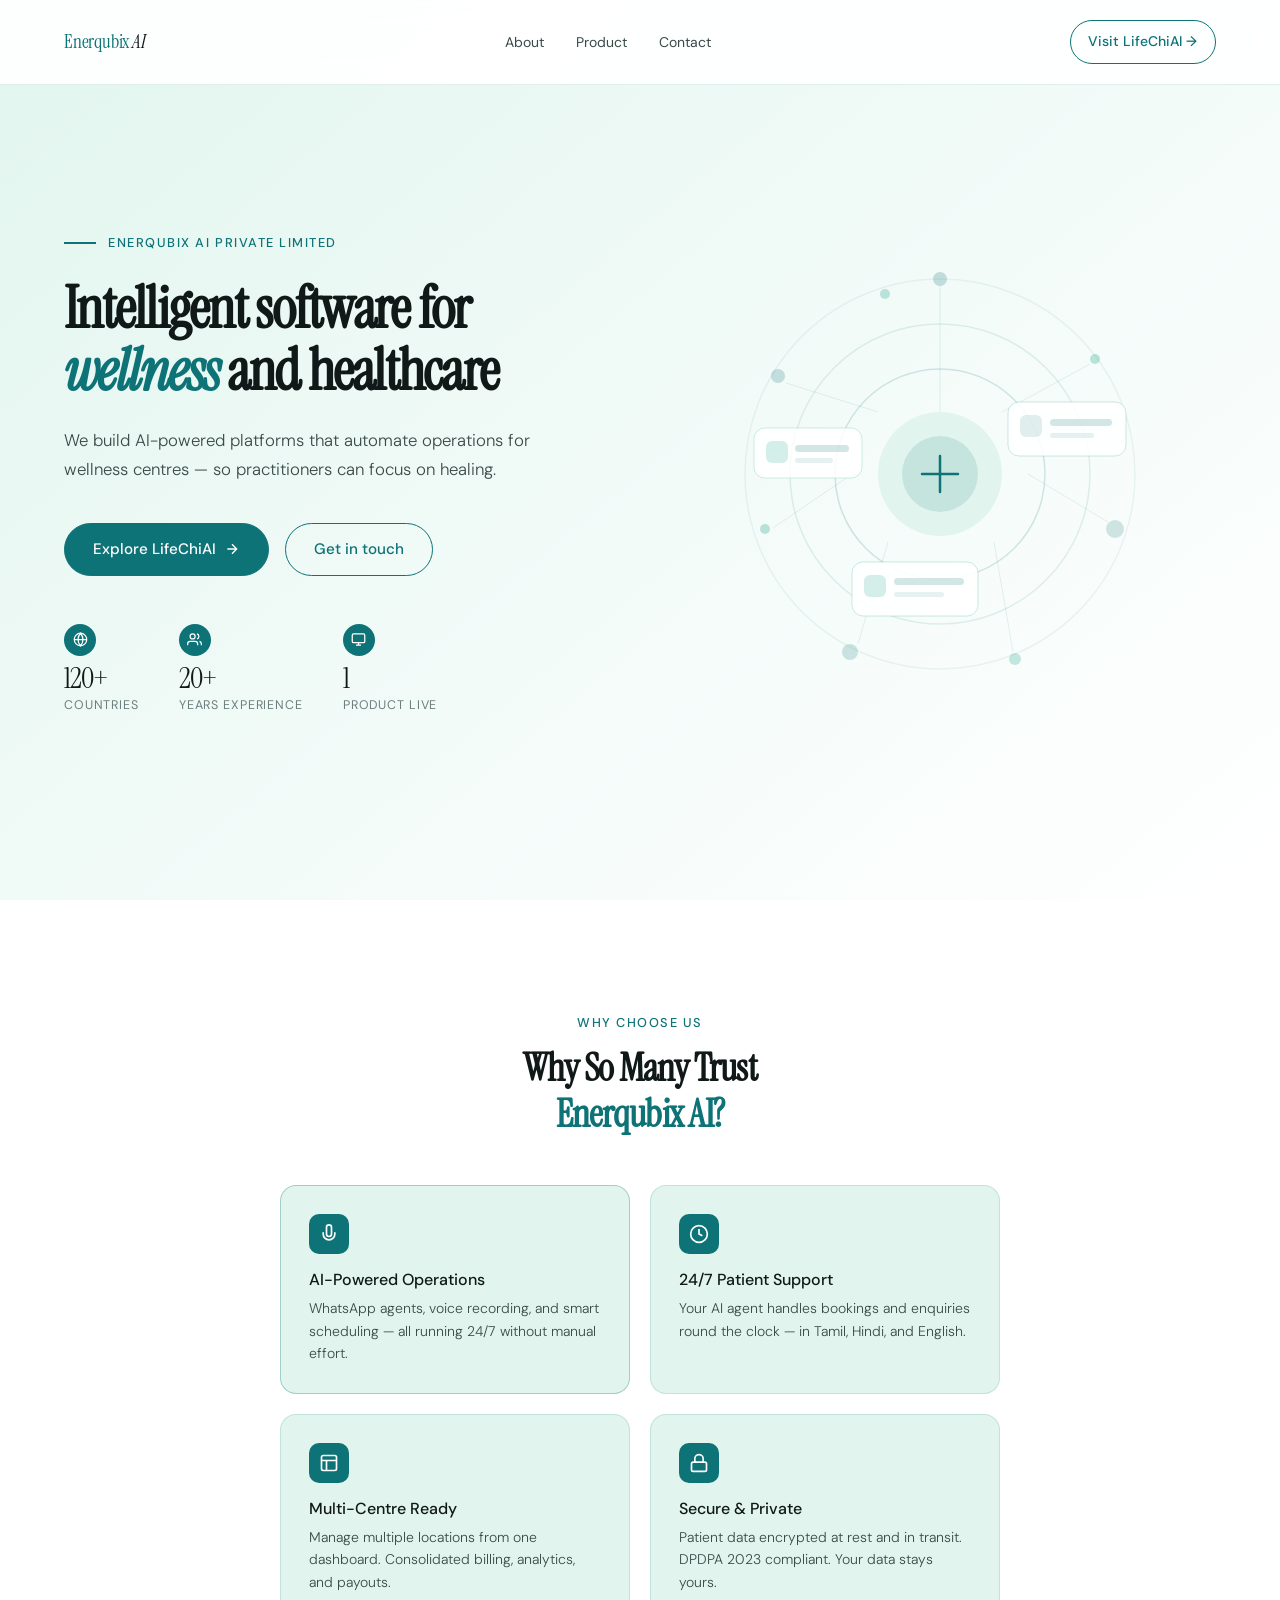
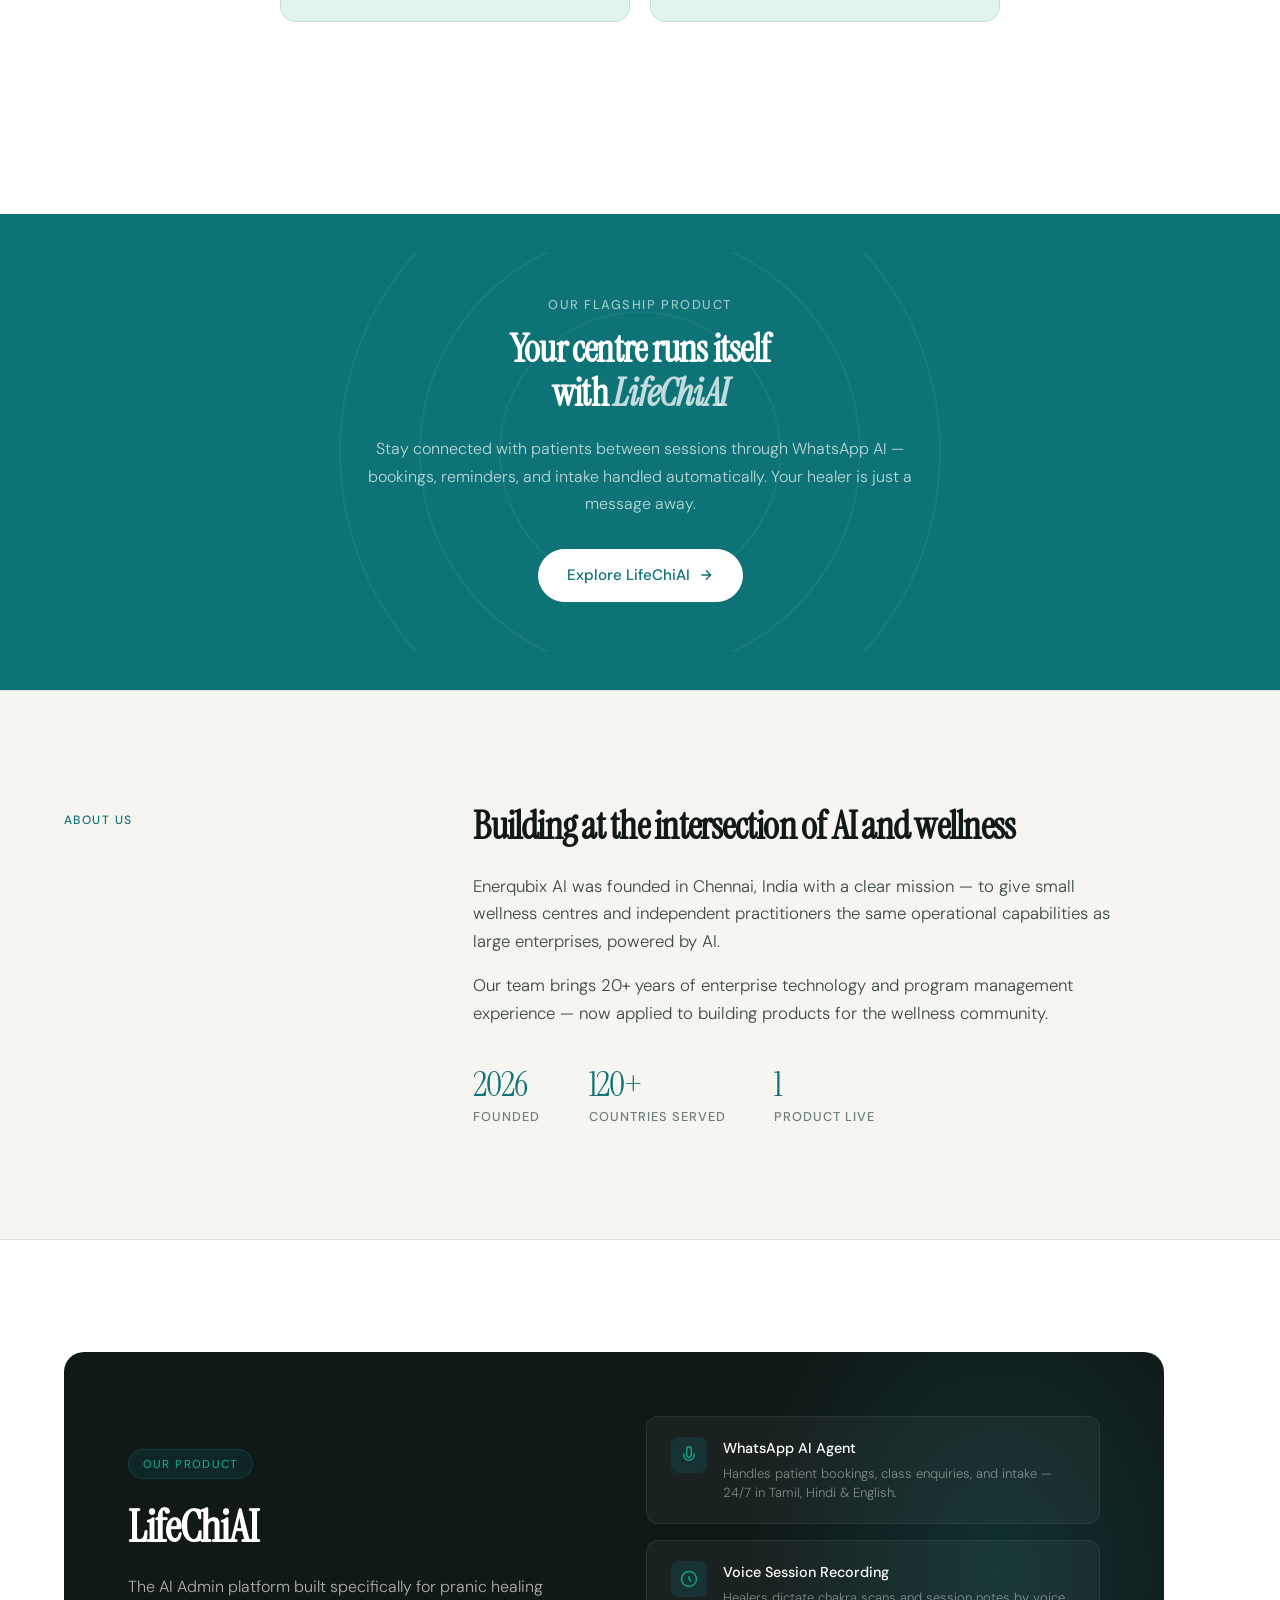
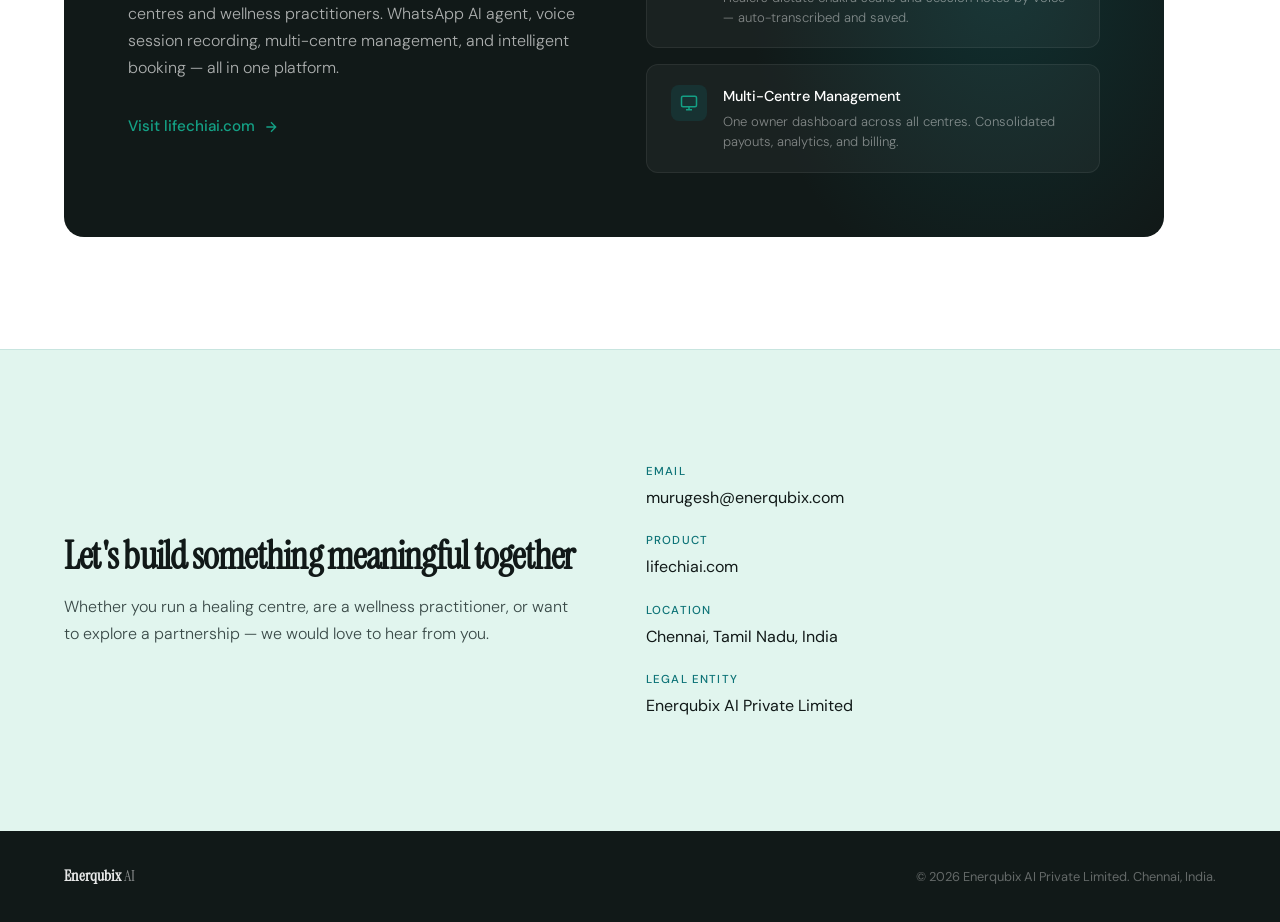
==== index.html @ 5344f383 "style: redesign with two-column hero, trust grid, and teal wave section - Two-column hero with gradi" ====
<!DOCTYPE html>
<html lang="en">
<head>
<meta charset="UTF-8">
<meta name="viewport" content="width=device-width, initial-scale=1.0">
<title>Enerqubix AI — Building Intelligent Software for Wellness</title>
<meta name="description" content="Enerqubix AI Private Limited — Building intelligent software for wellness and healthcare. Creator of LifeChiAI.">
<link rel="preconnect" href="https://fonts.googleapis.com">
<link href="https://fonts.googleapis.com/css2?family=Instrument+Serif:ital@0;1&family=DM+Sans:wght@300;400;500&display=swap" rel="stylesheet">
<style>
  *, *::before, *::after { box-sizing: border-box; margin: 0; padding: 0; }

  :root {
    --teal:       #0D7377;
    --teal-light: #14A085;
    --teal-pale:  #E1F5EE;
    --ink:        #111918;
    --ink-mid:    #3A4A48;
    --ink-light:  #6B7F7D;
    --cream:      #F7F5F0;
    --white:      #FFFFFF;
    --rule:       rgba(13,115,119,0.12);
  }

  html { scroll-behavior: smooth; }

  body {
    font-family: 'DM Sans', sans-serif;
    font-size: 16px;
    line-height: 1.65;
    color: var(--ink);
    background: var(--white);
    -webkit-font-smoothing: antialiased;
  }

  /* ── NAV ── */
  nav {
    position: fixed;
    top: 0; left: 0; right: 0;
    z-index: 100;
    display: flex;
    align-items: center;
    justify-content: space-between;
    padding: 1.25rem 5vw;
    background: rgba(255,255,255,0.92);
    backdrop-filter: blur(12px);
    border-bottom: 1px solid var(--rule);
  }

  .nav-logo {
    font-family: 'Instrument Serif', serif;
    font-size: 1.2rem;
    color: var(--teal);
    text-decoration: none;
    letter-spacing: -0.01em;
  }
  .nav-logo span { color: var(--ink); font-style: italic; }

  .nav-links {
    display: flex;
    align-items: center;
    gap: 2rem;
    list-style: none;
  }
  .nav-links a {
    font-size: 0.875rem;
    font-weight: 400;
    color: var(--ink-mid);
    text-decoration: none;
    transition: color 0.2s;
  }
  .nav-links a:hover { color: var(--teal); }

  .nav-cta {
    font-size: 0.875rem;
    font-weight: 500;
    color: var(--teal);
    text-decoration: none;
    border: 1.5px solid var(--teal);
    padding: 0.45rem 1.1rem;
    border-radius: 100px;
    transition: all 0.2s;
    min-height: 44px;
    display: inline-flex;
    align-items: center;
  }
  .nav-cta:hover { background: var(--teal); color: var(--white); }

  /* ── HERO ── */
  .hero {
    min-height: 100vh;
    display: grid;
    grid-template-columns: 1fr 1fr;
    align-items: center;
    gap: 3rem;
    padding: 8rem 5vw 5rem;
    background: linear-gradient(140deg, var(--teal-pale) 0%, #f0faf7 45%, var(--white) 100%);
    position: relative;
    overflow: hidden;
  }

  .hero-content {
    display: flex;
    flex-direction: column;
  }

  .hero-eyebrow {
    font-size: 0.8rem;
    font-weight: 500;
    letter-spacing: 0.12em;
    text-transform: uppercase;
    color: var(--teal);
    margin-bottom: 1.5rem;
    display: flex;
    align-items: center;
    gap: 0.75rem;
  }
  .hero-eyebrow::before {
    content: '';
    display: block;
    width: 2rem;
    height: 1.5px;
    background: var(--teal);
  }

  .hero h1 {
    font-family: 'Instrument Serif', serif;
    font-size: clamp(2.4rem, 4.5vw, 4.2rem);
    line-height: 1.08;
    letter-spacing: -0.03em;
    color: var(--ink);
    margin-bottom: 1.5rem;
  }
  .hero h1 em { font-style: italic; color: var(--teal); }

  .hero-sub {
    font-size: 1.05rem;
    font-weight: 300;
    color: var(--ink-mid);
    max-width: 44ch;
    margin-bottom: 2.5rem;
    line-height: 1.7;
  }

  .hero-actions {
    display: flex;
    gap: 1rem;
    flex-wrap: wrap;
    align-items: center;
    margin-bottom: 3rem;
  }

  .btn-primary {
    display: inline-flex;
    align-items: center;
    gap: 0.5rem;
    background: var(--teal);
    color: var(--white);
    font-size: 0.95rem;
    font-weight: 500;
    padding: 0.8rem 1.75rem;
    border-radius: 100px;
    text-decoration: none;
    transition: all 0.2s;
    border: 1.5px solid var(--teal);
    min-height: 44px;
  }
  .btn-primary:hover { background: #0a5e62; border-color: #0a5e62; transform: translateY(-1px); }

  .btn-outline {
    display: inline-flex;
    align-items: center;
    gap: 0.5rem;
    background: transparent;
    color: var(--teal);
    font-size: 0.95rem;
    font-weight: 500;
    padding: 0.8rem 1.75rem;
    border-radius: 100px;
    text-decoration: none;
    transition: all 0.2s;
    border: 1.5px solid var(--teal);
    min-height: 44px;
  }
  .btn-outline:hover { background: var(--teal); color: var(--white); }

  /* Hero stats */
  .hero-stats {
    display: flex;
    gap: 2.5rem;
    flex-wrap: wrap;
  }

  .hero-stat {
    display: flex;
    flex-direction: column;
    align-items: flex-start;
  }

  .hero-stat-icon {
    width: 32px;
    height: 32px;
    background: var(--teal);
    border-radius: 50%;
    display: flex;
    align-items: center;
    justify-content: center;
    margin-bottom: 0.5rem;
    color: white;
  }

  .hero-stat-num {
    font-family: 'Instrument Serif', serif;
    font-size: 1.8rem;
    color: var(--ink);
    line-height: 1;
    letter-spacing: -0.03em;
  }

  .hero-stat-label {
    font-size: 0.78rem;
    font-weight: 400;
    color: var(--ink-light);
    text-transform: uppercase;
    letter-spacing: 0.07em;
    margin-top: 0.15rem;
  }

  /* Hero visual */
  .hero-visual {
    display: flex;
    align-items: center;
    justify-content: center;
    position: relative;
  }
  .hero-visual svg { width: 100%; max-width: 460px; height: auto; }

  /* ── WHY SECTION ── */
  .why {
    padding: 7rem 5vw;
    background: var(--white);
  }

  .why-heading {
    text-align: center;
    margin-bottom: 3rem;
  }
  .why-heading .section-eyebrow {
    font-size: 0.8rem;
    font-weight: 500;
    letter-spacing: 0.12em;
    text-transform: uppercase;
    color: var(--teal);
    margin-bottom: 0.75rem;
    display: block;
  }
  .why-heading h2 {
    font-family: 'Instrument Serif', serif;
    font-size: clamp(1.8rem, 3vw, 2.8rem);
    letter-spacing: -0.02em;
    color: var(--ink);
    line-height: 1.2;
  }
  .why-heading h2 strong { color: var(--teal); font-weight: inherit; }

  .why-grid {
    display: grid;
    grid-template-columns: 1fr 1fr;
    gap: 1.25rem;
    max-width: 720px;
    margin: 0 auto;
  }

  .why-card {
    background: var(--teal-pale);
    border: 1.5px solid rgba(13,115,119,0.15);
    border-radius: 16px;
    padding: 1.75rem;
    transition: transform 0.2s, box-shadow 0.2s;
  }
  .why-card:hover {
    transform: translateY(-3px);
    box-shadow: 0 8px 24px rgba(13,115,119,0.12);
  }
  .why-card:first-child { border-color: rgba(13,115,119,0.3); }

  .why-card-icon {
    width: 40px;
    height: 40px;
    background: var(--teal);
    border-radius: 10px;
    display: flex;
    align-items: center;
    justify-content: center;
    color: white;
    margin-bottom: 1rem;
  }

  .why-card h3 {
    font-size: 1rem;
    font-weight: 500;
    color: var(--ink);
    margin-bottom: 0.4rem;
    line-height: 1.3;
  }
  .why-card p {
    font-size: 0.875rem;
    font-weight: 300;
    color: var(--ink-mid);
    line-height: 1.6;
  }

  /* ── WAVE / TEAL SECTION ── */
  .wave-section {
    background: var(--teal);
    position: relative;
    padding: 5rem 5vw 5.5rem;
    margin-top: 80px;
    text-align: center;
    overflow: hidden;
  }
  .wave-section::before {
    content: '';
    position: absolute;
    top: -79px;
    left: 0;
    right: 0;
    height: 80px;
    background: var(--teal);
    border-radius: 50% 50% 0 0 / 100% 100% 0 0;
  }

  .wave-section-inner {
    position: relative;
    z-index: 1;
    max-width: 580px;
    margin: 0 auto;
  }

  .wave-eyebrow {
    font-size: 0.8rem;
    font-weight: 500;
    letter-spacing: 0.12em;
    text-transform: uppercase;
    color: rgba(255,255,255,0.6);
    margin-bottom: 0.75rem;
  }

  .wave-section h2 {
    font-family: 'Instrument Serif', serif;
    font-size: clamp(1.8rem, 3vw, 2.8rem);
    letter-spacing: -0.02em;
    color: var(--white);
    margin-bottom: 1.25rem;
    line-height: 1.15;
  }
  .wave-section h2 em { font-style: italic; color: rgba(255,255,255,0.75); }

  .wave-desc {
    font-size: 1rem;
    font-weight: 300;
    color: rgba(255,255,255,0.72);
    margin-bottom: 2rem;
    line-height: 1.7;
  }

  .btn-white {
    display: inline-flex;
    align-items: center;
    gap: 0.5rem;
    background: var(--white);
    color: var(--teal);
    font-size: 0.95rem;
    font-weight: 500;
    padding: 0.8rem 1.75rem;
    border-radius: 100px;
    text-decoration: none;
    transition: all 0.2s;
    border: 1.5px solid var(--white);
    min-height: 44px;
  }
  .btn-white:hover { background: var(--teal-pale); border-color: var(--teal-pale); transform: translateY(-1px); }

  /* Wave bg decoration */
  .wave-bg-circles {
    position: absolute;
    top: 50%;
    left: 50%;
    transform: translate(-50%, -50%);
    pointer-events: none;
    opacity: 0.06;
    width: 700px;
    height: 400px;
  }

  /* ── ABOUT ── */
  .about {
    padding: 7rem 5vw;
    background: var(--cream);
    border-top: 1px solid var(--rule);
    border-bottom: 1px solid var(--rule);
  }

  .section-grid {
    display: grid;
    grid-template-columns: 1fr 2fr;
    gap: 4rem;
    align-items: start;
    max-width: 1100px;
  }

  .section-label {
    font-size: 0.75rem;
    font-weight: 500;
    letter-spacing: 0.12em;
    text-transform: uppercase;
    color: var(--teal);
    padding-top: 0.5rem;
  }

  .about-body h2 {
    font-family: 'Instrument Serif', serif;
    font-size: clamp(1.8rem, 3vw, 2.6rem);
    line-height: 1.2;
    letter-spacing: -0.02em;
    color: var(--ink);
    margin-bottom: 1.5rem;
  }
  .about-body p {
    font-size: 1.05rem;
    font-weight: 300;
    color: var(--ink-mid);
    margin-bottom: 1rem;
    max-width: 60ch;
  }

  .about-stats {
    display: flex;
    gap: 3rem;
    margin-top: 2.5rem;
    flex-wrap: wrap;
  }
  .stat-item { display: flex; flex-direction: column; gap: 0.2rem; }
  .stat-num {
    font-family: 'Instrument Serif', serif;
    font-size: 2.2rem;
    color: var(--teal);
    line-height: 1;
    letter-spacing: -0.03em;
  }
  .stat-label {
    font-size: 0.8rem;
    font-weight: 500;
    color: var(--ink-light);
    text-transform: uppercase;
    letter-spacing: 0.08em;
  }

  /* ── PRODUCT ── */
  .product {
    padding: 7rem 5vw;
    background: var(--white);
  }

  .product-card {
    max-width: 1100px;
    background: var(--ink);
    border-radius: 20px;
    padding: 4rem;
    display: grid;
    grid-template-columns: 1fr 1fr;
    gap: 4rem;
    align-items: center;
    position: relative;
    overflow: hidden;
  }
  .product-card::before {
    content: '';
    position: absolute;
    top: -30%;
    right: -10%;
    width: 50%;
    height: 150%;
    background: radial-gradient(ellipse, rgba(13,115,119,0.25) 0%, transparent 65%);
    pointer-events: none;
  }

  .product-tag {
    display: inline-block;
    font-size: 0.72rem;
    font-weight: 500;
    letter-spacing: 0.12em;
    text-transform: uppercase;
    color: var(--teal-light);
    background: rgba(13,115,119,0.15);
    border: 1px solid rgba(13,115,119,0.3);
    padding: 0.3rem 0.85rem;
    border-radius: 100px;
    margin-bottom: 1.5rem;
  }

  .product-card h2 {
    font-family: 'Instrument Serif', serif;
    font-size: clamp(2rem, 3.5vw, 3rem);
    line-height: 1.1;
    letter-spacing: -0.03em;
    color: var(--white);
    margin-bottom: 1.25rem;
  }
  .product-card p {
    font-size: 1rem;
    font-weight: 300;
    color: rgba(255,255,255,0.65);
    line-height: 1.7;
    margin-bottom: 2rem;
  }

  .product-link {
    display: inline-flex;
    align-items: center;
    gap: 0.5rem;
    color: var(--teal-light);
    font-size: 0.95rem;
    font-weight: 500;
    text-decoration: none;
    transition: gap 0.2s;
  }
  .product-link:hover { gap: 0.85rem; }

  .product-features {
    display: flex;
    flex-direction: column;
    gap: 1rem;
    position: relative;
    z-index: 1;
  }

  .feature-item {
    display: flex;
    align-items: flex-start;
    gap: 1rem;
    padding: 1.25rem 1.5rem;
    background: rgba(255,255,255,0.04);
    border: 1px solid rgba(255,255,255,0.07);
    border-radius: 12px;
  }
  .feature-icon {
    width: 36px;
    height: 36px;
    background: rgba(13,115,119,0.2);
    border-radius: 8px;
    display: flex;
    align-items: center;
    justify-content: center;
    flex-shrink: 0;
    color: var(--teal-light);
  }
  .feature-text h4 { font-size: 0.9rem; font-weight: 500; color: var(--white); margin-bottom: 0.2rem; }
  .feature-text p { font-size: 0.82rem; color: rgba(255,255,255,0.45); margin: 0; line-height: 1.5; }

  /* ── CONTACT ── */
  .contact {
    padding: 7rem 5vw;
    background: var(--teal-pale);
    border-top: 1px solid var(--rule);
  }
  .contact-inner {
    max-width: 1100px;
    display: grid;
    grid-template-columns: 1fr 1fr;
    gap: 4rem;
    align-items: center;
  }
  .contact h2 {
    font-family: 'Instrument Serif', serif;
    font-size: clamp(1.8rem, 3vw, 2.8rem);
    line-height: 1.15;
    letter-spacing: -0.02em;
    color: var(--ink);
    margin-bottom: 1rem;
  }
  .contact p { font-size: 1rem; font-weight: 300; color: var(--ink-mid); margin-bottom: 0; }
  .contact-details { display: flex; flex-direction: column; gap: 1.25rem; }
  .contact-item { display: flex; flex-direction: column; gap: 0.25rem; }
  .contact-item-label {
    font-size: 0.72rem;
    font-weight: 500;
    letter-spacing: 0.1em;
    text-transform: uppercase;
    color: var(--teal);
  }
  .contact-item-value { font-size: 1rem; color: var(--ink); text-decoration: none; font-weight: 400; transition: color 0.2s; }
  a.contact-item-value:hover { color: var(--teal); }

  /* ── FOOTER ── */
  footer {
    padding: 2rem 5vw;
    background: var(--ink);
    display: flex;
    align-items: center;
    justify-content: space-between;
    flex-wrap: wrap;
    gap: 1rem;
  }
  .footer-logo { font-family: 'Instrument Serif', serif; font-size: 1rem; color: rgba(255,255,255,0.5); text-decoration: none; }
  .footer-logo strong { color: rgba(255,255,255,0.9); }
  footer p { font-size: 0.8rem; color: rgba(255,255,255,0.35); }

  /* ── RESPONSIVE ── */
  @media (max-width: 768px) {
    .hero {
      grid-template-columns: 1fr;
      padding: 7rem 4vw 4rem;
      min-height: auto;
    }
    .hero-visual { display: none; }
    .nav-links { display: none; }
    .why-grid { grid-template-columns: 1fr; }

    .section-grid,
    .product-card,
    .contact-inner {
      grid-template-columns: 1fr;
      gap: 2rem;
    }

    .product-card { padding: 2.5rem 1.75rem; }
    .about-stats { gap: 2rem; }
    nav { padding: 1rem 4vw; }
    footer { flex-direction: column; text-align: center; }
  }

  /* ── ANIMATIONS ── */
  @keyframes fadeUp {
    from { opacity: 0; transform: translateY(24px); }
    to   { opacity: 1; transform: translateY(0); }
  }
  .hero-eyebrow  { animation: fadeUp 0.6s ease both; }
  .hero h1       { animation: fadeUp 0.7s 0.1s ease both; }
  .hero-sub      { animation: fadeUp 0.7s 0.2s ease both; }
  .hero-actions  { animation: fadeUp 0.7s 0.3s ease both; }
  .hero-stats    { animation: fadeUp 0.7s 0.4s ease both; }
</style>
</head>
<body>

<!-- NAV -->
<nav>
  <a href="/" class="nav-logo">Enerqubix <span>AI</span></a>
  <ul class="nav-links">
    <li><a href="#about">About</a></li>
    <li><a href="#product">Product</a></li>
    <li><a href="#contact">Contact</a></li>
  </ul>
  <a href="https://lifechiai.com" class="nav-cta" target="_blank">Visit LifeChiAI →</a>
</nav>

<!-- HERO -->
<section class="hero">
  <div class="hero-content">
    <div class="hero-eyebrow">Enerqubix AI Private Limited</div>
    <h1>Intelligent software for <em>wellness</em> and healthcare</h1>
    <p class="hero-sub">We build AI-powered platforms that automate operations for wellness centres — so practitioners can focus on healing.</p>
    <div class="hero-actions">
      <a href="https://lifechiai.com" class="btn-primary" target="_blank">
        Explore LifeChiAI
        <svg width="16" height="16" viewBox="0 0 24 24" fill="none" stroke="currentColor" stroke-width="2"><path d="M5 12h14M12 5l7 7-7 7"/></svg>
      </a>
      <a href="#contact" class="btn-outline">Get in touch</a>
    </div>
    <div class="hero-stats">
      <div class="hero-stat">
        <div class="hero-stat-icon">
          <svg width="15" height="15" viewBox="0 0 24 24" fill="none" stroke="currentColor" stroke-width="2"><circle cx="12" cy="12" r="10"/><path d="M2 12h20M12 2a15.3 15.3 0 0 1 4 10 15.3 15.3 0 0 1-4 10 15.3 15.3 0 0 1-4-10 15.3 15.3 0 0 1 4-10z"/></svg>
        </div>
        <span class="hero-stat-num">120+</span>
        <span class="hero-stat-label">Countries</span>
      </div>
      <div class="hero-stat">
        <div class="hero-stat-icon">
          <svg width="15" height="15" viewBox="0 0 24 24" fill="none" stroke="currentColor" stroke-width="2"><path d="M17 21v-2a4 4 0 0 0-4-4H5a4 4 0 0 0-4 4v2"/><circle cx="9" cy="7" r="4"/><path d="M23 21v-2a4 4 0 0 0-3-3.87M16 3.13a4 4 0 0 1 0 7.75"/></svg>
        </div>
        <span class="hero-stat-num">20+</span>
        <span class="hero-stat-label">Years Experience</span>
      </div>
      <div class="hero-stat">
        <div class="hero-stat-icon">
          <svg width="15" height="15" viewBox="0 0 24 24" fill="none" stroke="currentColor" stroke-width="2"><rect x="2" y="3" width="20" height="14" rx="2"/><path d="M8 21h8M12 17v4"/></svg>
        </div>
        <span class="hero-stat-num">1</span>
        <span class="hero-stat-label">Product Live</span>
      </div>
    </div>
  </div>
  <div class="hero-visual" aria-hidden="true">
    <svg viewBox="0 0 460 460" fill="none" xmlns="http://www.w3.org/2000/svg">
      <!-- Outer orbital rings -->
      <circle cx="230" cy="230" r="195" stroke="#0D7377" stroke-opacity="0.07" stroke-width="1.5"/>
      <circle cx="230" cy="230" r="150" stroke="#0D7377" stroke-opacity="0.11" stroke-width="1.5"/>
      <circle cx="230" cy="230" r="105" stroke="#0D7377" stroke-opacity="0.17" stroke-width="1.5"/>
      <!-- Center glow -->
      <circle cx="230" cy="230" r="62" fill="#E1F5EE"/>
      <circle cx="230" cy="230" r="38" fill="#0D7377" fill-opacity="0.13"/>
      <!-- Center cross / energy symbol -->
      <path d="M230 212 L230 248 M212 230 L248 230" stroke="#0D7377" stroke-width="2.5" stroke-linecap="round"/>
      <!-- Orbital dots -->
      <circle cx="230" cy="35"  r="7"  fill="#0D7377" opacity="0.22"/>
      <circle cx="385" cy="115" r="5"  fill="#14A085" opacity="0.28"/>
      <circle cx="405" cy="285" r="9"  fill="#0D7377" opacity="0.18"/>
      <circle cx="305" cy="415" r="6"  fill="#14A085" opacity="0.24"/>
      <circle cx="140" cy="408" r="8"  fill="#0D7377" opacity="0.19"/>
      <circle cx="55"  cy="285" r="5"  fill="#14A085" opacity="0.28"/>
      <circle cx="68"  cy="132" r="7"  fill="#0D7377" opacity="0.21"/>
      <circle cx="175" cy="50"  r="5"  fill="#14A085" opacity="0.26"/>
      <!-- Spoke lines -->
      <line x1="230" y1="168" x2="230" y2="42"  stroke="#0D7377" stroke-opacity="0.1" stroke-width="1"/>
      <line x1="292" y1="168" x2="380" y2="120" stroke="#0D7377" stroke-opacity="0.1" stroke-width="1"/>
      <line x1="318" y1="230" x2="398" y2="278" stroke="#0D7377" stroke-opacity="0.1" stroke-width="1"/>
      <line x1="284" y1="298" x2="303" y2="408" stroke="#0D7377" stroke-opacity="0.1" stroke-width="1"/>
      <line x1="178" y1="298" x2="148" y2="400" stroke="#0D7377" stroke-opacity="0.1" stroke-width="1"/>
      <line x1="142" y1="230" x2="63"  y2="284" stroke="#0D7377" stroke-opacity="0.1" stroke-width="1"/>
      <line x1="168" y1="168" x2="76"  y2="139" stroke="#0D7377" stroke-opacity="0.1" stroke-width="1"/>
      <!-- Floating mini-cards -->
      <rect x="298" y="158" width="118" height="54" rx="11" fill="white" fill-opacity="0.88"/>
      <rect x="298" y="158" width="118" height="54" rx="11" stroke="#0D7377" stroke-opacity="0.18" stroke-width="1"/>
      <rect x="310" y="171" width="22" height="22" rx="6" fill="#0D7377" fill-opacity="0.12"/>
      <rect x="340" y="175" width="62" height="7"  rx="3.5" fill="#0D7377" fill-opacity="0.18"/>
      <rect x="340" y="189" width="44" height="5"  rx="2.5" fill="#0D7377" fill-opacity="0.1"/>
      <rect x="44"  cy="184" x="44" y="184" width="108" height="50" rx="11" fill="white" fill-opacity="0.86"/>
      <rect x="44"  y="184" width="108" height="50" rx="11" stroke="#14A085" stroke-opacity="0.2" stroke-width="1"/>
      <rect x="56"  y="197" width="22" height="22" rx="6" fill="#14A085" fill-opacity="0.18"/>
      <rect x="85"  y="201" width="54" height="7"  rx="3.5" fill="#0D7377" fill-opacity="0.18"/>
      <rect x="85"  y="214" width="38" height="5"  rx="2.5" fill="#0D7377" fill-opacity="0.1"/>
      <rect x="142" y="318" width="126" height="54" rx="11" fill="white" fill-opacity="0.9"/>
      <rect x="142" y="318" width="126" height="54" rx="11" stroke="#14A085" stroke-opacity="0.22" stroke-width="1"/>
      <rect x="154" y="331" width="22" height="22" rx="6" fill="#14A085" fill-opacity="0.18"/>
      <rect x="184" y="334" width="70" height="7"  rx="3.5" fill="#0D7377" fill-opacity="0.18"/>
      <rect x="184" y="348" width="50" height="5"  rx="2.5" fill="#0D7377" fill-opacity="0.1"/>
    </svg>
  </div>
</section>

<!-- WHY ENERQUBIX AI -->
<section class="why" id="why">
  <div class="why-heading">
    <span class="section-eyebrow">Why choose us</span>
    <h2>Why So Many Trust<br><strong>Enerqubix AI?</strong></h2>
  </div>
  <div class="why-grid">
    <div class="why-card">
      <div class="why-card-icon">
        <svg width="20" height="20" viewBox="0 0 24 24" fill="none" stroke="currentColor" stroke-width="2"><path d="M12 1a3 3 0 0 0-3 3v8a3 3 0 0 0 6 0V4a3 3 0 0 0-3-3z"/><path d="M19 10v2a7 7 0 0 1-14 0v-2"/></svg>
      </div>
      <h3>AI-Powered Operations</h3>
      <p>WhatsApp agents, voice recording, and smart scheduling — all running 24/7 without manual effort.</p>
    </div>
    <div class="why-card">
      <div class="why-card-icon">
        <svg width="20" height="20" viewBox="0 0 24 24" fill="none" stroke="currentColor" stroke-width="2"><circle cx="12" cy="12" r="10"/><path d="M12 6v6l4 2"/></svg>
      </div>
      <h3>24/7 Patient Support</h3>
      <p>Your AI agent handles bookings and enquiries round the clock — in Tamil, Hindi, and English.</p>
    </div>
    <div class="why-card">
      <div class="why-card-icon">
        <svg width="20" height="20" viewBox="0 0 24 24" fill="none" stroke="currentColor" stroke-width="2"><rect x="3" y="3" width="18" height="18" rx="2"/><path d="M3 9h18M9 21V9"/></svg>
      </div>
      <h3>Multi-Centre Ready</h3>
      <p>Manage multiple locations from one dashboard. Consolidated billing, analytics, and payouts.</p>
    </div>
    <div class="why-card">
      <div class="why-card-icon">
        <svg width="20" height="20" viewBox="0 0 24 24" fill="none" stroke="currentColor" stroke-width="2"><rect x="3" y="11" width="18" height="11" rx="2"/><path d="M7 11V7a5 5 0 0 1 10 0v4"/></svg>
      </div>
      <h3>Secure &amp; Private</h3>
      <p>Patient data encrypted at rest and in transit. DPDPA 2023 compliant. Your data stays yours.</p>
    </div>
  </div>
</section>

<!-- TEAL WAVE SECTION -->
<div class="wave-section">
  <svg class="wave-bg-circles" viewBox="0 0 700 400" fill="none" aria-hidden="true">
    <circle cx="350" cy="200" r="300" stroke="white" stroke-width="1.5"/>
    <circle cx="350" cy="200" r="220" stroke="white" stroke-width="1.5"/>
    <circle cx="350" cy="200" r="140" stroke="white" stroke-width="1.5"/>
  </svg>
  <div class="wave-section-inner">
    <p class="wave-eyebrow">Our flagship product</p>
    <h2>Your centre runs itself<br>with <em>LifeChiAI</em></h2>
    <p class="wave-desc">Stay connected with patients between sessions through WhatsApp AI — bookings, reminders, and intake handled automatically. Your healer is just a message away.</p>
    <a href="https://lifechiai.com" class="btn-white" target="_blank">
      Explore LifeChiAI
      <svg width="16" height="16" viewBox="0 0 24 24" fill="none" stroke="currentColor" stroke-width="2"><path d="M5 12h14M12 5l7 7-7 7"/></svg>
    </a>
  </div>
</div>

<!-- ABOUT -->
<section class="about" id="about">
  <div class="section-grid">
    <div class="section-label">About us</div>
    <div class="about-body">
      <h2>Building at the intersection of AI and wellness</h2>
      <p>Enerqubix AI was founded in Chennai, India with a clear mission — to give small wellness centres and independent practitioners the same operational capabilities as large enterprises, powered by AI.</p>
      <p>Our team brings 20+ years of enterprise technology and program management experience — now applied to building products for the wellness community.</p>
      <div class="about-stats">
        <div class="stat-item">
          <span class="stat-num">2026</span>
          <span class="stat-label">Founded</span>
        </div>
        <div class="stat-item">
          <span class="stat-num">120+</span>
          <span class="stat-label">Countries served</span>
        </div>
        <div class="stat-item">
          <span class="stat-num">1</span>
          <span class="stat-label">Product live</span>
        </div>
      </div>
    </div>
  </div>
</section>

<!-- PRODUCT -->
<section class="product" id="product">
  <div class="product-card">
    <div style="position:relative;z-index:1;">
      <div class="product-tag">Our product</div>
      <h2>LifeChiAI</h2>
      <p>The AI Admin platform built specifically for pranic healing centres and wellness practitioners. WhatsApp AI agent, voice session recording, multi-centre management, and intelligent booking — all in one platform.</p>
      <a href="https://lifechiai.com" class="product-link" target="_blank">
        Visit lifechiai.com
        <svg width="16" height="16" viewBox="0 0 24 24" fill="none" stroke="currentColor" stroke-width="2"><path d="M5 12h14M12 5l7 7-7 7"/></svg>
      </a>
    </div>
    <div class="product-features">
      <div class="feature-item">
        <div class="feature-icon">
          <svg width="18" height="18" viewBox="0 0 24 24" fill="none" stroke="currentColor" stroke-width="2"><path d="M12 1a3 3 0 0 0-3 3v8a3 3 0 0 0 6 0V4a3 3 0 0 0-3-3z"/><path d="M19 10v2a7 7 0 0 1-14 0v-2"/></svg>
        </div>
        <div class="feature-text">
          <h4>WhatsApp AI Agent</h4>
          <p>Handles patient bookings, class enquiries, and intake — 24/7 in Tamil, Hindi &amp; English.</p>
        </div>
      </div>
      <div class="feature-item">
        <div class="feature-icon">
          <svg width="18" height="18" viewBox="0 0 24 24" fill="none" stroke="currentColor" stroke-width="2"><circle cx="12" cy="12" r="10"/><path d="M12 8v4l3 3"/></svg>
        </div>
        <div class="feature-text">
          <h4>Voice Session Recording</h4>
          <p>Healers dictate chakra scans and session notes by voice — auto-transcribed and saved.</p>
        </div>
      </div>
      <div class="feature-item">
        <div class="feature-icon">
          <svg width="18" height="18" viewBox="0 0 24 24" fill="none" stroke="currentColor" stroke-width="2"><rect x="2" y="3" width="20" height="14" rx="2"/><path d="M8 21h8M12 17v4"/></svg>
        </div>
        <div class="feature-text">
          <h4>Multi-Centre Management</h4>
          <p>One owner dashboard across all centres. Consolidated payouts, analytics, and billing.</p>
        </div>
      </div>
    </div>
  </div>
</section>

<!-- CONTACT -->
<section class="contact" id="contact">
  <div class="contact-inner">
    <div>
      <h2>Let's build something meaningful together</h2>
      <p>Whether you run a healing centre, are a wellness practitioner, or want to explore a partnership — we would love to hear from you.</p>
    </div>
    <div class="contact-details">
      <div class="contact-item">
        <span class="contact-item-label">Email</span>
        <a href="mailto:murugesh@enerqubix.com" class="contact-item-value">murugesh@enerqubix.com</a>
      </div>
      <div class="contact-item">
        <span class="contact-item-label">Product</span>
        <a href="https://lifechiai.com" class="contact-item-value" target="_blank">lifechiai.com</a>
      </div>
      <div class="contact-item">
        <span class="contact-item-label">Location</span>
        <span class="contact-item-value">Chennai, Tamil Nadu, India</span>
      </div>
      <div class="contact-item">
        <span class="contact-item-label">Legal entity</span>
        <span class="contact-item-value">Enerqubix AI Private Limited</span>
      </div>
    </div>
  </div>
</section>

<!-- FOOTER -->
<footer>
  <a href="/" class="footer-logo"><strong>Enerqubix</strong> AI</a>
  <p>© 2026 Enerqubix AI Private Limited. Chennai, India.</p>
</footer>

</body>
</html>
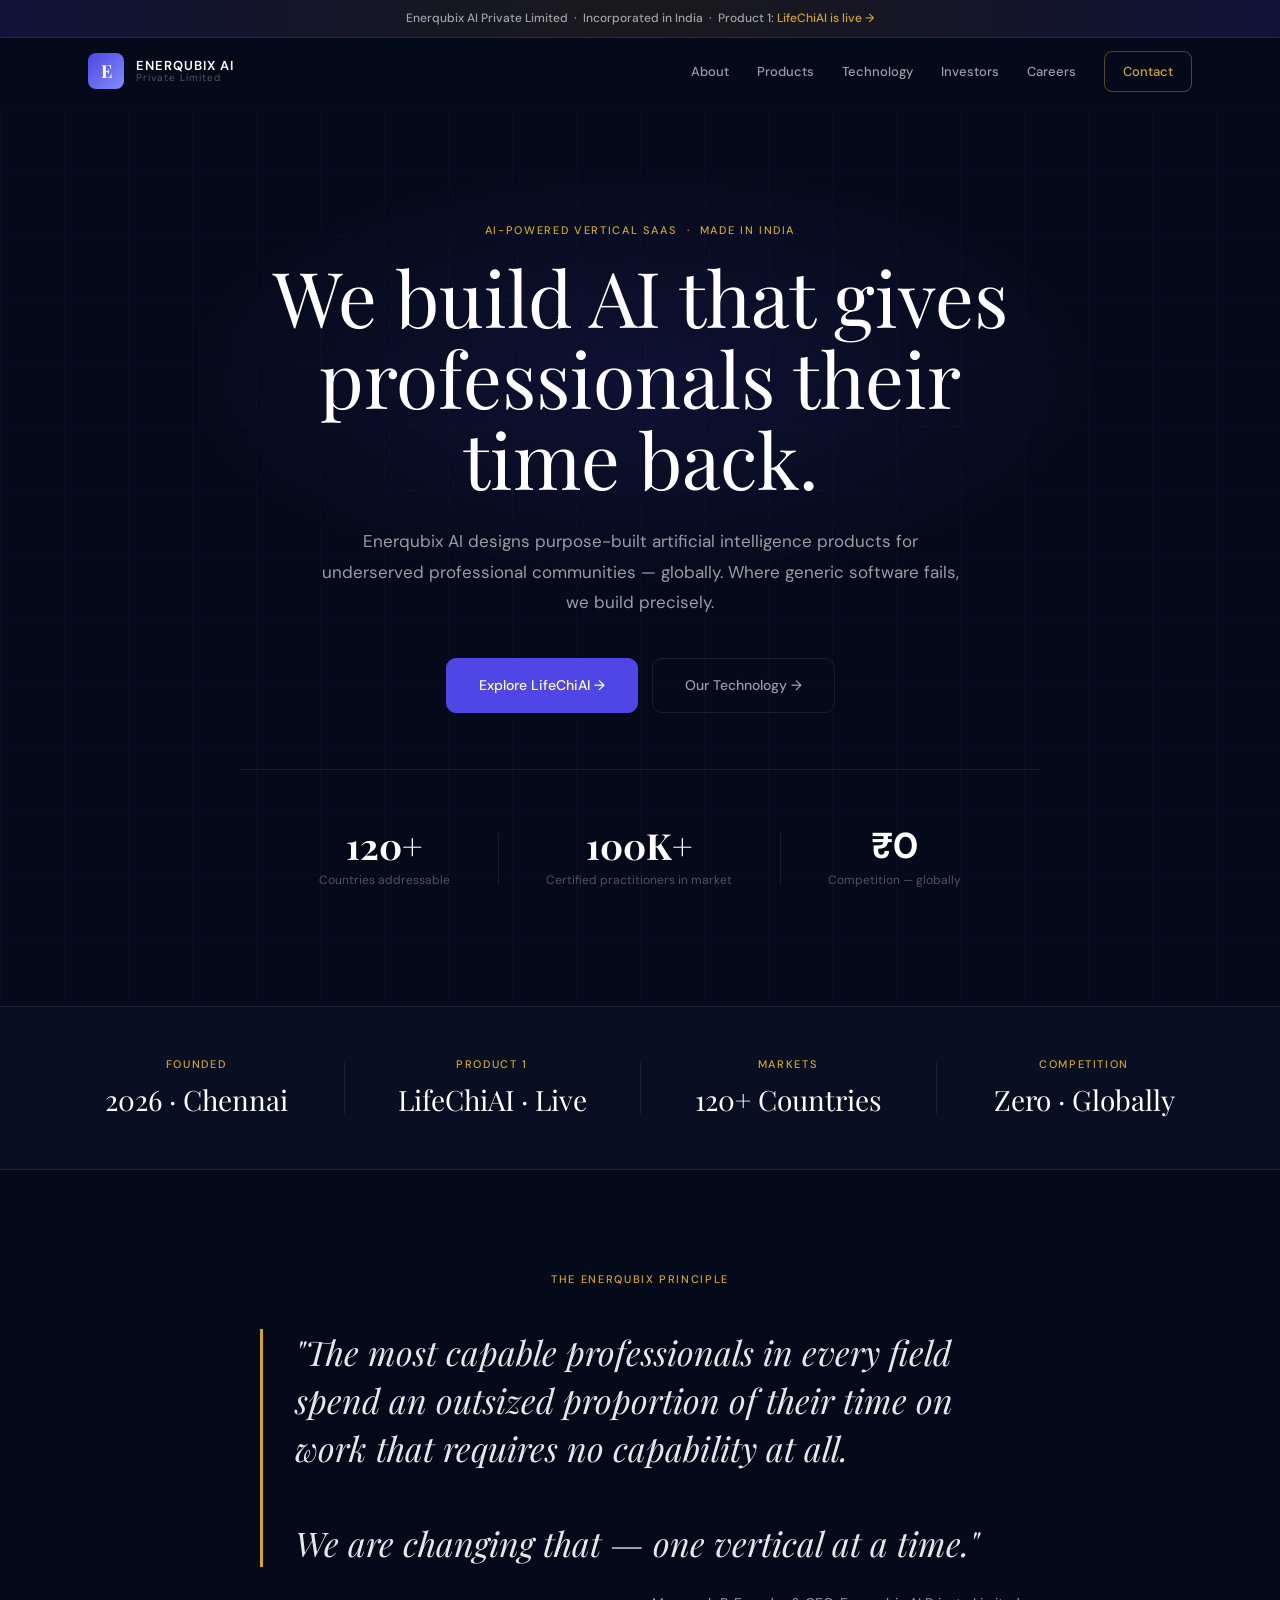
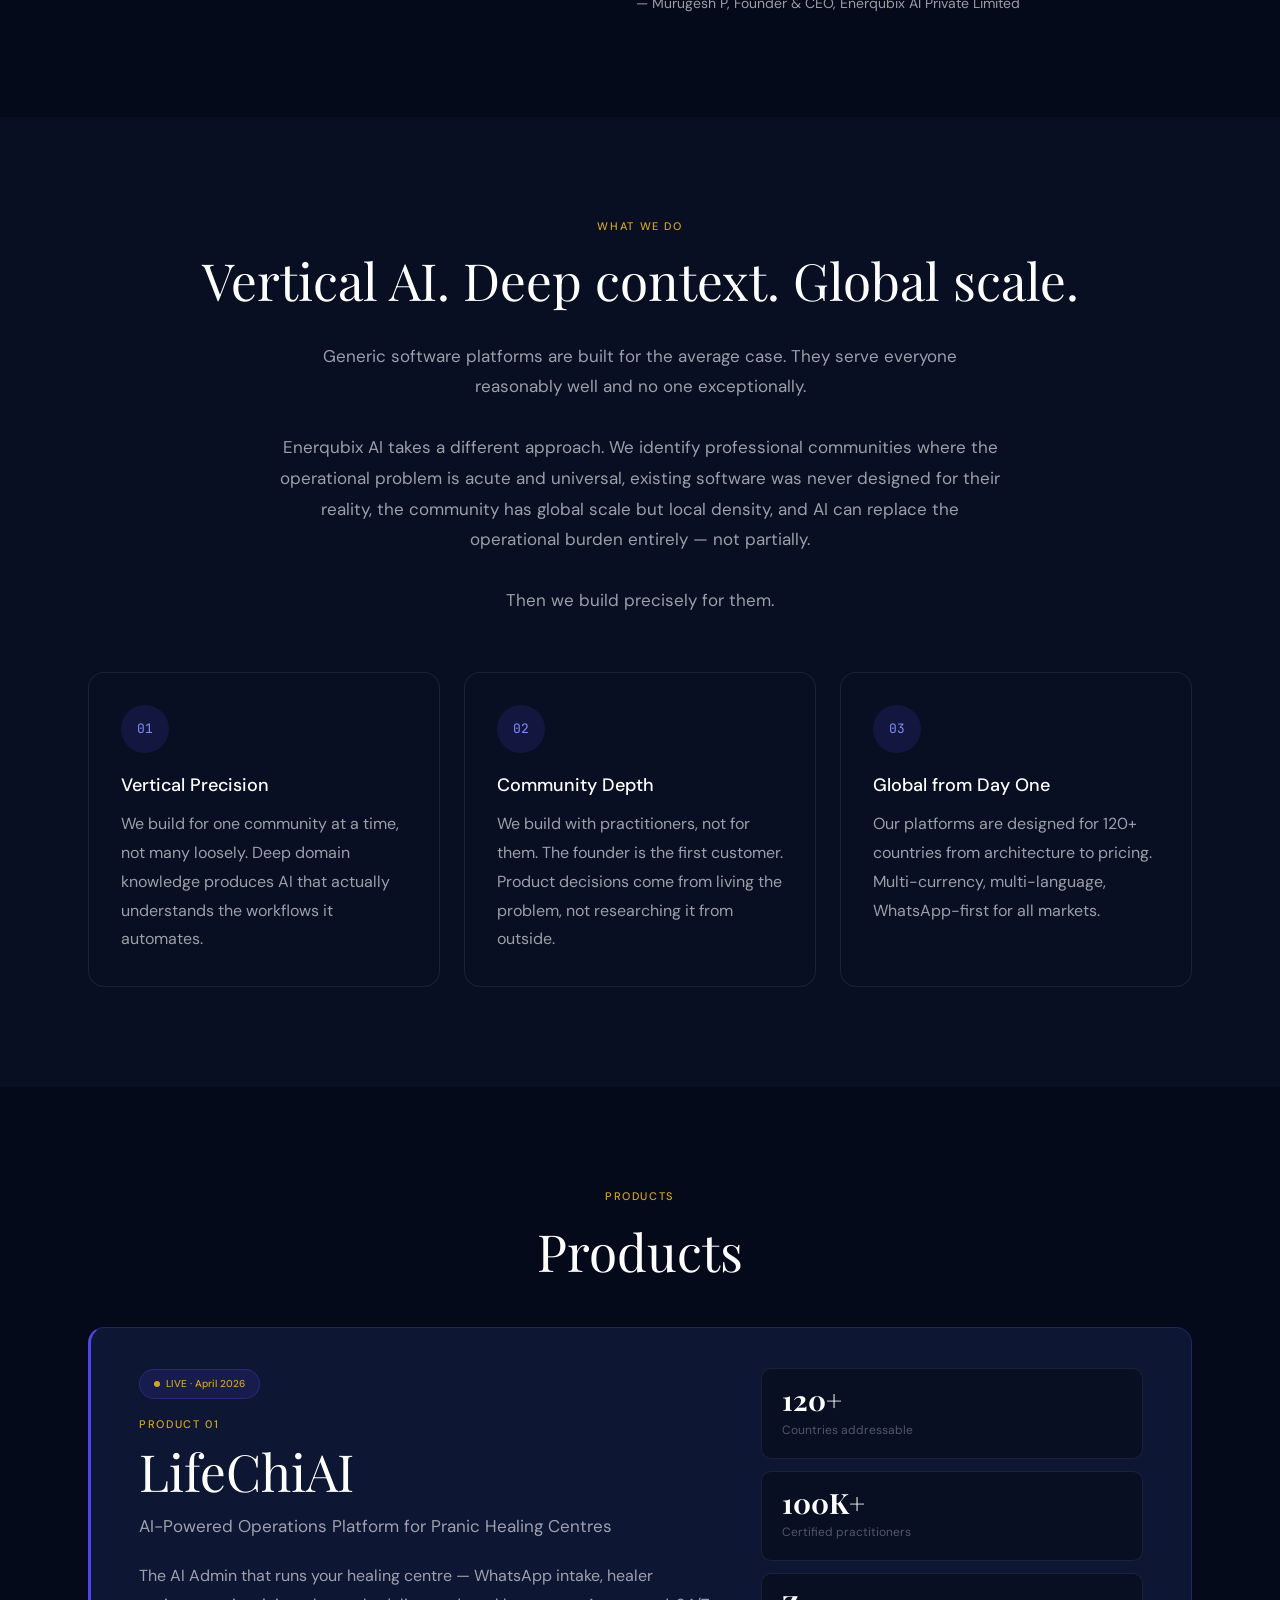
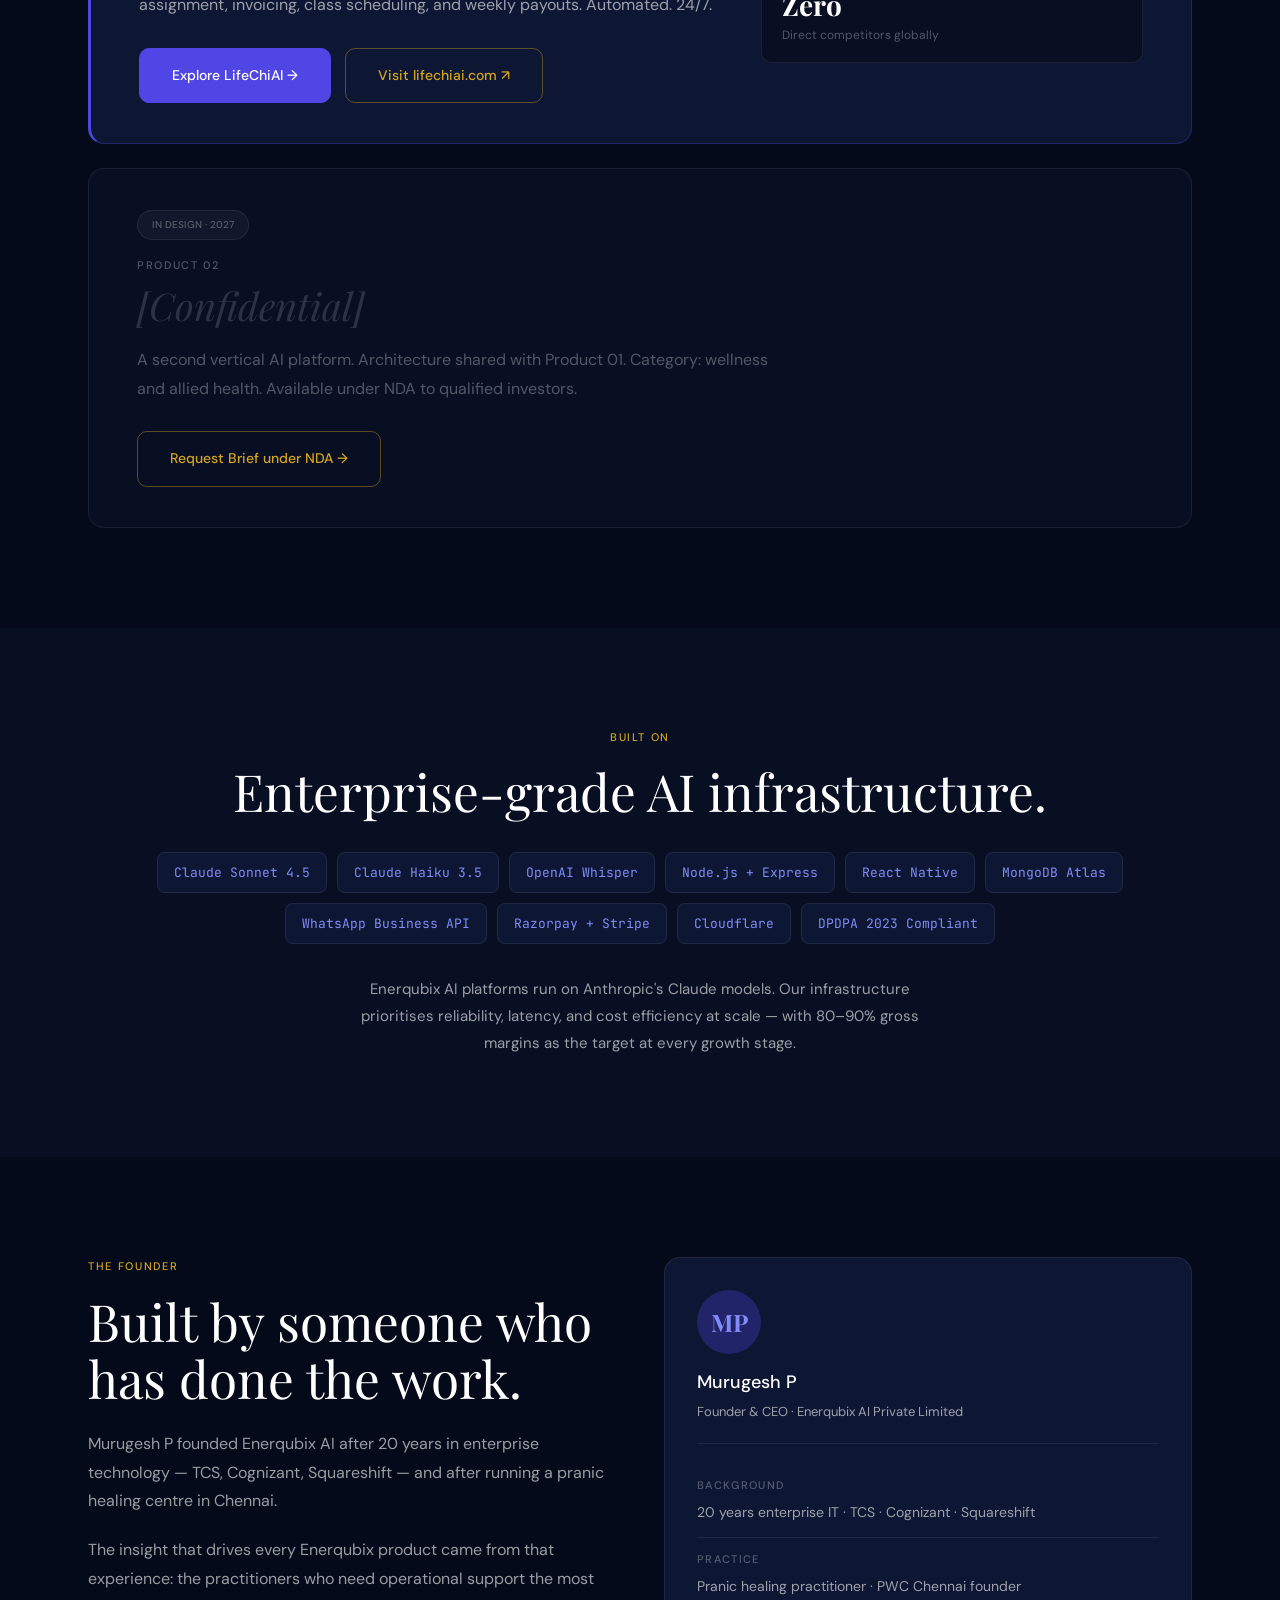
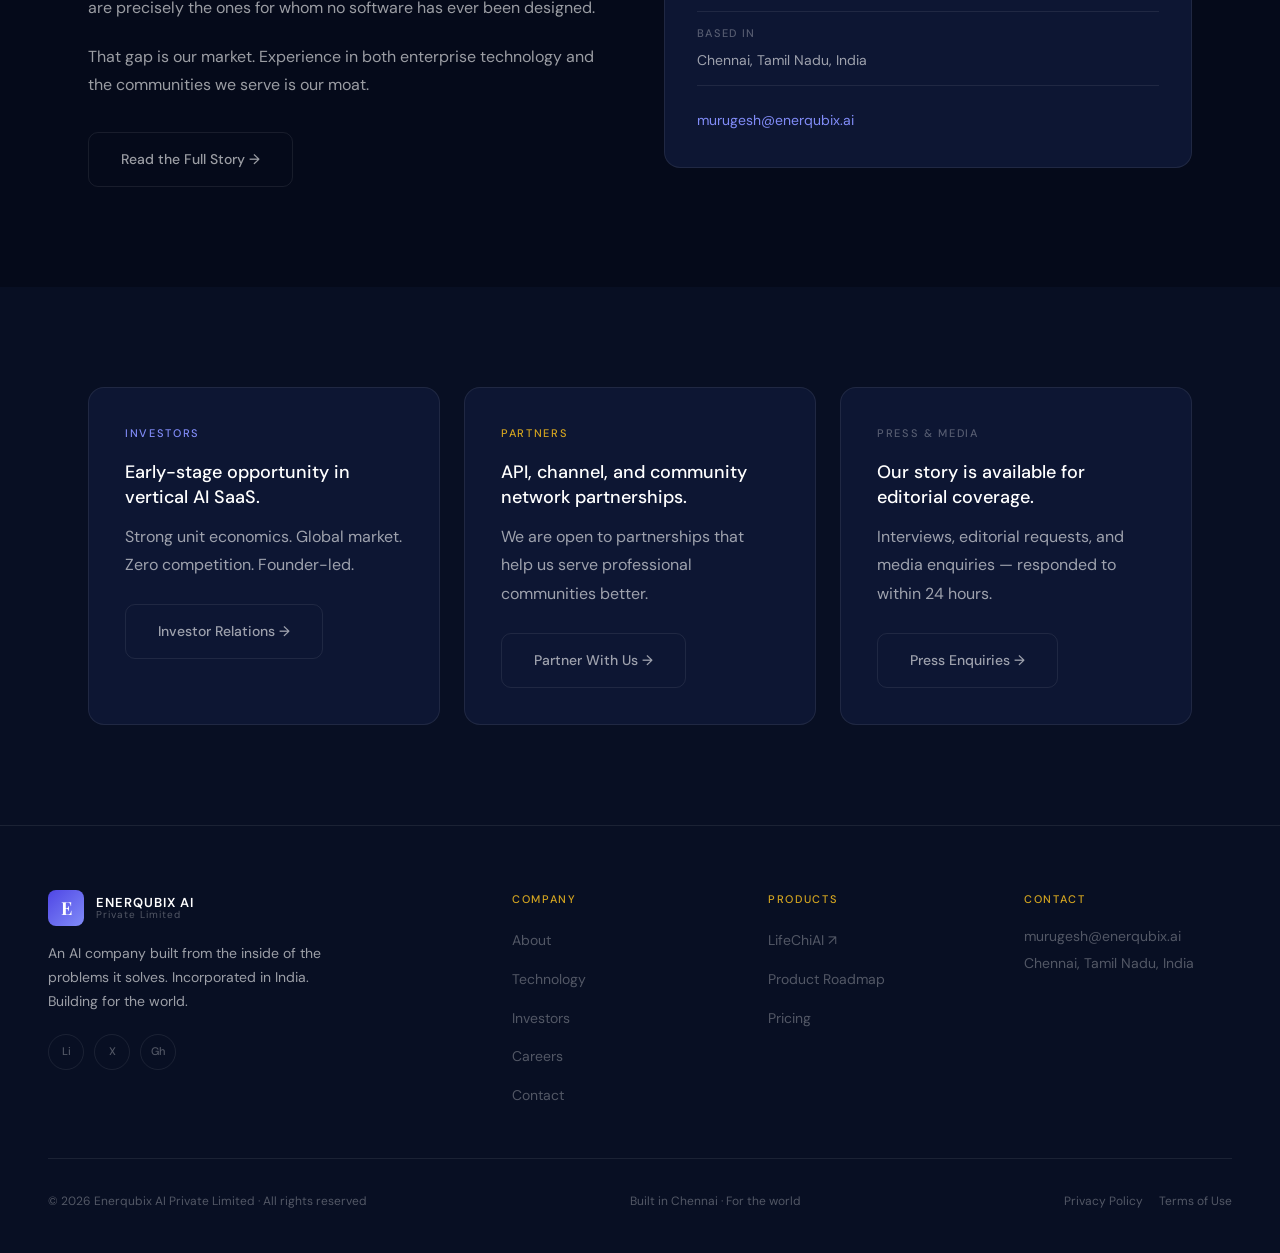
==== commit 7187c51a: "feat: 7-page corporate website with dark design system Complete Enerqubix AI corporate site — dark m" ====
--- a/index.html
+++ b/index.html
@@ -1,904 +1,557 @@
 <!DOCTYPE html>
 <html lang="en">
 <head>
-<meta charset="UTF-8">
-<meta name="viewport" content="width=device-width, initial-scale=1.0">
-<title>Enerqubix AI — Building Intelligent Software for Wellness</title>
-<meta name="description" content="Enerqubix AI Private Limited — Building intelligent software for wellness and healthcare. Creator of LifeChiAI.">
-<link rel="preconnect" href="https://fonts.googleapis.com">
-<link href="https://fonts.googleapis.com/css2?family=Instrument+Serif:ital@0;1&family=DM+Sans:wght@300;400;500&display=swap" rel="stylesheet">
-<style>
-  *, *::before, *::after { box-sizing: border-box; margin: 0; padding: 0; }
-
-  :root {
-    --teal:       #0D7377;
-    --teal-light: #14A085;
-    --teal-pale:  #E1F5EE;
-    --ink:        #111918;
-    --ink-mid:    #3A4A48;
-    --ink-light:  #6B7F7D;
-    --cream:      #F7F5F0;
-    --white:      #FFFFFF;
-    --rule:       rgba(13,115,119,0.12);
-  }
-
-  html { scroll-behavior: smooth; }
-
-  body {
-    font-family: 'DM Sans', sans-serif;
-    font-size: 16px;
-    line-height: 1.65;
-    color: var(--ink);
-    background: var(--white);
-    -webkit-font-smoothing: antialiased;
-  }
-
-  /* ── NAV ── */
-  nav {
-    position: fixed;
-    top: 0; left: 0; right: 0;
-    z-index: 100;
-    display: flex;
-    align-items: center;
-    justify-content: space-between;
-    padding: 1.25rem 5vw;
-    background: rgba(255,255,255,0.92);
-    backdrop-filter: blur(12px);
-    border-bottom: 1px solid var(--rule);
-  }
-
-  .nav-logo {
-    font-family: 'Instrument Serif', serif;
-    font-size: 1.2rem;
-    color: var(--teal);
-    text-decoration: none;
-    letter-spacing: -0.01em;
-  }
-  .nav-logo span { color: var(--ink); font-style: italic; }
-
-  .nav-links {
-    display: flex;
-    align-items: center;
-    gap: 2rem;
-    list-style: none;
-  }
-  .nav-links a {
-    font-size: 0.875rem;
-    font-weight: 400;
-    color: var(--ink-mid);
-    text-decoration: none;
-    transition: color 0.2s;
-  }
-  .nav-links a:hover { color: var(--teal); }
-
-  .nav-cta {
-    font-size: 0.875rem;
-    font-weight: 500;
-    color: var(--teal);
-    text-decoration: none;
-    border: 1.5px solid var(--teal);
-    padding: 0.45rem 1.1rem;
-    border-radius: 100px;
-    transition: all 0.2s;
-    min-height: 44px;
-    display: inline-flex;
-    align-items: center;
-  }
-  .nav-cta:hover { background: var(--teal); color: var(--white); }
-
-  /* ── HERO ── */
-  .hero {
-    min-height: 100vh;
-    display: grid;
-    grid-template-columns: 1fr 1fr;
-    align-items: center;
-    gap: 3rem;
-    padding: 8rem 5vw 5rem;
-    background: linear-gradient(140deg, var(--teal-pale) 0%, #f0faf7 45%, var(--white) 100%);
-    position: relative;
-    overflow: hidden;
-  }
-
-  .hero-content {
-    display: flex;
-    flex-direction: column;
-  }
-
-  .hero-eyebrow {
-    font-size: 0.8rem;
-    font-weight: 500;
-    letter-spacing: 0.12em;
-    text-transform: uppercase;
-    color: var(--teal);
-    margin-bottom: 1.5rem;
-    display: flex;
-    align-items: center;
-    gap: 0.75rem;
-  }
-  .hero-eyebrow::before {
-    content: '';
-    display: block;
-    width: 2rem;
-    height: 1.5px;
-    background: var(--teal);
-  }
-
-  .hero h1 {
-    font-family: 'Instrument Serif', serif;
-    font-size: clamp(2.4rem, 4.5vw, 4.2rem);
-    line-height: 1.08;
-    letter-spacing: -0.03em;
-    color: var(--ink);
-    margin-bottom: 1.5rem;
-  }
-  .hero h1 em { font-style: italic; color: var(--teal); }
-
-  .hero-sub {
-    font-size: 1.05rem;
-    font-weight: 300;
-    color: var(--ink-mid);
-    max-width: 44ch;
-    margin-bottom: 2.5rem;
-    line-height: 1.7;
-  }
-
-  .hero-actions {
-    display: flex;
-    gap: 1rem;
-    flex-wrap: wrap;
-    align-items: center;
-    margin-bottom: 3rem;
-  }
-
-  .btn-primary {
-    display: inline-flex;
-    align-items: center;
-    gap: 0.5rem;
-    background: var(--teal);
-    color: var(--white);
-    font-size: 0.95rem;
-    font-weight: 500;
-    padding: 0.8rem 1.75rem;
-    border-radius: 100px;
-    text-decoration: none;
-    transition: all 0.2s;
-    border: 1.5px solid var(--teal);
-    min-height: 44px;
-  }
-  .btn-primary:hover { background: #0a5e62; border-color: #0a5e62; transform: translateY(-1px); }
-
-  .btn-outline {
-    display: inline-flex;
-    align-items: center;
-    gap: 0.5rem;
-    background: transparent;
-    color: var(--teal);
-    font-size: 0.95rem;
-    font-weight: 500;
-    padding: 0.8rem 1.75rem;
-    border-radius: 100px;
-    text-decoration: none;
-    transition: all 0.2s;
-    border: 1.5px solid var(--teal);
-    min-height: 44px;
-  }
-  .btn-outline:hover { background: var(--teal); color: var(--white); }
-
-  /* Hero stats */
-  .hero-stats {
-    display: flex;
-    gap: 2.5rem;
-    flex-wrap: wrap;
-  }
-
-  .hero-stat {
-    display: flex;
-    flex-direction: column;
-    align-items: flex-start;
-  }
-
-  .hero-stat-icon {
-    width: 32px;
-    height: 32px;
-    background: var(--teal);
-    border-radius: 50%;
-    display: flex;
-    align-items: center;
-    justify-content: center;
-    margin-bottom: 0.5rem;
-    color: white;
-  }
-
-  .hero-stat-num {
-    font-family: 'Instrument Serif', serif;
-    font-size: 1.8rem;
-    color: var(--ink);
-    line-height: 1;
-    letter-spacing: -0.03em;
-  }
-
-  .hero-stat-label {
-    font-size: 0.78rem;
-    font-weight: 400;
-    color: var(--ink-light);
-    text-transform: uppercase;
-    letter-spacing: 0.07em;
-    margin-top: 0.15rem;
-  }
-
-  /* Hero visual */
-  .hero-visual {
-    display: flex;
-    align-items: center;
-    justify-content: center;
-    position: relative;
-  }
-  .hero-visual svg { width: 100%; max-width: 460px; height: auto; }
-
-  /* ── WHY SECTION ── */
-  .why {
-    padding: 7rem 5vw;
-    background: var(--white);
-  }
-
-  .why-heading {
-    text-align: center;
-    margin-bottom: 3rem;
-  }
-  .why-heading .section-eyebrow {
-    font-size: 0.8rem;
-    font-weight: 500;
-    letter-spacing: 0.12em;
-    text-transform: uppercase;
-    color: var(--teal);
-    margin-bottom: 0.75rem;
-    display: block;
-  }
-  .why-heading h2 {
-    font-family: 'Instrument Serif', serif;
-    font-size: clamp(1.8rem, 3vw, 2.8rem);
-    letter-spacing: -0.02em;
-    color: var(--ink);
-    line-height: 1.2;
-  }
-  .why-heading h2 strong { color: var(--teal); font-weight: inherit; }
-
-  .why-grid {
-    display: grid;
-    grid-template-columns: 1fr 1fr;
-    gap: 1.25rem;
-    max-width: 720px;
-    margin: 0 auto;
-  }
-
-  .why-card {
-    background: var(--teal-pale);
-    border: 1.5px solid rgba(13,115,119,0.15);
-    border-radius: 16px;
-    padding: 1.75rem;
-    transition: transform 0.2s, box-shadow 0.2s;
-  }
-  .why-card:hover {
-    transform: translateY(-3px);
-    box-shadow: 0 8px 24px rgba(13,115,119,0.12);
-  }
-  .why-card:first-child { border-color: rgba(13,115,119,0.3); }
-
-  .why-card-icon {
-    width: 40px;
-    height: 40px;
-    background: var(--teal);
-    border-radius: 10px;
-    display: flex;
-    align-items: center;
-    justify-content: center;
-    color: white;
-    margin-bottom: 1rem;
-  }
-
-  .why-card h3 {
-    font-size: 1rem;
-    font-weight: 500;
-    color: var(--ink);
-    margin-bottom: 0.4rem;
-    line-height: 1.3;
-  }
-  .why-card p {
-    font-size: 0.875rem;
-    font-weight: 300;
-    color: var(--ink-mid);
-    line-height: 1.6;
-  }
-
-  /* ── WAVE / TEAL SECTION ── */
-  .wave-section {
-    background: var(--teal);
-    position: relative;
-    padding: 5rem 5vw 5.5rem;
-    margin-top: 80px;
-    text-align: center;
-    overflow: hidden;
-  }
-  .wave-section::before {
-    content: '';
-    position: absolute;
-    top: -79px;
-    left: 0;
-    right: 0;
-    height: 80px;
-    background: var(--teal);
-    border-radius: 50% 50% 0 0 / 100% 100% 0 0;
-  }
-
-  .wave-section-inner {
-    position: relative;
-    z-index: 1;
-    max-width: 580px;
-    margin: 0 auto;
-  }
-
-  .wave-eyebrow {
-    font-size: 0.8rem;
-    font-weight: 500;
-    letter-spacing: 0.12em;
-    text-transform: uppercase;
-    color: rgba(255,255,255,0.6);
-    margin-bottom: 0.75rem;
-  }
-
-  .wave-section h2 {
-    font-family: 'Instrument Serif', serif;
-    font-size: clamp(1.8rem, 3vw, 2.8rem);
-    letter-spacing: -0.02em;
-    color: var(--white);
-    margin-bottom: 1.25rem;
-    line-height: 1.15;
-  }
-  .wave-section h2 em { font-style: italic; color: rgba(255,255,255,0.75); }
-
-  .wave-desc {
-    font-size: 1rem;
-    font-weight: 300;
-    color: rgba(255,255,255,0.72);
-    margin-bottom: 2rem;
-    line-height: 1.7;
-  }
-
-  .btn-white {
-    display: inline-flex;
-    align-items: center;
-    gap: 0.5rem;
-    background: var(--white);
-    color: var(--teal);
-    font-size: 0.95rem;
-    font-weight: 500;
-    padding: 0.8rem 1.75rem;
-    border-radius: 100px;
-    text-decoration: none;
-    transition: all 0.2s;
-    border: 1.5px solid var(--white);
-    min-height: 44px;
-  }
-  .btn-white:hover { background: var(--teal-pale); border-color: var(--teal-pale); transform: translateY(-1px); }
-
-  /* Wave bg decoration */
-  .wave-bg-circles {
-    position: absolute;
-    top: 50%;
-    left: 50%;
-    transform: translate(-50%, -50%);
-    pointer-events: none;
-    opacity: 0.06;
-    width: 700px;
-    height: 400px;
-  }
-
-  /* ── ABOUT ── */
-  .about {
-    padding: 7rem 5vw;
-    background: var(--cream);
-    border-top: 1px solid var(--rule);
-    border-bottom: 1px solid var(--rule);
-  }
-
-  .section-grid {
-    display: grid;
-    grid-template-columns: 1fr 2fr;
-    gap: 4rem;
-    align-items: start;
-    max-width: 1100px;
-  }
-
-  .section-label {
-    font-size: 0.75rem;
-    font-weight: 500;
-    letter-spacing: 0.12em;
-    text-transform: uppercase;
-    color: var(--teal);
-    padding-top: 0.5rem;
-  }
-
-  .about-body h2 {
-    font-family: 'Instrument Serif', serif;
-    font-size: clamp(1.8rem, 3vw, 2.6rem);
-    line-height: 1.2;
-    letter-spacing: -0.02em;
-    color: var(--ink);
-    margin-bottom: 1.5rem;
-  }
-  .about-body p {
-    font-size: 1.05rem;
-    font-weight: 300;
-    color: var(--ink-mid);
-    margin-bottom: 1rem;
-    max-width: 60ch;
-  }
-
-  .about-stats {
-    display: flex;
-    gap: 3rem;
-    margin-top: 2.5rem;
-    flex-wrap: wrap;
-  }
-  .stat-item { display: flex; flex-direction: column; gap: 0.2rem; }
-  .stat-num {
-    font-family: 'Instrument Serif', serif;
-    font-size: 2.2rem;
-    color: var(--teal);
-    line-height: 1;
-    letter-spacing: -0.03em;
-  }
-  .stat-label {
-    font-size: 0.8rem;
-    font-weight: 500;
-    color: var(--ink-light);
-    text-transform: uppercase;
-    letter-spacing: 0.08em;
-  }
-
-  /* ── PRODUCT ── */
-  .product {
-    padding: 7rem 5vw;
-    background: var(--white);
-  }
-
-  .product-card {
-    max-width: 1100px;
-    background: var(--ink);
-    border-radius: 20px;
-    padding: 4rem;
-    display: grid;
-    grid-template-columns: 1fr 1fr;
-    gap: 4rem;
-    align-items: center;
-    position: relative;
-    overflow: hidden;
-  }
-  .product-card::before {
-    content: '';
-    position: absolute;
-    top: -30%;
-    right: -10%;
-    width: 50%;
-    height: 150%;
-    background: radial-gradient(ellipse, rgba(13,115,119,0.25) 0%, transparent 65%);
-    pointer-events: none;
-  }
-
-  .product-tag {
-    display: inline-block;
-    font-size: 0.72rem;
-    font-weight: 500;
-    letter-spacing: 0.12em;
-    text-transform: uppercase;
-    color: var(--teal-light);
-    background: rgba(13,115,119,0.15);
-    border: 1px solid rgba(13,115,119,0.3);
-    padding: 0.3rem 0.85rem;
-    border-radius: 100px;
-    margin-bottom: 1.5rem;
-  }
-
-  .product-card h2 {
-    font-family: 'Instrument Serif', serif;
-    font-size: clamp(2rem, 3.5vw, 3rem);
-    line-height: 1.1;
-    letter-spacing: -0.03em;
-    color: var(--white);
-    margin-bottom: 1.25rem;
-  }
-  .product-card p {
-    font-size: 1rem;
-    font-weight: 300;
-    color: rgba(255,255,255,0.65);
-    line-height: 1.7;
-    margin-bottom: 2rem;
-  }
-
-  .product-link {
-    display: inline-flex;
-    align-items: center;
-    gap: 0.5rem;
-    color: var(--teal-light);
-    font-size: 0.95rem;
-    font-weight: 500;
-    text-decoration: none;
-    transition: gap 0.2s;
-  }
-  .product-link:hover { gap: 0.85rem; }
-
-  .product-features {
-    display: flex;
-    flex-direction: column;
-    gap: 1rem;
-    position: relative;
-    z-index: 1;
-  }
-
-  .feature-item {
-    display: flex;
-    align-items: flex-start;
-    gap: 1rem;
-    padding: 1.25rem 1.5rem;
-    background: rgba(255,255,255,0.04);
-    border: 1px solid rgba(255,255,255,0.07);
-    border-radius: 12px;
-  }
-  .feature-icon {
-    width: 36px;
-    height: 36px;
-    background: rgba(13,115,119,0.2);
-    border-radius: 8px;
-    display: flex;
-    align-items: center;
-    justify-content: center;
-    flex-shrink: 0;
-    color: var(--teal-light);
-  }
-  .feature-text h4 { font-size: 0.9rem; font-weight: 500; color: var(--white); margin-bottom: 0.2rem; }
-  .feature-text p { font-size: 0.82rem; color: rgba(255,255,255,0.45); margin: 0; line-height: 1.5; }
-
-  /* ── CONTACT ── */
-  .contact {
-    padding: 7rem 5vw;
-    background: var(--teal-pale);
-    border-top: 1px solid var(--rule);
-  }
-  .contact-inner {
-    max-width: 1100px;
-    display: grid;
-    grid-template-columns: 1fr 1fr;
-    gap: 4rem;
-    align-items: center;
-  }
-  .contact h2 {
-    font-family: 'Instrument Serif', serif;
-    font-size: clamp(1.8rem, 3vw, 2.8rem);
-    line-height: 1.15;
-    letter-spacing: -0.02em;
-    color: var(--ink);
-    margin-bottom: 1rem;
-  }
-  .contact p { font-size: 1rem; font-weight: 300; color: var(--ink-mid); margin-bottom: 0; }
-  .contact-details { display: flex; flex-direction: column; gap: 1.25rem; }
-  .contact-item { display: flex; flex-direction: column; gap: 0.25rem; }
-  .contact-item-label {
-    font-size: 0.72rem;
-    font-weight: 500;
-    letter-spacing: 0.1em;
-    text-transform: uppercase;
-    color: var(--teal);
-  }
-  .contact-item-value { font-size: 1rem; color: var(--ink); text-decoration: none; font-weight: 400; transition: color 0.2s; }
-  a.contact-item-value:hover { color: var(--teal); }
-
-  /* ── FOOTER ── */
-  footer {
-    padding: 2rem 5vw;
-    background: var(--ink);
-    display: flex;
-    align-items: center;
-    justify-content: space-between;
-    flex-wrap: wrap;
-    gap: 1rem;
-  }
-  .footer-logo { font-family: 'Instrument Serif', serif; font-size: 1rem; color: rgba(255,255,255,0.5); text-decoration: none; }
-  .footer-logo strong { color: rgba(255,255,255,0.9); }
-  footer p { font-size: 0.8rem; color: rgba(255,255,255,0.35); }
-
-  /* ── RESPONSIVE ── */
-  @media (max-width: 768px) {
+  <meta charset="UTF-8">
+  <meta name="viewport" content="width=device-width, initial-scale=1.0">
+  <title>Enerqubix AI — Vertical AI for Professional Communities</title>
+  <meta name="description" content="Enerqubix AI builds purpose-built artificial intelligence products for underserved professional communities. Product 1: LifeChiAI — live April 2026.">
+  <link rel="preconnect" href="https://fonts.googleapis.com">
+  <link rel="preconnect" href="https://fonts.gstatic.com" crossorigin>
+  <link href="https://fonts.googleapis.com/css2?family=Playfair+Display:ital,wght@0,300;0,400;0,700;1,300;1,400;1,700&family=DM+Sans:wght@300;400;500&family=JetBrains+Mono:wght@400&display=swap" rel="stylesheet">
+  <link rel="stylesheet" href="css/style.css">
+  <style>
+    /* Homepage-specific styles */
+
     .hero {
-      grid-template-columns: 1fr;
-      padding: 7rem 4vw 4rem;
-      min-height: auto;
-    }
-    .hero-visual { display: none; }
-    .nav-links { display: none; }
-    .why-grid { grid-template-columns: 1fr; }
-
-    .section-grid,
-    .product-card,
-    .contact-inner {
-      grid-template-columns: 1fr;
-      gap: 2rem;
-    }
-
-    .product-card { padding: 2.5rem 1.75rem; }
-    .about-stats { gap: 2rem; }
-    nav { padding: 1rem 4vw; }
-    footer { flex-direction: column; text-align: center; }
-  }
-
-  /* ── ANIMATIONS ── */
-  @keyframes fadeUp {
-    from { opacity: 0; transform: translateY(24px); }
-    to   { opacity: 1; transform: translateY(0); }
-  }
-  .hero-eyebrow  { animation: fadeUp 0.6s ease both; }
-  .hero h1       { animation: fadeUp 0.7s 0.1s ease both; }
-  .hero-sub      { animation: fadeUp 0.7s 0.2s ease both; }
-  .hero-actions  { animation: fadeUp 0.7s 0.3s ease both; }
-  .hero-stats    { animation: fadeUp 0.7s 0.4s ease both; }
-</style>
+      min-height: 100vh;
+      display: flex;
+      align-items: center;
+      justify-content: center;
+      text-align: center;
+      padding: 80px 48px;
+    }
+
+    .hero-inner { max-width: 900px; margin: 0 auto; }
+    .hero h1 { margin: 16px auto 28px; max-width: 800px; }
+
+    .hero-subheading {
+      max-width: 640px;
+      margin: 0 auto 40px;
+      font-size: 17px;
+      color: var(--white-60);
+      line-height: 1.8;
+    }
+
+    .principle-section { padding: var(--section-pad-desktop); }
+
+    .principle-inner {
+      max-width: var(--max-width);
+      margin: 0 auto;
+      padding: var(--content-pad-desktop);
+    }
+
+    .principle-quote-wrap {
+      max-width: 760px;
+      margin: 40px auto 0;
+    }
+
+    .principle-attribution {
+      margin-top: 24px;
+      font-size: 14px;
+      color: var(--white-60);
+      text-align: right;
+    }
+
+    .whatwedo-body {
+      max-width: 720px;
+      margin: 0 auto 56px;
+      text-align: center;
+      font-size: 17px;
+      color: var(--white-60);
+      line-height: 1.8;
+    }
+
+    .pillar-icon {
+      width: 48px;
+      height: 48px;
+      border-radius: 50%;
+      background: rgba(79,70,229,0.15);
+      display: flex;
+      align-items: center;
+      justify-content: center;
+      font-family: 'JetBrains Mono', monospace;
+      font-size: 13px;
+      color: var(--indigo-light);
+      margin-bottom: 20px;
+    }
+
+    .product-card-main {
+      background: var(--midnight-3);
+      border: 1px solid var(--indigo-border);
+      border-left: 3px solid var(--indigo);
+      border-radius: var(--radius-card);
+      padding: 40px 48px;
+      margin-bottom: 24px;
+    }
+
+    .product-card-main-inner {
+      display: grid;
+      grid-template-columns: 6fr 4fr;
+      gap: 48px;
+      align-items: start;
+    }
+
+    .product-metrics-col {
+      display: flex;
+      flex-direction: column;
+      gap: 12px;
+    }
+
+    .product-card-stealth {
+      background: var(--midnight-2);
+      border: 1px solid var(--border);
+      border-radius: var(--radius-card);
+      padding: 40px 48px;
+    }
+
+    .product-card-stealth h2 {
+      font-size: clamp(28px, 3vw, 42px);
+      color: rgba(255,255,255,0.15);
+      font-style: italic;
+    }
+
+    .tech-body-note {
+      max-width: 600px;
+      margin: 0 auto;
+      text-align: center;
+      font-size: 15px;
+      color: var(--white-60);
+      line-height: 1.8;
+    }
+
+    .cta-card {
+      background: var(--midnight-3);
+      border: 1px solid var(--border);
+      border-radius: var(--radius-card);
+      padding: 36px;
+      transition: border-color 0.3s ease, transform 0.3s ease;
+    }
+
+    .cta-card:hover {
+      border-color: var(--border-hover);
+      transform: translateY(-4px);
+    }
+
+    @media (max-width: 768px) {
+      .hero { padding: 60px 24px; }
+      .product-card-main { padding: 28px 24px; }
+      .product-card-main-inner { grid-template-columns: 1fr; }
+      .product-card-stealth { padding: 28px 24px; }
+    }
+  </style>
 </head>
-<body>
-
-<!-- NAV -->
-<nav>
-  <a href="/" class="nav-logo">Enerqubix <span>AI</span></a>
-  <ul class="nav-links">
-    <li><a href="#about">About</a></li>
-    <li><a href="#product">Product</a></li>
-    <li><a href="#contact">Contact</a></li>
-  </ul>
-  <a href="https://lifechiai.com" class="nav-cta" target="_blank">Visit LifeChiAI →</a>
-</nav>
-
-<!-- HERO -->
-<section class="hero">
-  <div class="hero-content">
-    <div class="hero-eyebrow">Enerqubix AI Private Limited</div>
-    <h1>Intelligent software for <em>wellness</em> and healthcare</h1>
-    <p class="hero-sub">We build AI-powered platforms that automate operations for wellness centres — so practitioners can focus on healing.</p>
-    <div class="hero-actions">
-      <a href="https://lifechiai.com" class="btn-primary" target="_blank">
-        Explore LifeChiAI
-        <svg width="16" height="16" viewBox="0 0 24 24" fill="none" stroke="currentColor" stroke-width="2"><path d="M5 12h14M12 5l7 7-7 7"/></svg>
+<body class="has-announcement">
+
+  <!-- ANNOUNCEMENT BAR -->
+  <div class="announcement-bar">
+    <p>
+      Enerqubix AI Private Limited &nbsp;·&nbsp; Incorporated in India &nbsp;·&nbsp;
+      Product 1: <a href="products.html">LifeChiAI is live →</a>
+    </p>
+  </div>
+
+  <!-- NAVIGATION -->
+  <nav class="nav">
+    <div class="nav-inner">
+      <a href="index.html" class="nav-logo">
+        <div class="nav-logo-mark">E</div>
+        <div class="nav-logo-text">
+          <span class="nav-logo-name">ENERQUBIX AI</span>
+          <span class="nav-logo-sub">Private Limited</span>
+        </div>
       </a>
-      <a href="#contact" class="btn-outline">Get in touch</a>
-    </div>
-    <div class="hero-stats">
-      <div class="hero-stat">
-        <div class="hero-stat-icon">
-          <svg width="15" height="15" viewBox="0 0 24 24" fill="none" stroke="currentColor" stroke-width="2"><circle cx="12" cy="12" r="10"/><path d="M2 12h20M12 2a15.3 15.3 0 0 1 4 10 15.3 15.3 0 0 1-4 10 15.3 15.3 0 0 1-4-10 15.3 15.3 0 0 1 4-10z"/></svg>
-        </div>
-        <span class="hero-stat-num">120+</span>
-        <span class="hero-stat-label">Countries</span>
-      </div>
-      <div class="hero-stat">
-        <div class="hero-stat-icon">
-          <svg width="15" height="15" viewBox="0 0 24 24" fill="none" stroke="currentColor" stroke-width="2"><path d="M17 21v-2a4 4 0 0 0-4-4H5a4 4 0 0 0-4 4v2"/><circle cx="9" cy="7" r="4"/><path d="M23 21v-2a4 4 0 0 0-3-3.87M16 3.13a4 4 0 0 1 0 7.75"/></svg>
-        </div>
-        <span class="hero-stat-num">20+</span>
-        <span class="hero-stat-label">Years Experience</span>
-      </div>
-      <div class="hero-stat">
-        <div class="hero-stat-icon">
-          <svg width="15" height="15" viewBox="0 0 24 24" fill="none" stroke="currentColor" stroke-width="2"><rect x="2" y="3" width="20" height="14" rx="2"/><path d="M8 21h8M12 17v4"/></svg>
-        </div>
-        <span class="hero-stat-num">1</span>
-        <span class="hero-stat-label">Product Live</span>
-      </div>
-    </div>
+      <div class="nav-links">
+        <a href="about.html">About</a>
+        <a href="products.html">Products</a>
+        <a href="technology.html">Technology</a>
+        <a href="investors.html">Investors</a>
+        <a href="careers.html">Careers</a>
+        <a href="contact.html" class="btn--contact-nav">Contact</a>
+      </div>
+      <button class="nav-hamburger" aria-label="Toggle menu">
+        <span></span><span></span><span></span>
+      </button>
+    </div>
+  </nav>
+
+  <!-- MOBILE NAV OVERLAY -->
+  <div class="nav-mobile">
+    <a href="about.html">About</a>
+    <a href="products.html">Products</a>
+    <a href="technology.html">Technology</a>
+    <a href="investors.html">Investors</a>
+    <a href="careers.html">Careers</a>
+    <a href="contact.html" class="btn--contact-nav">Contact</a>
   </div>
-  <div class="hero-visual" aria-hidden="true">
-    <svg viewBox="0 0 460 460" fill="none" xmlns="http://www.w3.org/2000/svg">
-      <!-- Outer orbital rings -->
-      <circle cx="230" cy="230" r="195" stroke="#0D7377" stroke-opacity="0.07" stroke-width="1.5"/>
-      <circle cx="230" cy="230" r="150" stroke="#0D7377" stroke-opacity="0.11" stroke-width="1.5"/>
-      <circle cx="230" cy="230" r="105" stroke="#0D7377" stroke-opacity="0.17" stroke-width="1.5"/>
-      <!-- Center glow -->
-      <circle cx="230" cy="230" r="62" fill="#E1F5EE"/>
-      <circle cx="230" cy="230" r="38" fill="#0D7377" fill-opacity="0.13"/>
-      <!-- Center cross / energy symbol -->
-      <path d="M230 212 L230 248 M212 230 L248 230" stroke="#0D7377" stroke-width="2.5" stroke-linecap="round"/>
-      <!-- Orbital dots -->
-      <circle cx="230" cy="35"  r="7"  fill="#0D7377" opacity="0.22"/>
-      <circle cx="385" cy="115" r="5"  fill="#14A085" opacity="0.28"/>
-      <circle cx="405" cy="285" r="9"  fill="#0D7377" opacity="0.18"/>
-      <circle cx="305" cy="415" r="6"  fill="#14A085" opacity="0.24"/>
-      <circle cx="140" cy="408" r="8"  fill="#0D7377" opacity="0.19"/>
-      <circle cx="55"  cy="285" r="5"  fill="#14A085" opacity="0.28"/>
-      <circle cx="68"  cy="132" r="7"  fill="#0D7377" opacity="0.21"/>
-      <circle cx="175" cy="50"  r="5"  fill="#14A085" opacity="0.26"/>
-      <!-- Spoke lines -->
-      <line x1="230" y1="168" x2="230" y2="42"  stroke="#0D7377" stroke-opacity="0.1" stroke-width="1"/>
-      <line x1="292" y1="168" x2="380" y2="120" stroke="#0D7377" stroke-opacity="0.1" stroke-width="1"/>
-      <line x1="318" y1="230" x2="398" y2="278" stroke="#0D7377" stroke-opacity="0.1" stroke-width="1"/>
-      <line x1="284" y1="298" x2="303" y2="408" stroke="#0D7377" stroke-opacity="0.1" stroke-width="1"/>
-      <line x1="178" y1="298" x2="148" y2="400" stroke="#0D7377" stroke-opacity="0.1" stroke-width="1"/>
-      <line x1="142" y1="230" x2="63"  y2="284" stroke="#0D7377" stroke-opacity="0.1" stroke-width="1"/>
-      <line x1="168" y1="168" x2="76"  y2="139" stroke="#0D7377" stroke-opacity="0.1" stroke-width="1"/>
-      <!-- Floating mini-cards -->
-      <rect x="298" y="158" width="118" height="54" rx="11" fill="white" fill-opacity="0.88"/>
-      <rect x="298" y="158" width="118" height="54" rx="11" stroke="#0D7377" stroke-opacity="0.18" stroke-width="1"/>
-      <rect x="310" y="171" width="22" height="22" rx="6" fill="#0D7377" fill-opacity="0.12"/>
-      <rect x="340" y="175" width="62" height="7"  rx="3.5" fill="#0D7377" fill-opacity="0.18"/>
-      <rect x="340" y="189" width="44" height="5"  rx="2.5" fill="#0D7377" fill-opacity="0.1"/>
-      <rect x="44"  cy="184" x="44" y="184" width="108" height="50" rx="11" fill="white" fill-opacity="0.86"/>
-      <rect x="44"  y="184" width="108" height="50" rx="11" stroke="#14A085" stroke-opacity="0.2" stroke-width="1"/>
-      <rect x="56"  y="197" width="22" height="22" rx="6" fill="#14A085" fill-opacity="0.18"/>
-      <rect x="85"  y="201" width="54" height="7"  rx="3.5" fill="#0D7377" fill-opacity="0.18"/>
-      <rect x="85"  y="214" width="38" height="5"  rx="2.5" fill="#0D7377" fill-opacity="0.1"/>
-      <rect x="142" y="318" width="126" height="54" rx="11" fill="white" fill-opacity="0.9"/>
-      <rect x="142" y="318" width="126" height="54" rx="11" stroke="#14A085" stroke-opacity="0.22" stroke-width="1"/>
-      <rect x="154" y="331" width="22" height="22" rx="6" fill="#14A085" fill-opacity="0.18"/>
-      <rect x="184" y="334" width="70" height="7"  rx="3.5" fill="#0D7377" fill-opacity="0.18"/>
-      <rect x="184" y="348" width="50" height="5"  rx="2.5" fill="#0D7377" fill-opacity="0.1"/>
-    </svg>
+
+  <!-- ============================================================
+       HERO
+       ============================================================ -->
+  <section class="hero hero-bg">
+    <div class="hero-inner">
+      <span class="eyebrow reveal">AI-Powered Vertical SaaS &nbsp;·&nbsp; Made in India</span>
+
+      <h1 class="reveal">
+        We build AI that gives<br>
+        professionals their time back.
+      </h1>
+
+      <p class="hero-subheading reveal">
+        Enerqubix AI designs purpose-built artificial intelligence products
+        for underserved professional communities — globally.
+        Where generic software fails, we build precisely.
+      </p>
+
+      <div class="btn-row reveal" style="justify-content:center;">
+        <a href="products.html" class="btn btn--primary">Explore LifeChiAI →</a>
+        <a href="technology.html" class="btn btn--secondary">Our Technology →</a>
+      </div>
+
+      <div class="hero-stats reveal">
+        <div class="hero-stat">
+          <span class="hero-stat-num" data-count="120" data-suffix="+" data-final="120+">120+</span>
+          <span class="hero-stat-label">Countries addressable</span>
+        </div>
+        <div class="hero-stat">
+          <span class="hero-stat-num" data-count="100000" data-final="100K+">100K+</span>
+          <span class="hero-stat-label">Certified practitioners in market</span>
+        </div>
+        <div class="hero-stat">
+          <span class="hero-stat-num" style="font-family:'DM Sans',sans-serif;font-weight:700;">₹0</span>
+          <span class="hero-stat-label">Competition — globally</span>
+        </div>
+      </div>
+    </div>
+  </section>
+
+  <!-- ============================================================
+       STATS BAR
+       ============================================================ -->
+  <div class="stats-bar">
+    <div class="stats-bar-inner">
+      <div class="stat-item reveal">
+        <span class="stat-item-label">Founded</span>
+        <span class="stat-item-value">2026 · Chennai</span>
+      </div>
+      <div class="stat-item reveal">
+        <span class="stat-item-label">Product 1</span>
+        <span class="stat-item-value">LifeChiAI · Live</span>
+      </div>
+      <div class="stat-item reveal">
+        <span class="stat-item-label">Markets</span>
+        <span class="stat-item-value">120+ Countries</span>
+      </div>
+      <div class="stat-item reveal">
+        <span class="stat-item-label">Competition</span>
+        <span class="stat-item-value">Zero · Globally</span>
+      </div>
+    </div>
   </div>
-</section>
-
-<!-- WHY ENERQUBIX AI -->
-<section class="why" id="why">
-  <div class="why-heading">
-    <span class="section-eyebrow">Why choose us</span>
-    <h2>Why So Many Trust<br><strong>Enerqubix AI?</strong></h2>
-  </div>
-  <div class="why-grid">
-    <div class="why-card">
-      <div class="why-card-icon">
-        <svg width="20" height="20" viewBox="0 0 24 24" fill="none" stroke="currentColor" stroke-width="2"><path d="M12 1a3 3 0 0 0-3 3v8a3 3 0 0 0 6 0V4a3 3 0 0 0-3-3z"/><path d="M19 10v2a7 7 0 0 1-14 0v-2"/></svg>
-      </div>
-      <h3>AI-Powered Operations</h3>
-      <p>WhatsApp agents, voice recording, and smart scheduling — all running 24/7 without manual effort.</p>
-    </div>
-    <div class="why-card">
-      <div class="why-card-icon">
-        <svg width="20" height="20" viewBox="0 0 24 24" fill="none" stroke="currentColor" stroke-width="2"><circle cx="12" cy="12" r="10"/><path d="M12 6v6l4 2"/></svg>
-      </div>
-      <h3>24/7 Patient Support</h3>
-      <p>Your AI agent handles bookings and enquiries round the clock — in Tamil, Hindi, and English.</p>
-    </div>
-    <div class="why-card">
-      <div class="why-card-icon">
-        <svg width="20" height="20" viewBox="0 0 24 24" fill="none" stroke="currentColor" stroke-width="2"><rect x="3" y="3" width="18" height="18" rx="2"/><path d="M3 9h18M9 21V9"/></svg>
-      </div>
-      <h3>Multi-Centre Ready</h3>
-      <p>Manage multiple locations from one dashboard. Consolidated billing, analytics, and payouts.</p>
-    </div>
-    <div class="why-card">
-      <div class="why-card-icon">
-        <svg width="20" height="20" viewBox="0 0 24 24" fill="none" stroke="currentColor" stroke-width="2"><rect x="3" y="11" width="18" height="11" rx="2"/><path d="M7 11V7a5 5 0 0 1 10 0v4"/></svg>
-      </div>
-      <h3>Secure &amp; Private</h3>
-      <p>Patient data encrypted at rest and in transit. DPDPA 2023 compliant. Your data stays yours.</p>
-    </div>
-  </div>
-</section>
-
-<!-- TEAL WAVE SECTION -->
-<div class="wave-section">
-  <svg class="wave-bg-circles" viewBox="0 0 700 400" fill="none" aria-hidden="true">
-    <circle cx="350" cy="200" r="300" stroke="white" stroke-width="1.5"/>
-    <circle cx="350" cy="200" r="220" stroke="white" stroke-width="1.5"/>
-    <circle cx="350" cy="200" r="140" stroke="white" stroke-width="1.5"/>
-  </svg>
-  <div class="wave-section-inner">
-    <p class="wave-eyebrow">Our flagship product</p>
-    <h2>Your centre runs itself<br>with <em>LifeChiAI</em></h2>
-    <p class="wave-desc">Stay connected with patients between sessions through WhatsApp AI — bookings, reminders, and intake handled automatically. Your healer is just a message away.</p>
-    <a href="https://lifechiai.com" class="btn-white" target="_blank">
-      Explore LifeChiAI
-      <svg width="16" height="16" viewBox="0 0 24 24" fill="none" stroke="currentColor" stroke-width="2"><path d="M5 12h14M12 5l7 7-7 7"/></svg>
-    </a>
-  </div>
-</div>
-
-<!-- ABOUT -->
-<section class="about" id="about">
-  <div class="section-grid">
-    <div class="section-label">About us</div>
-    <div class="about-body">
-      <h2>Building at the intersection of AI and wellness</h2>
-      <p>Enerqubix AI was founded in Chennai, India with a clear mission — to give small wellness centres and independent practitioners the same operational capabilities as large enterprises, powered by AI.</p>
-      <p>Our team brings 20+ years of enterprise technology and program management experience — now applied to building products for the wellness community.</p>
-      <div class="about-stats">
-        <div class="stat-item">
-          <span class="stat-num">2026</span>
-          <span class="stat-label">Founded</span>
-        </div>
-        <div class="stat-item">
-          <span class="stat-num">120+</span>
-          <span class="stat-label">Countries served</span>
-        </div>
-        <div class="stat-item">
-          <span class="stat-num">1</span>
-          <span class="stat-label">Product live</span>
-        </div>
-      </div>
-    </div>
-  </div>
-</section>
-
-<!-- PRODUCT -->
-<section class="product" id="product">
-  <div class="product-card">
-    <div style="position:relative;z-index:1;">
-      <div class="product-tag">Our product</div>
-      <h2>LifeChiAI</h2>
-      <p>The AI Admin platform built specifically for pranic healing centres and wellness practitioners. WhatsApp AI agent, voice session recording, multi-centre management, and intelligent booking — all in one platform.</p>
-      <a href="https://lifechiai.com" class="product-link" target="_blank">
-        Visit lifechiai.com
-        <svg width="16" height="16" viewBox="0 0 24 24" fill="none" stroke="currentColor" stroke-width="2"><path d="M5 12h14M12 5l7 7-7 7"/></svg>
-      </a>
-    </div>
-    <div class="product-features">
-      <div class="feature-item">
-        <div class="feature-icon">
-          <svg width="18" height="18" viewBox="0 0 24 24" fill="none" stroke="currentColor" stroke-width="2"><path d="M12 1a3 3 0 0 0-3 3v8a3 3 0 0 0 6 0V4a3 3 0 0 0-3-3z"/><path d="M19 10v2a7 7 0 0 1-14 0v-2"/></svg>
-        </div>
-        <div class="feature-text">
-          <h4>WhatsApp AI Agent</h4>
-          <p>Handles patient bookings, class enquiries, and intake — 24/7 in Tamil, Hindi &amp; English.</p>
-        </div>
-      </div>
-      <div class="feature-item">
-        <div class="feature-icon">
-          <svg width="18" height="18" viewBox="0 0 24 24" fill="none" stroke="currentColor" stroke-width="2"><circle cx="12" cy="12" r="10"/><path d="M12 8v4l3 3"/></svg>
-        </div>
-        <div class="feature-text">
-          <h4>Voice Session Recording</h4>
-          <p>Healers dictate chakra scans and session notes by voice — auto-transcribed and saved.</p>
-        </div>
-      </div>
-      <div class="feature-item">
-        <div class="feature-icon">
-          <svg width="18" height="18" viewBox="0 0 24 24" fill="none" stroke="currentColor" stroke-width="2"><rect x="2" y="3" width="20" height="14" rx="2"/><path d="M8 21h8M12 17v4"/></svg>
-        </div>
-        <div class="feature-text">
-          <h4>Multi-Centre Management</h4>
-          <p>One owner dashboard across all centres. Consolidated payouts, analytics, and billing.</p>
-        </div>
-      </div>
-    </div>
-  </div>
-</section>
-
-<!-- CONTACT -->
-<section class="contact" id="contact">
-  <div class="contact-inner">
-    <div>
-      <h2>Let's build something meaningful together</h2>
-      <p>Whether you run a healing centre, are a wellness practitioner, or want to explore a partnership — we would love to hear from you.</p>
-    </div>
-    <div class="contact-details">
-      <div class="contact-item">
-        <span class="contact-item-label">Email</span>
-        <a href="mailto:murugesh@enerqubix.com" class="contact-item-value">murugesh@enerqubix.com</a>
-      </div>
-      <div class="contact-item">
-        <span class="contact-item-label">Product</span>
-        <a href="https://lifechiai.com" class="contact-item-value" target="_blank">lifechiai.com</a>
-      </div>
-      <div class="contact-item">
-        <span class="contact-item-label">Location</span>
-        <span class="contact-item-value">Chennai, Tamil Nadu, India</span>
-      </div>
-      <div class="contact-item">
-        <span class="contact-item-label">Legal entity</span>
-        <span class="contact-item-value">Enerqubix AI Private Limited</span>
-      </div>
-    </div>
-  </div>
-</section>
-
-<!-- FOOTER -->
-<footer>
-  <a href="/" class="footer-logo"><strong>Enerqubix</strong> AI</a>
-  <p>© 2026 Enerqubix AI Private Limited. Chennai, India.</p>
-</footer>
-
+
+  <!-- ============================================================
+       THE ENERQUBIX PRINCIPLE
+       ============================================================ -->
+  <section class="principle-section section">
+    <div class="principle-inner">
+      <div class="text-center">
+        <span class="eyebrow reveal">The Enerqubix Principle</span>
+      </div>
+      <div class="principle-quote-wrap reveal">
+        <blockquote class="pullquote">
+          "The most capable professionals in every field spend
+          an outsized proportion of their time on work that
+          requires no capability at all.
+          <br><br>
+          We are changing that — one vertical at a time."
+        </blockquote>
+        <p class="principle-attribution">
+          — Murugesh P, Founder &amp; CEO, Enerqubix AI Private Limited
+        </p>
+      </div>
+    </div>
+  </section>
+
+  <!-- ============================================================
+       WHAT WE DO
+       ============================================================ -->
+  <section class="section section--alt">
+    <div class="container">
+      <div class="text-center">
+        <span class="eyebrow reveal">What We Do</span>
+        <h2 class="reveal" style="margin-bottom:32px;">Vertical AI. Deep context. Global scale.</h2>
+      </div>
+      <p class="whatwedo-body reveal">
+        Generic software platforms are built for the average case. They serve everyone
+        reasonably well and no one exceptionally.
+        <br><br>
+        Enerqubix AI takes a different approach. We identify professional communities
+        where the operational problem is acute and universal, existing software was never
+        designed for their reality, the community has global scale but local density,
+        and AI can replace the operational burden entirely — not partially.
+        <br><br>
+        Then we build precisely for them.
+      </p>
+      <div class="grid-3 reveal-group">
+        <div class="card reveal">
+          <div class="pillar-icon">01</div>
+          <h3>Vertical Precision</h3>
+          <p class="mt-12">We build for one community at a time, not many loosely. Deep domain
+            knowledge produces AI that actually understands the workflows it automates.</p>
+        </div>
+        <div class="card reveal">
+          <div class="pillar-icon">02</div>
+          <h3>Community Depth</h3>
+          <p class="mt-12">We build with practitioners, not for them. The founder is the first
+            customer. Product decisions come from living the problem, not researching it from outside.</p>
+        </div>
+        <div class="card reveal">
+          <div class="pillar-icon">03</div>
+          <h3>Global from Day One</h3>
+          <p class="mt-12">Our platforms are designed for 120+ countries from architecture to
+            pricing. Multi-currency, multi-language, WhatsApp-first for all markets.</p>
+        </div>
+      </div>
+    </div>
+  </section>
+
+  <!-- ============================================================
+       PRODUCTS
+       ============================================================ -->
+  <section class="section">
+    <div class="container">
+      <div class="text-center">
+        <span class="eyebrow reveal">Products</span>
+        <h2 class="reveal" style="margin-bottom:48px;">Products</h2>
+      </div>
+
+      <!-- Product 01 -->
+      <div class="product-card-main reveal">
+        <div class="product-card-main-inner">
+          <div>
+            <div style="margin-bottom:16px;">
+              <span class="badge badge--live"><span class="badge-dot"></span>LIVE · April 2026</span>
+            </div>
+            <span class="eyebrow" style="margin-bottom:8px;">Product 01</span>
+            <h2 style="margin-bottom:12px;">LifeChiAI</h2>
+            <p style="font-size:17px;color:var(--white-60);margin-bottom:20px;">
+              AI-Powered Operations Platform for Pranic Healing Centres
+            </p>
+            <p style="margin-bottom:28px;">
+              The AI Admin that runs your healing centre — WhatsApp intake, healer assignment,
+              invoicing, class scheduling, and weekly payouts. Automated. 24/7.
+            </p>
+            <div class="btn-row">
+              <a href="products.html" class="btn btn--primary">Explore LifeChiAI →</a>
+              <a href="https://lifechiai.com" target="_blank" rel="noopener" class="btn btn--gold">Visit lifechiai.com ↗</a>
+            </div>
+          </div>
+          <div class="product-metrics-col">
+            <div class="metric-card">
+              <div class="metric-num">120+</div>
+              <div class="metric-label">Countries addressable</div>
+            </div>
+            <div class="metric-card">
+              <div class="metric-num">100K+</div>
+              <div class="metric-label">Certified practitioners</div>
+            </div>
+            <div class="metric-card">
+              <div class="metric-num">Zero</div>
+              <div class="metric-label">Direct competitors globally</div>
+            </div>
+          </div>
+        </div>
+      </div>
+
+      <!-- Product 02 — Stealth -->
+      <div class="product-card-stealth reveal">
+        <div style="margin-bottom:16px;">
+          <span class="badge badge--soon">IN DESIGN · 2027</span>
+        </div>
+        <span class="eyebrow eyebrow--white" style="margin-bottom:8px;">Product 02</span>
+        <h2 style="margin-bottom:20px;">[Confidential]</h2>
+        <p style="color:var(--white-30);max-width:640px;margin-bottom:28px;">
+          A second vertical AI platform. Architecture shared with Product 01.
+          Category: wellness and allied health. Available under NDA to qualified investors.
+        </p>
+        <a href="investors.html" class="btn btn--gold">Request Brief under NDA →</a>
+      </div>
+    </div>
+  </section>
+
+  <!-- ============================================================
+       TECHNOLOGY CREDIBILITY
+       ============================================================ -->
+  <section class="section section--alt">
+    <div class="container">
+      <div class="text-center">
+        <span class="eyebrow reveal">Built On</span>
+        <h2 class="reveal" style="margin-bottom:32px;">Enterprise-grade AI infrastructure.</h2>
+      </div>
+      <div class="tag-cloud reveal">
+        <span class="tag">Claude Sonnet 4.5</span>
+        <span class="tag">Claude Haiku 3.5</span>
+        <span class="tag">OpenAI Whisper</span>
+        <span class="tag">Node.js + Express</span>
+        <span class="tag">React Native</span>
+        <span class="tag">MongoDB Atlas</span>
+        <span class="tag">WhatsApp Business API</span>
+        <span class="tag">Razorpay + Stripe</span>
+        <span class="tag">Cloudflare</span>
+        <span class="tag">DPDPA 2023 Compliant</span>
+      </div>
+      <p class="tech-body-note reveal">
+        Enerqubix AI platforms run on Anthropic's Claude models. Our infrastructure
+        prioritises reliability, latency, and cost efficiency at scale — with 80–90%
+        gross margins as the target at every growth stage.
+      </p>
+    </div>
+  </section>
+
+  <!-- ============================================================
+       FOUNDER
+       ============================================================ -->
+  <section class="section">
+    <div class="container">
+      <div class="grid-6-6" style="align-items:start;">
+        <div class="reveal">
+          <span class="eyebrow">The Founder</span>
+          <h2 style="margin-bottom:24px;">Built by someone who has done the work.</h2>
+          <p style="margin-bottom:20px;">
+            Murugesh P founded Enerqubix AI after 20 years in enterprise technology —
+            TCS, Cognizant, Squareshift — and after running a pranic healing centre in Chennai.
+          </p>
+          <p style="margin-bottom:20px;">
+            The insight that drives every Enerqubix product came from that experience:
+            the practitioners who need operational support the most are precisely the ones
+            for whom no software has ever been designed.
+          </p>
+          <p style="margin-bottom:32px;">
+            That gap is our market. Experience in both enterprise technology and the
+            communities we serve is our moat.
+          </p>
+          <a href="about.html" class="btn btn--secondary">Read the Full Story →</a>
+        </div>
+
+        <div class="founder-card reveal">
+          <div class="founder-initials">MP</div>
+          <h3 style="margin-bottom:4px;">Murugesh P</h3>
+          <p style="font-size:13px;color:var(--white-60);margin-bottom:20px;">
+            Founder &amp; CEO · Enerqubix AI Private Limited
+          </p>
+          <hr class="divider" style="margin:0 0 20px;">
+          <div class="founder-detail">
+            <span class="founder-detail-label">Background</span>
+            <span class="founder-detail-value">20 years enterprise IT · TCS · Cognizant · Squareshift</span>
+          </div>
+          <div class="founder-detail">
+            <span class="founder-detail-label">Practice</span>
+            <span class="founder-detail-value">Pranic healing practitioner · PWC Chennai founder</span>
+          </div>
+          <div class="founder-detail">
+            <span class="founder-detail-label">Based in</span>
+            <span class="founder-detail-value">Chennai, Tamil Nadu, India</span>
+          </div>
+          <div style="margin-top:20px;">
+            <a href="mailto:murugesh@enerqubix.ai" class="text-indigo" style="font-size:14px;">
+              murugesh@enerqubix.ai
+            </a>
+          </div>
+        </div>
+      </div>
+    </div>
+  </section>
+
+  <!-- ============================================================
+       THREE-COLUMN CTA
+       ============================================================ -->
+  <section class="section section--alt">
+    <div class="container">
+      <div class="grid-3 reveal-group">
+        <div class="cta-card card--top-indigo reveal">
+          <span class="eyebrow eyebrow--indigo">Investors</span>
+          <h3 style="margin-bottom:12px;">Early-stage opportunity in vertical AI SaaS.</h3>
+          <p style="margin-bottom:24px;">Strong unit economics. Global market. Zero competition. Founder-led.</p>
+          <a href="investors.html" class="btn btn--secondary">Investor Relations →</a>
+        </div>
+        <div class="cta-card card--top-gold reveal">
+          <span class="eyebrow">Partners</span>
+          <h3 style="margin-bottom:12px;">API, channel, and community network partnerships.</h3>
+          <p style="margin-bottom:24px;">We are open to partnerships that help us serve professional communities better.</p>
+          <a href="contact.html" class="btn btn--secondary">Partner With Us →</a>
+        </div>
+        <div class="cta-card card--top-white reveal">
+          <span class="eyebrow eyebrow--white">Press &amp; Media</span>
+          <h3 style="margin-bottom:12px;">Our story is available for editorial coverage.</h3>
+          <p style="margin-bottom:24px;">Interviews, editorial requests, and media enquiries — responded to within 24 hours.</p>
+          <a href="contact.html" class="btn btn--secondary">Press Enquiries →</a>
+        </div>
+      </div>
+    </div>
+  </section>
+
+  <!-- ============================================================
+       FOOTER
+       ============================================================ -->
+  <footer class="footer">
+    <div class="footer-inner">
+      <div class="footer-grid">
+        <div class="footer-brand-col">
+          <a href="index.html" class="nav-logo">
+            <div class="nav-logo-mark">E</div>
+            <div class="nav-logo-text">
+              <span class="nav-logo-name">ENERQUBIX AI</span>
+              <span class="nav-logo-sub">Private Limited</span>
+            </div>
+          </a>
+          <p class="footer-brand-desc">
+            An AI company built from the inside of the problems it solves.
+            Incorporated in India. Building for the world.
+          </p>
+          <div class="footer-social">
+            <a href="#" title="LinkedIn">Li</a>
+            <a href="#" title="Twitter / X">X</a>
+            <a href="#" title="GitHub">Gh</a>
+          </div>
+        </div>
+
+        <div class="footer-col">
+          <span class="footer-col-heading">Company</span>
+          <ul>
+            <li><a href="about.html">About</a></li>
+            <li><a href="technology.html">Technology</a></li>
+            <li><a href="investors.html">Investors</a></li>
+            <li><a href="careers.html">Careers</a></li>
+            <li><a href="contact.html">Contact</a></li>
+          </ul>
+        </div>
+
+        <div class="footer-col">
+          <span class="footer-col-heading">Products</span>
+          <ul>
+            <li><a href="https://lifechiai.com" target="_blank" rel="noopener">LifeChiAI ↗</a></li>
+            <li><a href="products.html">Product Roadmap</a></li>
+            <li><a href="products.html">Pricing</a></li>
+          </ul>
+        </div>
+
+        <div class="footer-col">
+          <span class="footer-col-heading">Contact</span>
+          <a href="mailto:murugesh@enerqubix.ai" class="footer-contact-item">murugesh@enerqubix.ai</a>
+          <span class="footer-contact-item">Chennai, Tamil Nadu, India</span>
+        </div>
+      </div>
+
+      <div class="footer-bottom">
+        <span>© 2026 Enerqubix AI Private Limited · All rights reserved</span>
+        <span class="footer-bottom-center">Built in Chennai · For the world</span>
+        <div class="footer-bottom-right">
+          <a href="#">Privacy Policy</a>
+          <a href="#">Terms of Use</a>
+        </div>
+      </div>
+    </div>
+  </footer>
+
+  <script src="js/main.js"></script>
 </body>
 </html>
--- a/css/style.css
+++ b/css/style.css
@@ -0,0 +1,1215 @@
+/* ============================================================
+   ENERQUBIX AI — DESIGN SYSTEM
+   style.css — shared across all 7 pages
+   ============================================================ */
+
+/* Google Fonts */
+@import url('https://fonts.googleapis.com/css2?family=Playfair+Display:ital,wght@0,300;0,400;0,700;1,300;1,400;1,700&family=DM+Sans:wght@300;400;500&family=JetBrains+Mono:wght@400&display=swap');
+
+/* ============================================================
+   CSS VARIABLES
+   ============================================================ */
+:root {
+  --midnight:       #050A1A;
+  --midnight-2:     #080F23;
+  --midnight-3:     #0D1633;
+  --indigo:         #4F46E5;
+  --indigo-light:   #818CF8;
+  --gold:           #D4A520;
+  --gold-light:     #F0C040;
+  --white:          #FFFFFF;
+  --white-90:       rgba(255,255,255,0.9);
+  --white-60:       rgba(255,255,255,0.6);
+  --white-40:       rgba(255,255,255,0.4);
+  --white-30:       rgba(255,255,255,0.3);
+  --white-20:       rgba(255,255,255,0.2);
+  --white-10:       rgba(255,255,255,0.1);
+  --white-05:       rgba(255,255,255,0.05);
+  --border:         rgba(255,255,255,0.08);
+  --border-hover:   rgba(255,255,255,0.16);
+  --indigo-border:  rgba(79,70,229,0.3);
+
+  --max-width: 1200px;
+  --section-pad-desktop: 100px 0;
+  --section-pad-mobile: 60px 0;
+  --content-pad-desktop: 0 48px;
+  --content-pad-mobile: 0 24px;
+  --radius-card: 16px;
+  --radius-pill: 100px;
+}
+
+/* ============================================================
+   RESET & BASE
+   ============================================================ */
+*, *::before, *::after {
+  box-sizing: border-box;
+  margin: 0;
+  padding: 0;
+}
+
+html {
+  scroll-behavior: smooth;
+}
+
+body {
+  background: var(--midnight);
+  color: var(--white-60);
+  font-family: 'DM Sans', sans-serif;
+  font-size: 16px;
+  line-height: 1.8;
+  -webkit-font-smoothing: antialiased;
+  overflow-x: hidden;
+}
+
+img { max-width: 100%; display: block; }
+a { text-decoration: none; color: inherit; }
+ul { list-style: none; }
+
+/* ============================================================
+   TYPOGRAPHY
+   ============================================================ */
+h1 {
+  font-family: 'Playfair Display', serif;
+  font-weight: 300;
+  font-size: clamp(48px, 6vw, 88px);
+  line-height: 1.05;
+  color: var(--white);
+}
+
+h2 {
+  font-family: 'Playfair Display', serif;
+  font-weight: 300;
+  font-size: clamp(32px, 4vw, 54px);
+  line-height: 1.1;
+  color: var(--white);
+}
+
+h3 {
+  font-family: 'DM Sans', sans-serif;
+  font-weight: 500;
+  font-size: 18px;
+  color: var(--white);
+  line-height: 1.4;
+}
+
+p {
+  font-family: 'DM Sans', sans-serif;
+  font-weight: 400;
+  font-size: 16px;
+  line-height: 1.8;
+  color: var(--white-60);
+}
+
+.eyebrow {
+  font-family: 'DM Sans', sans-serif;
+  font-weight: 500;
+  font-size: 11px;
+  letter-spacing: 0.15em;
+  text-transform: uppercase;
+  color: var(--gold);
+  display: block;
+  margin-bottom: 16px;
+}
+
+.eyebrow--indigo { color: var(--indigo-light); }
+.eyebrow--white  { color: var(--white-30); }
+
+.mono {
+  font-family: 'JetBrains Mono', monospace;
+  font-size: 13px;
+  color: var(--indigo-light);
+}
+
+/* ============================================================
+   LAYOUT HELPERS
+   ============================================================ */
+.container {
+  max-width: var(--max-width);
+  margin: 0 auto;
+  padding: var(--content-pad-desktop);
+}
+
+.section {
+  padding: var(--section-pad-desktop);
+}
+
+.section--alt {
+  background: var(--midnight-2);
+}
+
+.divider {
+  border: none;
+  height: 1px;
+  background: var(--border);
+  margin: 60px 0;
+}
+
+/* ============================================================
+   GRID SYSTEMS
+   ============================================================ */
+.grid-2 { display: grid; grid-template-columns: 1fr 1fr; gap: 24px; }
+.grid-3 { display: grid; grid-template-columns: repeat(3, 1fr); gap: 24px; }
+.grid-4 { display: grid; grid-template-columns: repeat(4, 1fr); gap: 24px; }
+.grid-6-6 { display: grid; grid-template-columns: 6fr 6fr; gap: 48px; }
+.grid-7-5 { display: grid; grid-template-columns: 7fr 5fr; gap: 48px; }
+.grid-5-7 { display: grid; grid-template-columns: 5fr 7fr; gap: 48px; }
+
+/* ============================================================
+   CARDS
+   ============================================================ */
+.card {
+  background: var(--midnight-2);
+  border: 1px solid var(--border);
+  border-radius: var(--radius-card);
+  padding: 32px;
+  transition: border-color 0.3s ease, transform 0.3s ease;
+}
+
+.card:hover {
+  border-color: var(--border-hover);
+  transform: translateY(-4px);
+}
+
+.card--elevated {
+  background: var(--midnight-3);
+}
+
+.card--indigo-border {
+  background: var(--midnight-3);
+  border-color: var(--indigo-border);
+  border-left: 3px solid var(--indigo);
+}
+
+.card--gold-border {
+  background: var(--midnight-3);
+  border-left: 3px solid var(--gold);
+}
+
+.card--top-indigo  { border-top: 2px solid var(--indigo); }
+.card--top-gold    { border-top: 2px solid var(--gold); }
+.card--top-white   { border-top: 2px solid var(--white-30); }
+.card--top-indigo-soft { border-top: 2px solid rgba(99,102,241,0.4); }
+
+/* ============================================================
+   BUTTONS
+   ============================================================ */
+.btn {
+  display: inline-flex;
+  align-items: center;
+  gap: 8px;
+  padding: 14px 32px;
+  border-radius: 10px;
+  font-family: 'DM Sans', sans-serif;
+  font-weight: 500;
+  font-size: 14px;
+  cursor: pointer;
+  transition: all 0.25s ease;
+  border: 1px solid transparent;
+  text-decoration: none;
+}
+
+.btn--primary {
+  background: var(--indigo);
+  color: var(--white);
+  border-color: var(--indigo);
+}
+.btn--primary:hover {
+  background: var(--indigo-light);
+  border-color: var(--indigo-light);
+  transform: translateY(-2px);
+}
+
+.btn--secondary {
+  background: transparent;
+  color: var(--white-60);
+  border-color: var(--border);
+}
+.btn--secondary:hover {
+  border-color: var(--indigo);
+  color: var(--white);
+}
+
+.btn--gold {
+  background: transparent;
+  color: var(--gold);
+  border-color: rgba(212,165,32,0.4);
+}
+.btn--gold:hover {
+  background: rgba(212,165,32,0.08);
+  color: var(--gold-light);
+}
+
+.btn-row {
+  display: flex;
+  flex-wrap: wrap;
+  gap: 14px;
+  align-items: center;
+}
+
+/* ============================================================
+   ANNOUNCEMENT BAR
+   ============================================================ */
+.announcement-bar {
+  height: 38px;
+  background: linear-gradient(90deg,
+    rgba(79,70,229,0.15),
+    rgba(212,165,32,0.1),
+    rgba(79,70,229,0.15));
+  border-bottom: 1px solid var(--indigo-border);
+  display: flex;
+  align-items: center;
+  justify-content: center;
+  position: fixed;
+  top: 0;
+  left: 0;
+  right: 0;
+  z-index: 1000;
+}
+
+.announcement-bar p {
+  font-size: 12px;
+  font-weight: 500;
+  color: var(--white-60);
+  text-align: center;
+}
+
+.announcement-bar a {
+  color: var(--gold);
+  font-weight: 500;
+}
+.announcement-bar a:hover { color: var(--gold-light); }
+
+/* ============================================================
+   NAVIGATION
+   ============================================================ */
+.nav {
+  position: fixed;
+  top: 0;
+  left: 0;
+  right: 0;
+  z-index: 999;
+  height: 68px;
+  display: flex;
+  align-items: center;
+  transition: background 0.3s ease, border-color 0.3s ease, backdrop-filter 0.3s ease;
+  border-bottom: 1px solid transparent;
+}
+
+/* When announcement bar is present, offset nav */
+body.has-announcement .nav { top: 38px; }
+body.has-announcement { padding-top: calc(38px + 68px); }
+body:not(.has-announcement) { padding-top: 68px; }
+
+.nav.scrolled {
+  background: rgba(5,10,26,0.95);
+  backdrop-filter: blur(20px);
+  -webkit-backdrop-filter: blur(20px);
+  border-bottom-color: var(--border);
+}
+
+.nav-inner {
+  max-width: var(--max-width);
+  margin: 0 auto;
+  padding: var(--content-pad-desktop);
+  width: 100%;
+  display: flex;
+  align-items: center;
+  justify-content: space-between;
+}
+
+/* Logo */
+.nav-logo {
+  display: flex;
+  align-items: center;
+  gap: 12px;
+  text-decoration: none;
+}
+
+.nav-logo-mark {
+  width: 36px;
+  height: 36px;
+  background: linear-gradient(135deg, var(--indigo), var(--indigo-light));
+  border-radius: 8px;
+  display: flex;
+  align-items: center;
+  justify-content: center;
+  font-family: 'Playfair Display', serif;
+  font-weight: 700;
+  font-size: 18px;
+  color: var(--white);
+  flex-shrink: 0;
+}
+
+.nav-logo-text {
+  display: flex;
+  flex-direction: column;
+  gap: 1px;
+}
+
+.nav-logo-name {
+  font-family: 'DM Sans', sans-serif;
+  font-weight: 600;
+  font-size: 13px;
+  color: var(--white);
+  letter-spacing: 0.08em;
+  line-height: 1;
+}
+
+.nav-logo-sub {
+  font-family: 'DM Sans', sans-serif;
+  font-weight: 400;
+  font-size: 10px;
+  color: var(--white-30);
+  letter-spacing: 0.1em;
+  line-height: 1;
+}
+
+/* Nav links */
+.nav-links {
+  display: flex;
+  align-items: center;
+  gap: 28px;
+}
+
+.nav-links a {
+  font-family: 'DM Sans', sans-serif;
+  font-weight: 500;
+  font-size: 13px;
+  color: var(--white-60);
+  text-decoration: none;
+  transition: color 0.2s ease;
+}
+
+.nav-links a:hover { color: var(--white); }
+.nav-links a.active { color: var(--indigo-light); }
+
+.nav-links .btn--contact-nav {
+  padding: 8px 18px;
+  border-radius: 8px;
+  border: 1px solid rgba(212,165,32,0.4);
+  color: var(--gold);
+  font-size: 13px;
+  font-weight: 500;
+  transition: all 0.2s ease;
+}
+.nav-links .btn--contact-nav:hover {
+  background: rgba(212,165,32,0.08);
+  color: var(--gold-light);
+}
+
+/* Hamburger */
+.nav-hamburger {
+  display: none;
+  flex-direction: column;
+  gap: 5px;
+  cursor: pointer;
+  padding: 8px;
+  background: none;
+  border: none;
+}
+
+.nav-hamburger span {
+  display: block;
+  width: 24px;
+  height: 2px;
+  background: var(--white-60);
+  border-radius: 2px;
+  transition: all 0.3s ease;
+}
+
+.nav-hamburger.open span:nth-child(1) { transform: translateY(7px) rotate(45deg); }
+.nav-hamburger.open span:nth-child(2) { opacity: 0; }
+.nav-hamburger.open span:nth-child(3) { transform: translateY(-7px) rotate(-45deg); }
+
+/* Mobile nav overlay */
+.nav-mobile {
+  display: none;
+  position: fixed;
+  top: 0;
+  left: 0;
+  right: 0;
+  bottom: 0;
+  background: var(--midnight);
+  z-index: 998;
+  flex-direction: column;
+  align-items: center;
+  justify-content: center;
+  gap: 32px;
+  opacity: 0;
+  pointer-events: none;
+  transition: opacity 0.3s ease;
+}
+
+.nav-mobile.open {
+  opacity: 1;
+  pointer-events: all;
+  display: flex;
+}
+
+.nav-mobile a {
+  font-family: 'Playfair Display', serif;
+  font-weight: 300;
+  font-size: 28px;
+  color: var(--white-60);
+  transition: color 0.2s ease;
+}
+.nav-mobile a:hover, .nav-mobile a.active { color: var(--white); }
+.nav-mobile a.btn--contact-nav {
+  font-family: 'DM Sans', sans-serif;
+  font-size: 16px;
+  font-weight: 500;
+  border: 1px solid rgba(212,165,32,0.4);
+  color: var(--gold);
+  padding: 12px 32px;
+  border-radius: 10px;
+}
+
+/* ============================================================
+   FOOTER
+   ============================================================ */
+.footer {
+  background: var(--midnight-2);
+  border-top: 1px solid var(--border);
+  padding: 64px 48px 40px;
+}
+
+.footer-inner {
+  max-width: var(--max-width);
+  margin: 0 auto;
+}
+
+.footer-grid {
+  display: grid;
+  grid-template-columns: 2fr 1fr 1fr 1fr;
+  gap: 48px;
+  margin-bottom: 48px;
+}
+
+.footer-brand-desc {
+  font-size: 14px;
+  color: var(--white-60);
+  max-width: 280px;
+  line-height: 1.7;
+  margin-top: 16px;
+  margin-bottom: 20px;
+}
+
+.footer-social {
+  display: flex;
+  gap: 10px;
+}
+
+.footer-social a {
+  width: 36px;
+  height: 36px;
+  border-radius: 50%;
+  border: 1px solid var(--border);
+  display: flex;
+  align-items: center;
+  justify-content: center;
+  font-family: 'DM Sans', sans-serif;
+  font-size: 11px;
+  font-weight: 500;
+  color: var(--white-30);
+  transition: all 0.2s ease;
+}
+.footer-social a:hover {
+  border-color: var(--border-hover);
+  color: var(--white-60);
+}
+
+.footer-col-heading {
+  font-family: 'DM Sans', sans-serif;
+  font-weight: 500;
+  font-size: 11px;
+  letter-spacing: 0.15em;
+  text-transform: uppercase;
+  color: var(--gold);
+  margin-bottom: 16px;
+  display: block;
+}
+
+.footer-col ul {
+  display: flex;
+  flex-direction: column;
+  gap: 10px;
+}
+
+.footer-col a {
+  font-size: 14px;
+  color: var(--white-30);
+  transition: color 0.2s ease;
+}
+.footer-col a:hover { color: var(--white-60); }
+
+.footer-contact-item {
+  font-size: 14px;
+  color: var(--white-30);
+  display: block;
+  margin-bottom: 6px;
+  line-height: 1.5;
+}
+
+.footer-bottom {
+  border-top: 1px solid var(--border);
+  padding-top: 32px;
+  display: flex;
+  justify-content: space-between;
+  align-items: center;
+  flex-wrap: wrap;
+  gap: 12px;
+}
+
+.footer-bottom span, .footer-bottom a {
+  font-size: 12px;
+  color: var(--white-30);
+  font-weight: 400;
+}
+.footer-bottom a:hover { color: var(--white-60); }
+
+.footer-bottom-center {
+  text-align: center;
+}
+
+.footer-bottom-right {
+  display: flex;
+  gap: 16px;
+}
+
+/* ============================================================
+   HERO BACKGROUNDS
+   ============================================================ */
+.hero-bg {
+  background:
+    radial-gradient(ellipse 60% 40% at 50% 30%, rgba(79,70,229,0.12) 0%, transparent 60%),
+    linear-gradient(rgba(79,70,229,0.04) 1px, transparent 1px),
+    linear-gradient(90deg, rgba(79,70,229,0.04) 1px, transparent 1px),
+    var(--midnight);
+  background-size: auto, 64px 64px, 64px 64px, auto;
+}
+
+/* ============================================================
+   SECTION HERO (inner pages)
+   ============================================================ */
+.page-hero {
+  padding: 80px 0 80px;
+  text-align: center;
+}
+
+.page-hero h1 {
+  max-width: 800px;
+  margin: 0 auto 24px;
+}
+
+.page-hero .hero-body {
+  max-width: 600px;
+  margin: 0 auto;
+  font-size: 17px;
+  color: var(--white-60);
+}
+
+/* ============================================================
+   FEATURE PILLS
+   ============================================================ */
+.pill {
+  display: inline-flex;
+  align-items: center;
+  padding: 8px 18px;
+  border-radius: var(--radius-pill);
+  background: rgba(79,70,229,0.12);
+  border: 1px solid var(--indigo-border);
+  font-family: 'JetBrains Mono', monospace;
+  font-size: 12px;
+  color: var(--indigo-light);
+}
+
+.pill-row {
+  display: flex;
+  flex-wrap: wrap;
+  gap: 10px;
+  margin: 24px 0;
+}
+
+/* ============================================================
+   TECH STACK TAGS
+   ============================================================ */
+.tag-cloud {
+  display: flex;
+  flex-wrap: wrap;
+  gap: 10px;
+  justify-content: center;
+  margin: 32px 0;
+}
+
+.tag {
+  background: var(--midnight-3);
+  border: 1px solid var(--border);
+  border-radius: 8px;
+  padding: 8px 16px;
+  font-family: 'JetBrains Mono', monospace;
+  font-size: 13px;
+  color: var(--indigo-light);
+}
+
+/* ============================================================
+   STATUS BADGE
+   ============================================================ */
+.badge {
+  display: inline-flex;
+  align-items: center;
+  gap: 6px;
+  padding: 5px 14px;
+  border-radius: var(--radius-pill);
+  font-family: 'DM Sans', sans-serif;
+  font-size: 10px;
+  font-weight: 500;
+}
+
+.badge--live {
+  background: rgba(79,70,229,0.15);
+  border: 1px solid var(--indigo-border);
+  color: var(--gold);
+}
+
+.badge--soon {
+  background: rgba(255,255,255,0.04);
+  border: 1px solid var(--border);
+  color: var(--white-30);
+}
+
+.badge-dot {
+  width: 6px;
+  height: 6px;
+  border-radius: 50%;
+  background: currentColor;
+}
+
+/* ============================================================
+   METRIC CARDS
+   ============================================================ */
+.metric-card {
+  background: var(--midnight-2);
+  border: 1px solid var(--border);
+  border-radius: 10px;
+  padding: 16px 20px;
+}
+
+.metric-num {
+  font-family: 'Playfair Display', serif;
+  font-weight: 700;
+  font-size: 28px;
+  color: var(--white);
+  line-height: 1.1;
+}
+
+.metric-label {
+  font-size: 12px;
+  color: var(--white-30);
+  margin-top: 4px;
+}
+
+/* ============================================================
+   STATS BAR
+   ============================================================ */
+.stats-bar {
+  background: var(--midnight-2);
+  border-top: 1px solid var(--border);
+  border-bottom: 1px solid var(--border);
+  padding: 48px;
+}
+
+.stats-bar-inner {
+  max-width: var(--max-width);
+  margin: 0 auto;
+  display: grid;
+  grid-template-columns: repeat(4, 1fr);
+  gap: 0;
+}
+
+.stat-item {
+  text-align: center;
+  padding: 0 24px;
+  position: relative;
+}
+
+.stat-item + .stat-item::before {
+  content: '';
+  position: absolute;
+  left: 0;
+  top: 10%;
+  height: 80%;
+  width: 1px;
+  background: var(--border);
+}
+
+.stat-item-label {
+  font-size: 11px;
+  letter-spacing: 0.15em;
+  text-transform: uppercase;
+  color: var(--gold);
+  font-weight: 500;
+  margin-bottom: 8px;
+  display: block;
+}
+
+.stat-item-value {
+  font-family: 'Playfair Display', serif;
+  font-weight: 300;
+  font-size: clamp(20px, 2.5vw, 28px);
+  color: var(--white);
+  line-height: 1.2;
+}
+
+/* ============================================================
+   TIMELINE
+   ============================================================ */
+.timeline {
+  position: relative;
+  padding-left: 32px;
+}
+
+.timeline::before {
+  content: '';
+  position: absolute;
+  left: 4px;
+  top: 8px;
+  bottom: 8px;
+  width: 1px;
+  background: var(--indigo);
+  opacity: 0.5;
+}
+
+.timeline-item {
+  position: relative;
+  padding-bottom: 40px;
+}
+
+.timeline-item::before {
+  content: '';
+  position: absolute;
+  left: -32px;
+  top: 8px;
+  width: 10px;
+  height: 10px;
+  border-radius: 50%;
+  background: var(--indigo);
+}
+
+.timeline-date {
+  font-family: 'JetBrains Mono', monospace;
+  font-size: 12px;
+  color: var(--indigo-light);
+  margin-bottom: 4px;
+}
+
+.timeline-content {
+  color: var(--white-60);
+  font-size: 15px;
+}
+
+/* ============================================================
+   HORIZONTAL TIMELINE (investors page traction)
+   ============================================================ */
+.h-timeline {
+  display: flex;
+  justify-content: space-between;
+  position: relative;
+  padding-top: 32px;
+  overflow-x: auto;
+}
+
+.h-timeline::before {
+  content: '';
+  position: absolute;
+  top: 9px;
+  left: 0;
+  right: 0;
+  height: 1px;
+  background: var(--indigo);
+  opacity: 0.4;
+}
+
+.h-timeline-item {
+  text-align: center;
+  position: relative;
+  flex: 1;
+  min-width: 120px;
+  padding: 0 8px;
+}
+
+.h-timeline-item::before {
+  content: '';
+  position: absolute;
+  top: -28px;
+  left: 50%;
+  transform: translateX(-50%);
+  width: 10px;
+  height: 10px;
+  border-radius: 50%;
+  background: var(--indigo);
+}
+
+.h-timeline-date {
+  font-family: 'JetBrains Mono', monospace;
+  font-size: 11px;
+  color: var(--indigo-light);
+  margin-bottom: 6px;
+}
+
+.h-timeline-label {
+  font-size: 13px;
+  color: var(--white-60);
+  line-height: 1.5;
+}
+
+/* ============================================================
+   FACT LIST (about page company overview)
+   ============================================================ */
+.fact-list {
+  display: flex;
+  flex-direction: column;
+}
+
+.fact-item {
+  display: flex;
+  flex-direction: column;
+  gap: 4px;
+  padding: 16px 0;
+  border-bottom: 1px solid var(--border);
+}
+
+.fact-item:first-child { padding-top: 0; }
+
+.fact-label {
+  font-size: 11px;
+  font-weight: 500;
+  letter-spacing: 0.12em;
+  text-transform: uppercase;
+  color: var(--white-30);
+}
+
+.fact-value {
+  font-size: 15px;
+  color: var(--white-60);
+}
+
+/* ============================================================
+   FOUNDER CARD
+   ============================================================ */
+.founder-card {
+  background: var(--midnight-3);
+  border: 1px solid var(--border);
+  border-radius: var(--radius-card);
+  padding: 32px;
+}
+
+.founder-initials {
+  width: 64px;
+  height: 64px;
+  border-radius: 50%;
+  background: var(--indigo-border);
+  display: flex;
+  align-items: center;
+  justify-content: center;
+  font-family: 'Playfair Display', serif;
+  font-weight: 700;
+  font-size: 24px;
+  color: var(--indigo-light);
+  margin-bottom: 16px;
+}
+
+.founder-detail {
+  display: flex;
+  flex-direction: column;
+  gap: 4px;
+  padding: 12px 0;
+  border-bottom: 1px solid var(--border);
+}
+
+.founder-detail:last-of-type { border-bottom: none; }
+
+.founder-detail-label {
+  font-size: 11px;
+  font-weight: 500;
+  text-transform: uppercase;
+  letter-spacing: 0.12em;
+  color: var(--white-30);
+}
+
+.founder-detail-value {
+  font-size: 14px;
+  color: var(--white-60);
+}
+
+/* ============================================================
+   PULLQUOTE
+   ============================================================ */
+.pullquote {
+  font-family: 'Playfair Display', serif;
+  font-weight: 300;
+  font-style: italic;
+  font-size: clamp(22px, 3vw, 34px);
+  line-height: 1.4;
+  color: var(--white-90);
+  border-left: 3px solid var(--gold);
+  padding-left: 32px;
+  max-width: 760px;
+  margin: 0 auto;
+}
+
+/* ============================================================
+   ROLE CARD (careers page)
+   ============================================================ */
+.role-card {
+  background: var(--midnight-2);
+  border: 1px solid var(--border);
+  border-radius: var(--radius-card);
+  padding: 32px 40px;
+  display: flex;
+  justify-content: space-between;
+  align-items: flex-start;
+  gap: 32px;
+  transition: border-color 0.3s ease;
+}
+
+.role-card:hover { border-color: var(--border-hover); }
+
+.role-card-content { flex: 1; }
+
+.role-card-meta {
+  display: flex;
+  align-items: center;
+  gap: 12px;
+  margin-bottom: 12px;
+}
+
+.role-location {
+  font-family: 'JetBrains Mono', monospace;
+  font-size: 12px;
+  color: var(--white-30);
+}
+
+.role-tech {
+  font-family: 'JetBrains Mono', monospace;
+  font-size: 12px;
+  color: var(--indigo-light);
+  margin-bottom: 12px;
+}
+
+.role-card-cta {
+  flex-shrink: 0;
+  align-self: center;
+}
+
+/* ============================================================
+   CONTACT ROUTE CARDS
+   ============================================================ */
+.contact-card {
+  background: var(--midnight-2);
+  border: 1px solid var(--border);
+  border-radius: var(--radius-card);
+  padding: 36px;
+  transition: border-color 0.3s ease, transform 0.3s ease;
+}
+
+.contact-card:hover {
+  border-color: var(--border-hover);
+  transform: translateY(-4px);
+}
+
+.contact-email {
+  font-family: 'JetBrains Mono', monospace;
+  font-size: 13px;
+  color: var(--indigo-light);
+  display: block;
+  margin: 16px 0 6px;
+}
+
+.contact-subject {
+  font-size: 12px;
+  color: var(--white-30);
+}
+
+/* ============================================================
+   SCROLL REVEAL
+   ============================================================ */
+.reveal {
+  opacity: 0;
+  transform: translateY(24px);
+  transition: opacity 0.65s ease, transform 0.65s ease;
+}
+
+.reveal.visible {
+  opacity: 1;
+  transform: translateY(0);
+}
+
+/* Stagger delays for child elements */
+.reveal-group > *:nth-child(1) { transition-delay: 0s; }
+.reveal-group > *:nth-child(2) { transition-delay: 0.1s; }
+.reveal-group > *:nth-child(3) { transition-delay: 0.2s; }
+.reveal-group > *:nth-child(4) { transition-delay: 0.3s; }
+.reveal-group > *:nth-child(5) { transition-delay: 0.4s; }
+
+/* ============================================================
+   TEXT UTILITIES
+   ============================================================ */
+.text-center { text-align: center; }
+.text-gold    { color: var(--gold); }
+.text-indigo  { color: var(--indigo-light); }
+.text-white   { color: var(--white); }
+.text-muted   { color: var(--white-30); }
+.text-italic  { font-style: italic; }
+
+.mt-8   { margin-top: 8px; }
+.mt-12  { margin-top: 12px; }
+.mt-16  { margin-top: 16px; }
+.mt-24  { margin-top: 24px; }
+.mt-32  { margin-top: 32px; }
+.mt-48  { margin-top: 48px; }
+.mt-56  { margin-top: 56px; }
+.mt-64  { margin-top: 64px; }
+.mb-8   { margin-bottom: 8px; }
+.mb-12  { margin-bottom: 12px; }
+.mb-16  { margin-bottom: 16px; }
+.mb-24  { margin-bottom: 24px; }
+.mb-32  { margin-bottom: 32px; }
+.mb-48  { margin-bottom: 48px; }
+.mb-56  { margin-bottom: 56px; }
+
+/* ============================================================
+   HERO STATS ROW
+   ============================================================ */
+.hero-stats {
+  display: flex;
+  justify-content: center;
+  align-items: stretch;
+  gap: 0;
+  margin-top: 56px;
+  padding-top: 56px;
+  border-top: 1px solid var(--border);
+}
+
+.hero-stat {
+  text-align: center;
+  padding: 0 48px;
+  position: relative;
+}
+
+.hero-stat + .hero-stat::before {
+  content: '';
+  position: absolute;
+  left: 0;
+  top: 10%;
+  height: 80%;
+  width: 1px;
+  background: var(--border);
+}
+
+.hero-stat-num {
+  font-family: 'Playfair Display', serif;
+  font-weight: 700;
+  font-size: 36px;
+  color: var(--white);
+  line-height: 1.1;
+  display: block;
+}
+
+.hero-stat-label {
+  font-size: 12px;
+  color: var(--white-30);
+  margin-top: 4px;
+  display: block;
+}
+
+/* ============================================================
+   RESPONSIVE BREAKPOINTS
+   ============================================================ */
+
+/* Tablet: 768px */
+@media (max-width: 768px) {
+  :root {
+    --section-pad-desktop: 60px 0;
+    --content-pad-desktop: 0 24px;
+  }
+
+  .nav-links { display: none; }
+  .nav-hamburger { display: flex; }
+
+  .grid-2, .grid-3, .grid-4,
+  .grid-6-6, .grid-7-5, .grid-5-7 {
+    grid-template-columns: 1fr;
+  }
+
+  .footer-grid {
+    grid-template-columns: 1fr 1fr;
+    gap: 32px;
+  }
+
+  .footer-brand-col { grid-column: 1 / -1; }
+
+  .footer-bottom {
+    flex-direction: column;
+    text-align: center;
+    gap: 8px;
+  }
+
+  .stats-bar-inner {
+    grid-template-columns: 1fr 1fr;
+  }
+
+  .stats-bar-inner .stat-item:nth-child(odd)::before { display: none; }
+
+  .hero-stats {
+    flex-direction: column;
+    align-items: center;
+    gap: 32px;
+  }
+
+  .hero-stat + .hero-stat::before { display: none; }
+  .hero-stat { padding: 0; }
+
+  .h-timeline {
+    flex-direction: column;
+    gap: 32px;
+  }
+
+  .h-timeline::before { display: none; }
+  .h-timeline-item::before { display: none; }
+  .h-timeline-item { text-align: left; min-width: auto; }
+
+  .role-card {
+    flex-direction: column;
+  }
+
+  .role-card-cta { align-self: flex-start; }
+
+  .footer { padding: 48px 24px 32px; }
+
+  .pullquote { padding-left: 20px; }
+}
+
+/* Mobile: 390px */
+@media (max-width: 480px) {
+  .stats-bar-inner {
+    grid-template-columns: 1fr;
+  }
+
+  .stats-bar-inner .stat-item::before { display: none; }
+
+  .footer-grid {
+    grid-template-columns: 1fr;
+  }
+
+  .btn-row {
+    flex-direction: column;
+    align-items: flex-start;
+  }
+
+  .hero-stat-num { font-size: 28px; }
+}
+
+/* Large desktop: ensure no overflow */
+@media (min-width: 1280px) {
+  .container { padding: 0 48px; }
+}
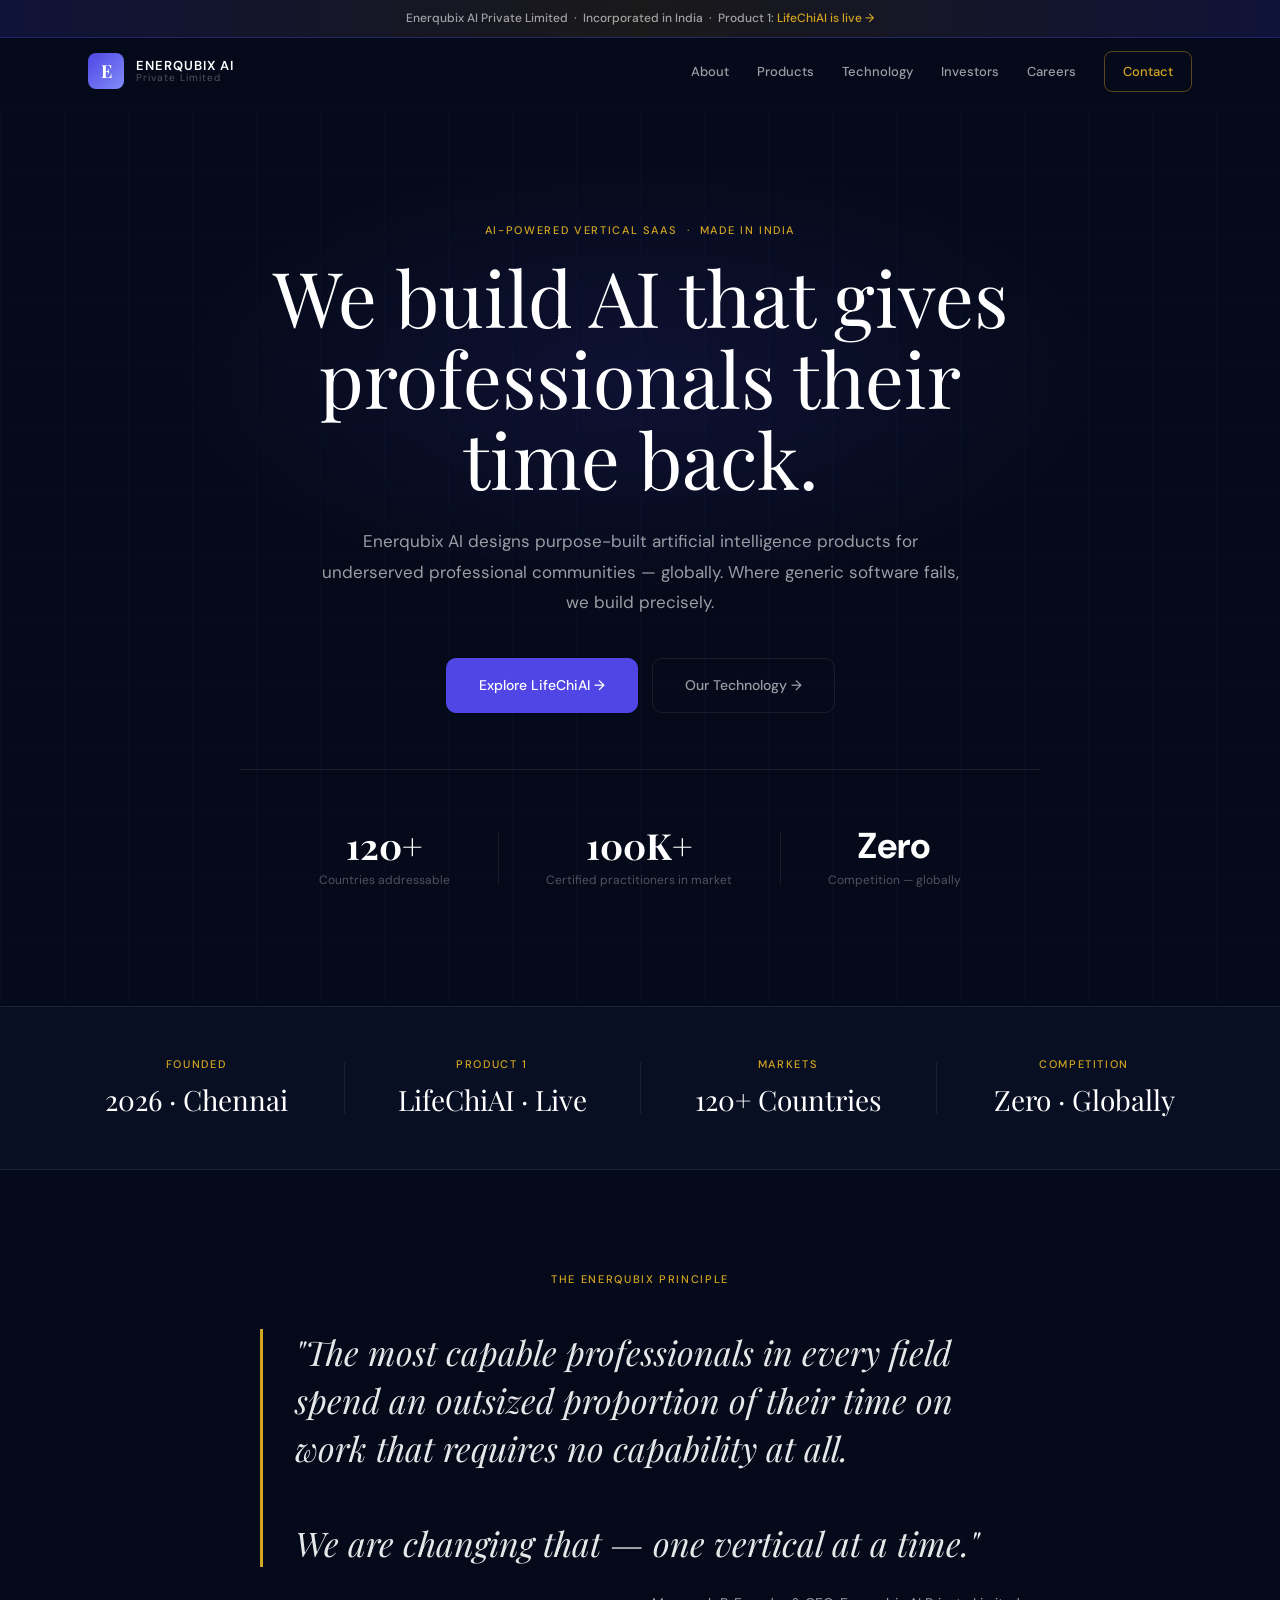
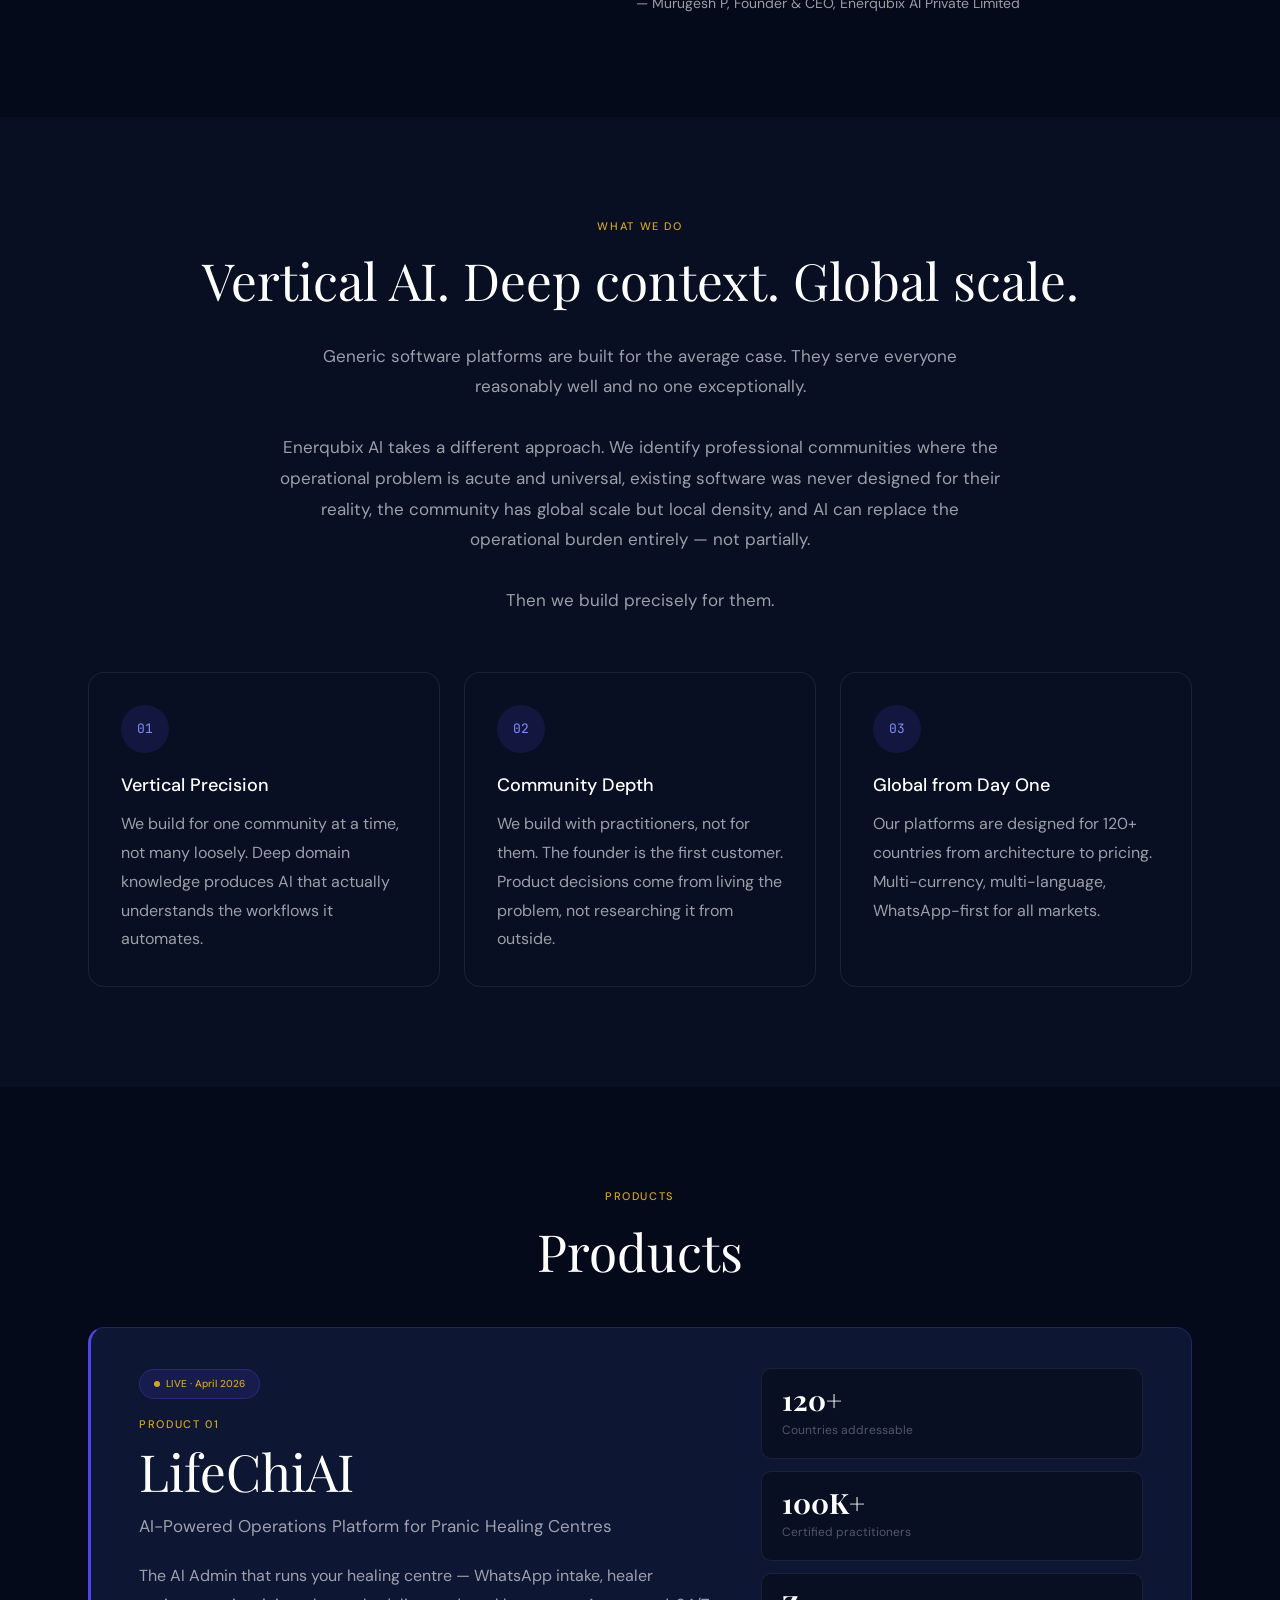
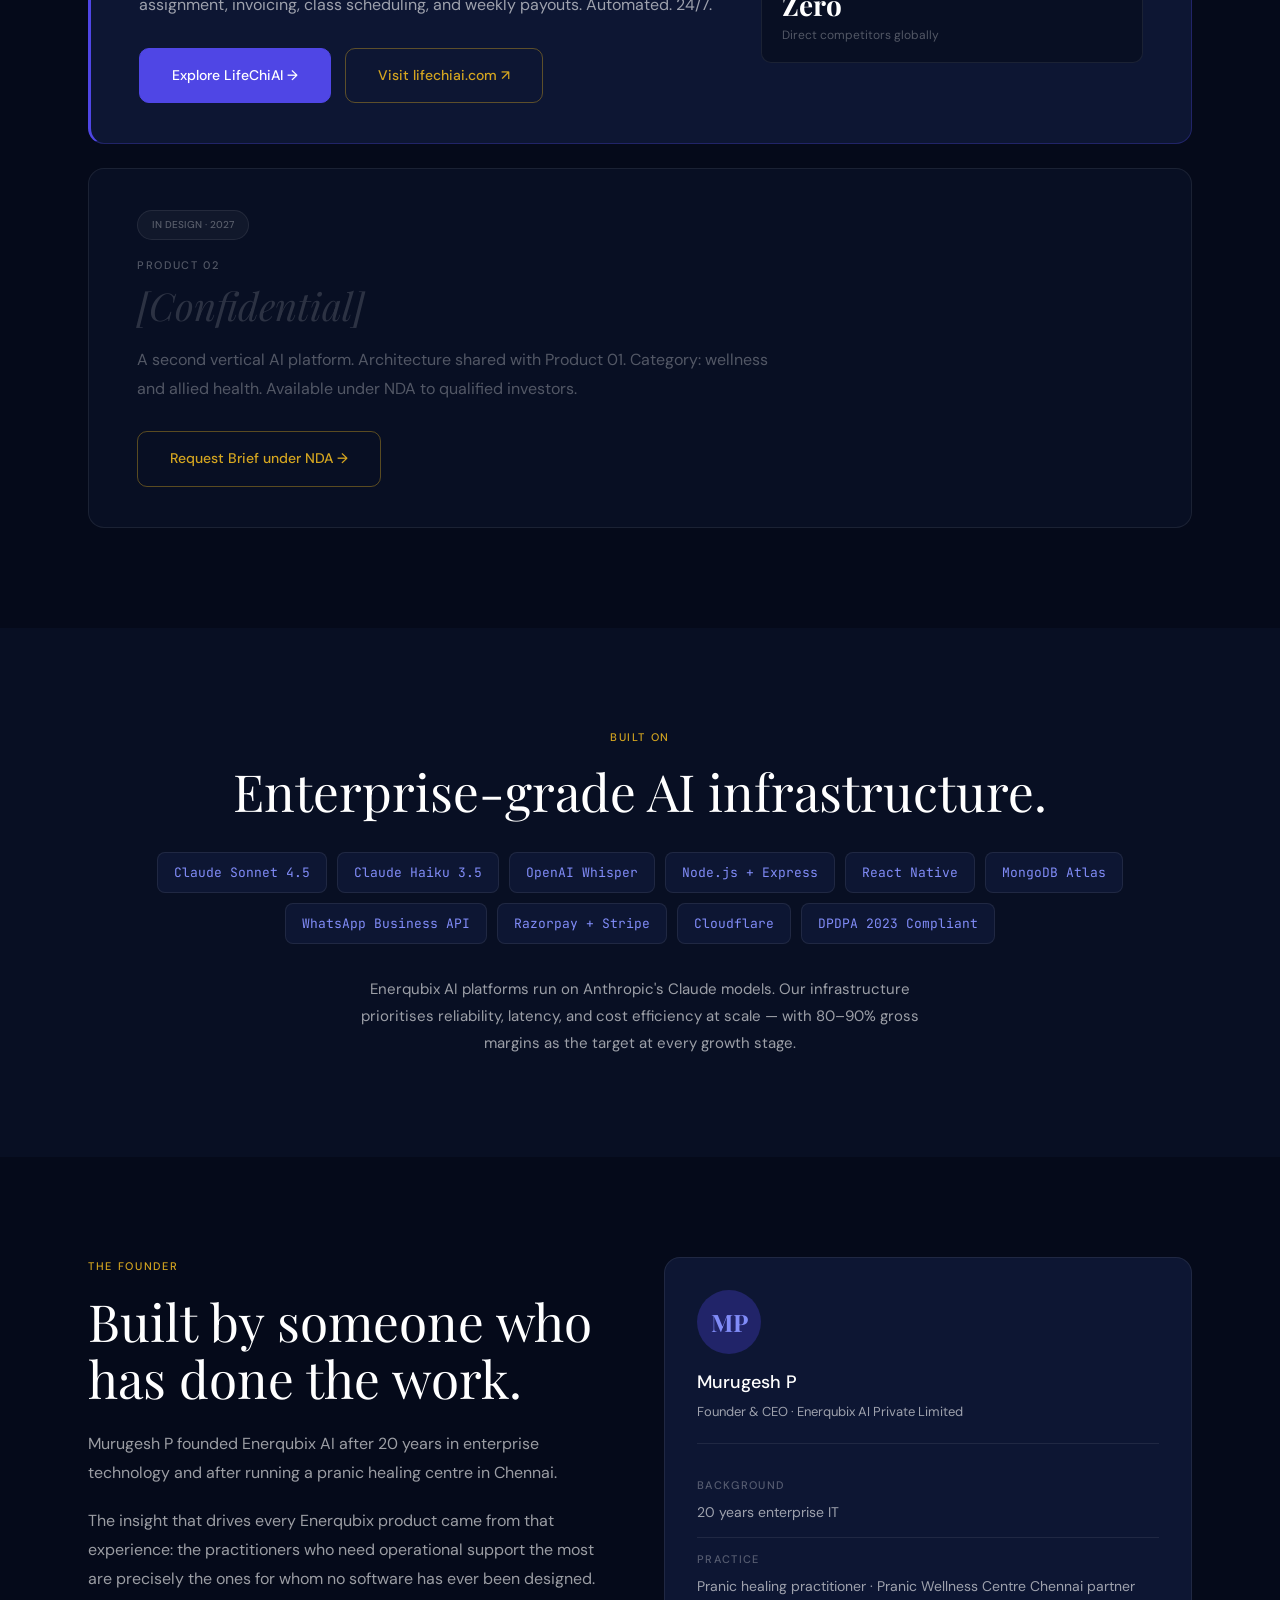
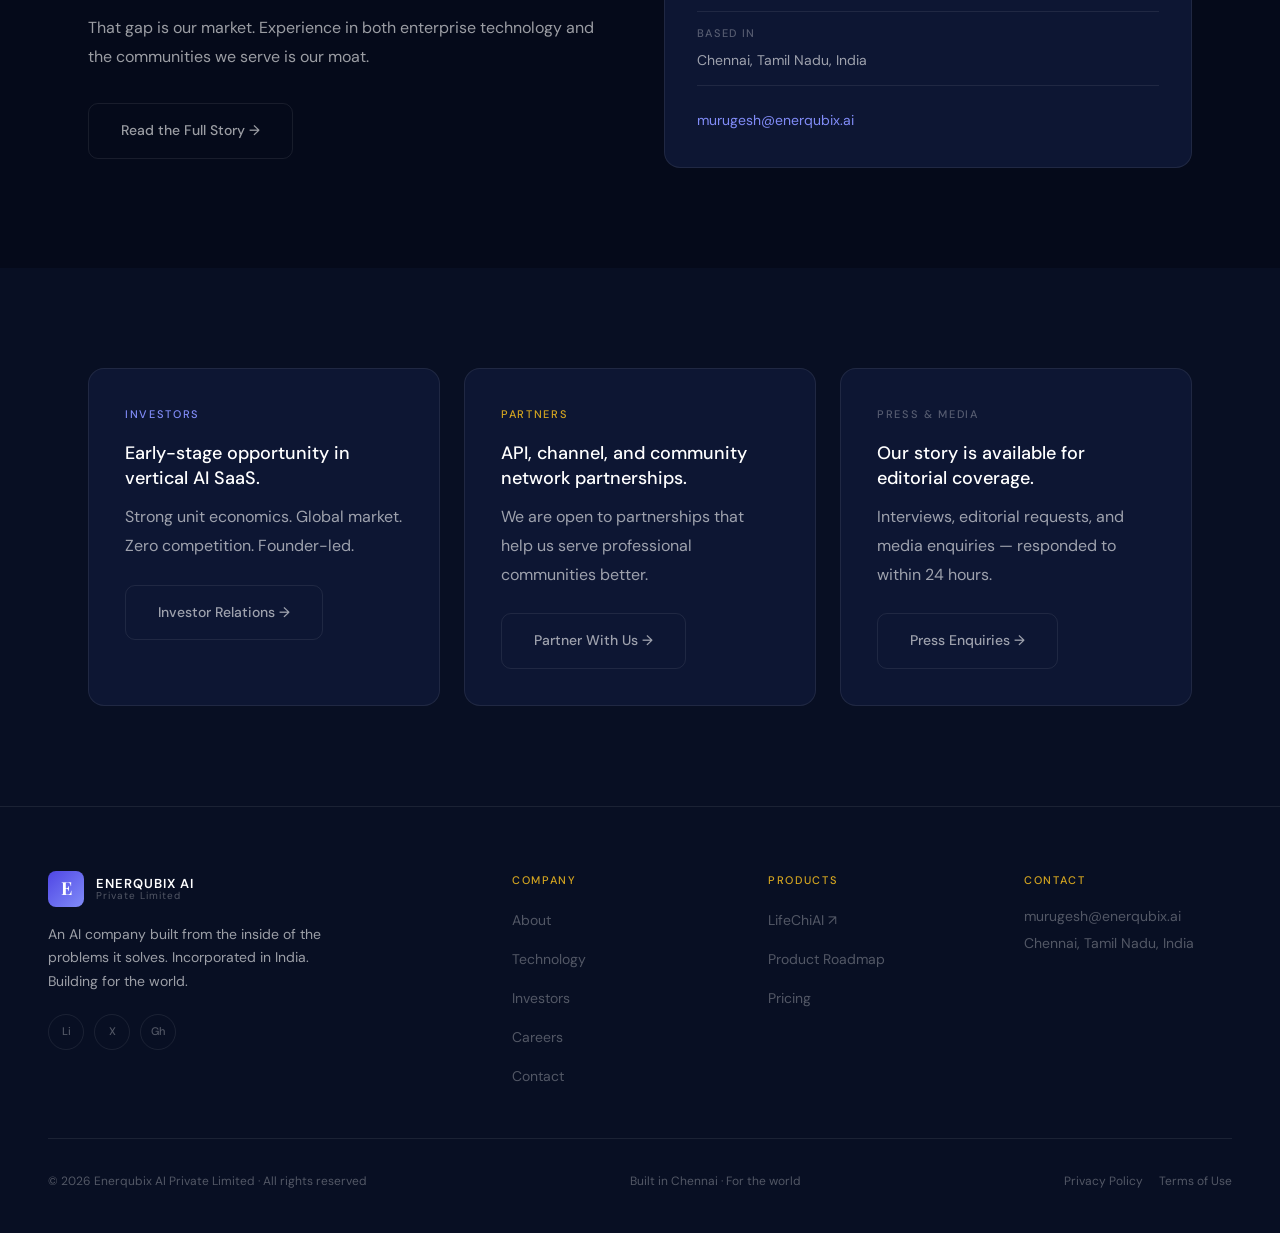
==== commit 4e3b4c0b: "content: remove company names, fix PWC role, remove pricing numbers, expand PWC abbreviation - Remov" ====
--- a/index.html
+++ b/index.html
@@ -217,7 +217,7 @@
           <span class="hero-stat-label">Certified practitioners in market</span>
         </div>
         <div class="hero-stat">
-          <span class="hero-stat-num" style="font-family:'DM Sans',sans-serif;font-weight:700;">₹0</span>
+          <span class="hero-stat-num" style="font-family:'DM Sans',sans-serif;font-weight:700;">Zero</span>
           <span class="hero-stat-label">Competition — globally</span>
         </div>
       </div>
@@ -417,8 +417,8 @@
           <span class="eyebrow">The Founder</span>
           <h2 style="margin-bottom:24px;">Built by someone who has done the work.</h2>
           <p style="margin-bottom:20px;">
-            Murugesh P founded Enerqubix AI after 20 years in enterprise technology —
-            TCS, Cognizant, Squareshift — and after running a pranic healing centre in Chennai.
+            Murugesh P founded Enerqubix AI after 20 years in enterprise technology
+            and after running a pranic healing centre in Chennai.
           </p>
           <p style="margin-bottom:20px;">
             The insight that drives every Enerqubix product came from that experience:
@@ -441,11 +441,11 @@
           <hr class="divider" style="margin:0 0 20px;">
           <div class="founder-detail">
             <span class="founder-detail-label">Background</span>
-            <span class="founder-detail-value">20 years enterprise IT · TCS · Cognizant · Squareshift</span>
+            <span class="founder-detail-value">20 years enterprise IT</span>
           </div>
           <div class="founder-detail">
             <span class="founder-detail-label">Practice</span>
-            <span class="founder-detail-value">Pranic healing practitioner · PWC Chennai founder</span>
+            <span class="founder-detail-value">Pranic healing practitioner · Pranic Wellness Centre Chennai partner</span>
           </div>
           <div class="founder-detail">
             <span class="founder-detail-label">Based in</span>
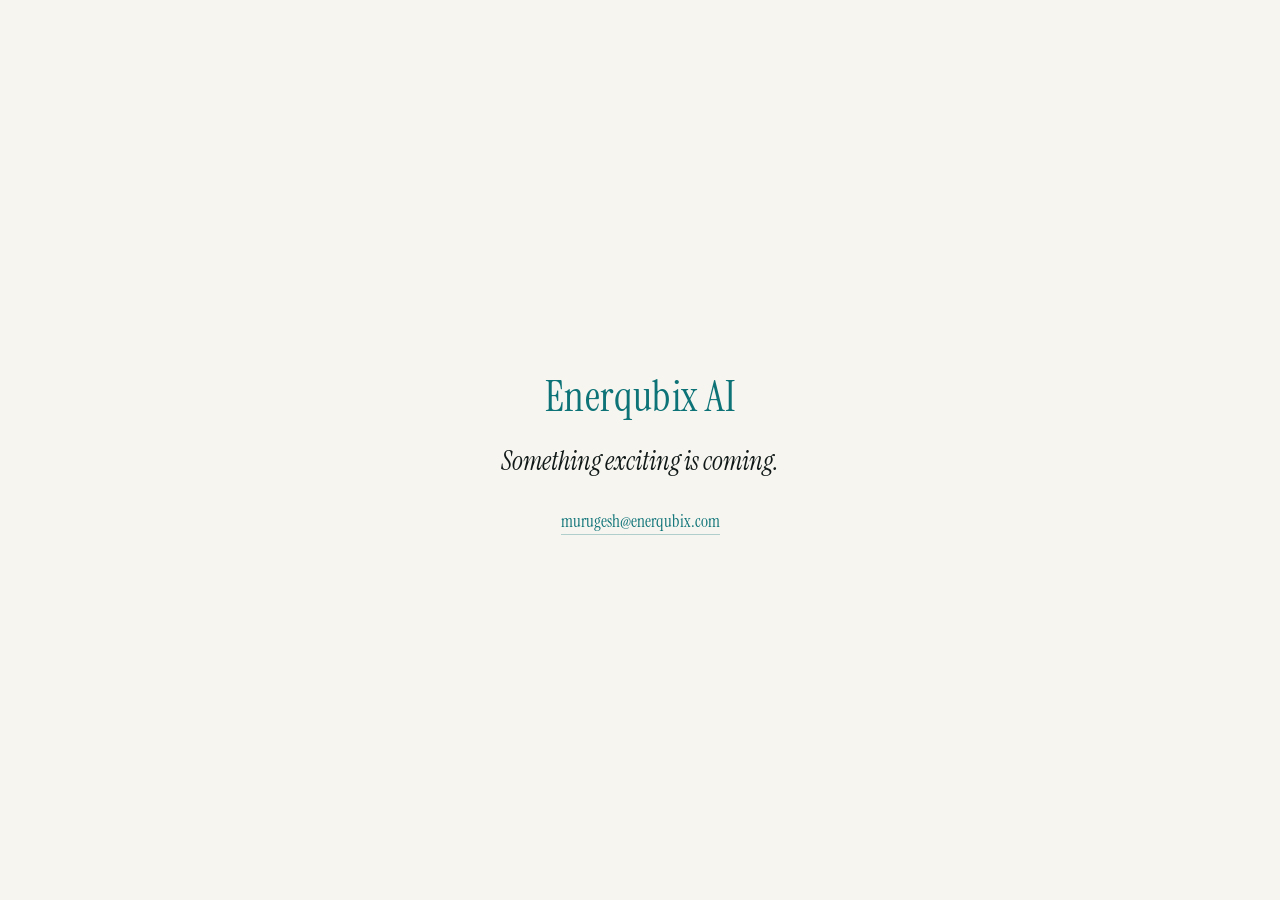
==== commit 8a1828ec: "content: coming soon page" ====
--- a/index.html
+++ b/index.html
@@ -3,555 +3,59 @@
 <head>
   <meta charset="UTF-8">
   <meta name="viewport" content="width=device-width, initial-scale=1.0">
-  <title>Enerqubix AI — Vertical AI for Professional Communities</title>
-  <meta name="description" content="Enerqubix AI builds purpose-built artificial intelligence products for underserved professional communities. Product 1: LifeChiAI — live April 2026.">
+  <title>Enerqubix AI</title>
   <link rel="preconnect" href="https://fonts.googleapis.com">
   <link rel="preconnect" href="https://fonts.gstatic.com" crossorigin>
-  <link href="https://fonts.googleapis.com/css2?family=Playfair+Display:ital,wght@0,300;0,400;0,700;1,300;1,400;1,700&family=DM+Sans:wght@300;400;500&family=JetBrains+Mono:wght@400&display=swap" rel="stylesheet">
-  <link rel="stylesheet" href="css/style.css">
+  <link href="https://fonts.googleapis.com/css2?family=Instrument+Serif:ital@0;1&display=swap" rel="stylesheet">
   <style>
-    /* Homepage-specific styles */
+    *, *::before, *::after { box-sizing: border-box; margin: 0; padding: 0; }
 
-    .hero {
+    body {
       min-height: 100vh;
       display: flex;
       align-items: center;
       justify-content: center;
-      text-align: center;
-      padding: 80px 48px;
+      background: #F7F5F0;
+      font-family: 'Instrument Serif', serif;
+      -webkit-font-smoothing: antialiased;
     }
 
-    .hero-inner { max-width: 900px; margin: 0 auto; }
-    .hero h1 { margin: 16px auto 28px; max-width: 800px; }
-
-    .hero-subheading {
-      max-width: 640px;
-      margin: 0 auto 40px;
-      font-size: 17px;
-      color: var(--white-60);
-      line-height: 1.8;
+    .center {
+      text-align: center;
+      padding: 24px;
     }
 
-    .principle-section { padding: var(--section-pad-desktop); }
-
-    .principle-inner {
-      max-width: var(--max-width);
-      margin: 0 auto;
-      padding: var(--content-pad-desktop);
-    }
-
-    .principle-quote-wrap {
-      max-width: 760px;
-      margin: 40px auto 0;
-    }
-
-    .principle-attribution {
-      margin-top: 24px;
-      font-size: 14px;
-      color: var(--white-60);
-      text-align: right;
-    }
-
-    .whatwedo-body {
-      max-width: 720px;
-      margin: 0 auto 56px;
-      text-align: center;
-      font-size: 17px;
-      color: var(--white-60);
-      line-height: 1.8;
-    }
-
-    .pillar-icon {
-      width: 48px;
-      height: 48px;
-      border-radius: 50%;
-      background: rgba(79,70,229,0.15);
-      display: flex;
-      align-items: center;
-      justify-content: center;
-      font-family: 'JetBrains Mono', monospace;
-      font-size: 13px;
-      color: var(--indigo-light);
+    .company {
+      font-size: clamp(28px, 5vw, 42px);
+      color: #0D7377;
+      letter-spacing: 0.01em;
       margin-bottom: 20px;
     }
 
-    .product-card-main {
-      background: var(--midnight-3);
-      border: 1px solid var(--indigo-border);
-      border-left: 3px solid var(--indigo);
-      border-radius: var(--radius-card);
-      padding: 40px 48px;
-      margin-bottom: 24px;
+    .tagline {
+      font-size: clamp(18px, 3vw, 26px);
+      font-style: italic;
+      color: #111918;
+      margin-bottom: 32px;
     }
 
-    .product-card-main-inner {
-      display: grid;
-      grid-template-columns: 6fr 4fr;
-      gap: 48px;
-      align-items: start;
+    .email {
+      font-size: clamp(14px, 2vw, 17px);
+      color: #0D7377;
+      text-decoration: none;
+      border-bottom: 1px solid rgba(13, 115, 119, 0.3);
+      padding-bottom: 2px;
+      transition: border-color 0.2s ease;
     }
 
-    .product-metrics-col {
-      display: flex;
-      flex-direction: column;
-      gap: 12px;
-    }
-
-    .product-card-stealth {
-      background: var(--midnight-2);
-      border: 1px solid var(--border);
-      border-radius: var(--radius-card);
-      padding: 40px 48px;
-    }
-
-    .product-card-stealth h2 {
-      font-size: clamp(28px, 3vw, 42px);
-      color: rgba(255,255,255,0.15);
-      font-style: italic;
-    }
-
-    .tech-body-note {
-      max-width: 600px;
-      margin: 0 auto;
-      text-align: center;
-      font-size: 15px;
-      color: var(--white-60);
-      line-height: 1.8;
-    }
-
-    .cta-card {
-      background: var(--midnight-3);
-      border: 1px solid var(--border);
-      border-radius: var(--radius-card);
-      padding: 36px;
-      transition: border-color 0.3s ease, transform 0.3s ease;
-    }
-
-    .cta-card:hover {
-      border-color: var(--border-hover);
-      transform: translateY(-4px);
-    }
-
-    @media (max-width: 768px) {
-      .hero { padding: 60px 24px; }
-      .product-card-main { padding: 28px 24px; }
-      .product-card-main-inner { grid-template-columns: 1fr; }
-      .product-card-stealth { padding: 28px 24px; }
-    }
+    .email:hover { border-color: #0D7377; }
   </style>
 </head>
-<body class="has-announcement">
-
-  <!-- ANNOUNCEMENT BAR -->
-  <div class="announcement-bar">
-    <p>
-      Enerqubix AI Private Limited &nbsp;·&nbsp; Incorporated in India &nbsp;·&nbsp;
-      Product 1: <a href="products.html">LifeChiAI is live →</a>
-    </p>
+<body>
+  <div class="center">
+    <p class="company">Enerqubix AI</p>
+    <p class="tagline">Something exciting is coming.</p>
+    <a href="mailto:murugesh@enerqubix.com" class="email">murugesh@enerqubix.com</a>
   </div>
-
-  <!-- NAVIGATION -->
-  <nav class="nav">
-    <div class="nav-inner">
-      <a href="index.html" class="nav-logo">
-        <div class="nav-logo-mark">E</div>
-        <div class="nav-logo-text">
-          <span class="nav-logo-name">ENERQUBIX AI</span>
-          <span class="nav-logo-sub">Private Limited</span>
-        </div>
-      </a>
-      <div class="nav-links">
-        <a href="about.html">About</a>
-        <a href="products.html">Products</a>
-        <a href="technology.html">Technology</a>
-        <a href="investors.html">Investors</a>
-        <a href="careers.html">Careers</a>
-        <a href="contact.html" class="btn--contact-nav">Contact</a>
-      </div>
-      <button class="nav-hamburger" aria-label="Toggle menu">
-        <span></span><span></span><span></span>
-      </button>
-    </div>
-  </nav>
-
-  <!-- MOBILE NAV OVERLAY -->
-  <div class="nav-mobile">
-    <a href="about.html">About</a>
-    <a href="products.html">Products</a>
-    <a href="technology.html">Technology</a>
-    <a href="investors.html">Investors</a>
-    <a href="careers.html">Careers</a>
-    <a href="contact.html" class="btn--contact-nav">Contact</a>
-  </div>
-
-  <!-- ============================================================
-       HERO
-       ============================================================ -->
-  <section class="hero hero-bg">
-    <div class="hero-inner">
-      <span class="eyebrow reveal">AI-Powered Vertical SaaS &nbsp;·&nbsp; Made in India</span>
-
-      <h1 class="reveal">
-        We build AI that gives<br>
-        professionals their time back.
-      </h1>
-
-      <p class="hero-subheading reveal">
-        Enerqubix AI designs purpose-built artificial intelligence products
-        for underserved professional communities — globally.
-        Where generic software fails, we build precisely.
-      </p>
-
-      <div class="btn-row reveal" style="justify-content:center;">
-        <a href="products.html" class="btn btn--primary">Explore LifeChiAI →</a>
-        <a href="technology.html" class="btn btn--secondary">Our Technology →</a>
-      </div>
-
-      <div class="hero-stats reveal">
-        <div class="hero-stat">
-          <span class="hero-stat-num" data-count="120" data-suffix="+" data-final="120+">120+</span>
-          <span class="hero-stat-label">Countries addressable</span>
-        </div>
-        <div class="hero-stat">
-          <span class="hero-stat-num" data-count="100000" data-final="100K+">100K+</span>
-          <span class="hero-stat-label">Certified practitioners in market</span>
-        </div>
-        <div class="hero-stat">
-          <span class="hero-stat-num" style="font-family:'DM Sans',sans-serif;font-weight:700;">Zero</span>
-          <span class="hero-stat-label">Competition — globally</span>
-        </div>
-      </div>
-    </div>
-  </section>
-
-  <!-- ============================================================
-       STATS BAR
-       ============================================================ -->
-  <div class="stats-bar">
-    <div class="stats-bar-inner">
-      <div class="stat-item reveal">
-        <span class="stat-item-label">Founded</span>
-        <span class="stat-item-value">2026 · Chennai</span>
-      </div>
-      <div class="stat-item reveal">
-        <span class="stat-item-label">Product 1</span>
-        <span class="stat-item-value">LifeChiAI · Live</span>
-      </div>
-      <div class="stat-item reveal">
-        <span class="stat-item-label">Markets</span>
-        <span class="stat-item-value">120+ Countries</span>
-      </div>
-      <div class="stat-item reveal">
-        <span class="stat-item-label">Competition</span>
-        <span class="stat-item-value">Zero · Globally</span>
-      </div>
-    </div>
-  </div>
-
-  <!-- ============================================================
-       THE ENERQUBIX PRINCIPLE
-       ============================================================ -->
-  <section class="principle-section section">
-    <div class="principle-inner">
-      <div class="text-center">
-        <span class="eyebrow reveal">The Enerqubix Principle</span>
-      </div>
-      <div class="principle-quote-wrap reveal">
-        <blockquote class="pullquote">
-          "The most capable professionals in every field spend
-          an outsized proportion of their time on work that
-          requires no capability at all.
-          <br><br>
-          We are changing that — one vertical at a time."
-        </blockquote>
-        <p class="principle-attribution">
-          — Murugesh P, Founder &amp; CEO, Enerqubix AI Private Limited
-        </p>
-      </div>
-    </div>
-  </section>
-
-  <!-- ============================================================
-       WHAT WE DO
-       ============================================================ -->
-  <section class="section section--alt">
-    <div class="container">
-      <div class="text-center">
-        <span class="eyebrow reveal">What We Do</span>
-        <h2 class="reveal" style="margin-bottom:32px;">Vertical AI. Deep context. Global scale.</h2>
-      </div>
-      <p class="whatwedo-body reveal">
-        Generic software platforms are built for the average case. They serve everyone
-        reasonably well and no one exceptionally.
-        <br><br>
-        Enerqubix AI takes a different approach. We identify professional communities
-        where the operational problem is acute and universal, existing software was never
-        designed for their reality, the community has global scale but local density,
-        and AI can replace the operational burden entirely — not partially.
-        <br><br>
-        Then we build precisely for them.
-      </p>
-      <div class="grid-3 reveal-group">
-        <div class="card reveal">
-          <div class="pillar-icon">01</div>
-          <h3>Vertical Precision</h3>
-          <p class="mt-12">We build for one community at a time, not many loosely. Deep domain
-            knowledge produces AI that actually understands the workflows it automates.</p>
-        </div>
-        <div class="card reveal">
-          <div class="pillar-icon">02</div>
-          <h3>Community Depth</h3>
-          <p class="mt-12">We build with practitioners, not for them. The founder is the first
-            customer. Product decisions come from living the problem, not researching it from outside.</p>
-        </div>
-        <div class="card reveal">
-          <div class="pillar-icon">03</div>
-          <h3>Global from Day One</h3>
-          <p class="mt-12">Our platforms are designed for 120+ countries from architecture to
-            pricing. Multi-currency, multi-language, WhatsApp-first for all markets.</p>
-        </div>
-      </div>
-    </div>
-  </section>
-
-  <!-- ============================================================
-       PRODUCTS
-       ============================================================ -->
-  <section class="section">
-    <div class="container">
-      <div class="text-center">
-        <span class="eyebrow reveal">Products</span>
-        <h2 class="reveal" style="margin-bottom:48px;">Products</h2>
-      </div>
-
-      <!-- Product 01 -->
-      <div class="product-card-main reveal">
-        <div class="product-card-main-inner">
-          <div>
-            <div style="margin-bottom:16px;">
-              <span class="badge badge--live"><span class="badge-dot"></span>LIVE · April 2026</span>
-            </div>
-            <span class="eyebrow" style="margin-bottom:8px;">Product 01</span>
-            <h2 style="margin-bottom:12px;">LifeChiAI</h2>
-            <p style="font-size:17px;color:var(--white-60);margin-bottom:20px;">
-              AI-Powered Operations Platform for Pranic Healing Centres
-            </p>
-            <p style="margin-bottom:28px;">
-              The AI Admin that runs your healing centre — WhatsApp intake, healer assignment,
-              invoicing, class scheduling, and weekly payouts. Automated. 24/7.
-            </p>
-            <div class="btn-row">
-              <a href="products.html" class="btn btn--primary">Explore LifeChiAI →</a>
-              <a href="https://lifechiai.com" target="_blank" rel="noopener" class="btn btn--gold">Visit lifechiai.com ↗</a>
-            </div>
-          </div>
-          <div class="product-metrics-col">
-            <div class="metric-card">
-              <div class="metric-num">120+</div>
-              <div class="metric-label">Countries addressable</div>
-            </div>
-            <div class="metric-card">
-              <div class="metric-num">100K+</div>
-              <div class="metric-label">Certified practitioners</div>
-            </div>
-            <div class="metric-card">
-              <div class="metric-num">Zero</div>
-              <div class="metric-label">Direct competitors globally</div>
-            </div>
-          </div>
-        </div>
-      </div>
-
-      <!-- Product 02 — Stealth -->
-      <div class="product-card-stealth reveal">
-        <div style="margin-bottom:16px;">
-          <span class="badge badge--soon">IN DESIGN · 2027</span>
-        </div>
-        <span class="eyebrow eyebrow--white" style="margin-bottom:8px;">Product 02</span>
-        <h2 style="margin-bottom:20px;">[Confidential]</h2>
-        <p style="color:var(--white-30);max-width:640px;margin-bottom:28px;">
-          A second vertical AI platform. Architecture shared with Product 01.
-          Category: wellness and allied health. Available under NDA to qualified investors.
-        </p>
-        <a href="investors.html" class="btn btn--gold">Request Brief under NDA →</a>
-      </div>
-    </div>
-  </section>
-
-  <!-- ============================================================
-       TECHNOLOGY CREDIBILITY
-       ============================================================ -->
-  <section class="section section--alt">
-    <div class="container">
-      <div class="text-center">
-        <span class="eyebrow reveal">Built On</span>
-        <h2 class="reveal" style="margin-bottom:32px;">Enterprise-grade AI infrastructure.</h2>
-      </div>
-      <div class="tag-cloud reveal">
-        <span class="tag">Claude Sonnet 4.5</span>
-        <span class="tag">Claude Haiku 3.5</span>
-        <span class="tag">OpenAI Whisper</span>
-        <span class="tag">Node.js + Express</span>
-        <span class="tag">React Native</span>
-        <span class="tag">MongoDB Atlas</span>
-        <span class="tag">WhatsApp Business API</span>
-        <span class="tag">Razorpay + Stripe</span>
-        <span class="tag">Cloudflare</span>
-        <span class="tag">DPDPA 2023 Compliant</span>
-      </div>
-      <p class="tech-body-note reveal">
-        Enerqubix AI platforms run on Anthropic's Claude models. Our infrastructure
-        prioritises reliability, latency, and cost efficiency at scale — with 80–90%
-        gross margins as the target at every growth stage.
-      </p>
-    </div>
-  </section>
-
-  <!-- ============================================================
-       FOUNDER
-       ============================================================ -->
-  <section class="section">
-    <div class="container">
-      <div class="grid-6-6" style="align-items:start;">
-        <div class="reveal">
-          <span class="eyebrow">The Founder</span>
-          <h2 style="margin-bottom:24px;">Built by someone who has done the work.</h2>
-          <p style="margin-bottom:20px;">
-            Murugesh P founded Enerqubix AI after 20 years in enterprise technology
-            and after running a pranic healing centre in Chennai.
-          </p>
-          <p style="margin-bottom:20px;">
-            The insight that drives every Enerqubix product came from that experience:
-            the practitioners who need operational support the most are precisely the ones
-            for whom no software has ever been designed.
-          </p>
-          <p style="margin-bottom:32px;">
-            That gap is our market. Experience in both enterprise technology and the
-            communities we serve is our moat.
-          </p>
-          <a href="about.html" class="btn btn--secondary">Read the Full Story →</a>
-        </div>
-
-        <div class="founder-card reveal">
-          <div class="founder-initials">MP</div>
-          <h3 style="margin-bottom:4px;">Murugesh P</h3>
-          <p style="font-size:13px;color:var(--white-60);margin-bottom:20px;">
-            Founder &amp; CEO · Enerqubix AI Private Limited
-          </p>
-          <hr class="divider" style="margin:0 0 20px;">
-          <div class="founder-detail">
-            <span class="founder-detail-label">Background</span>
-            <span class="founder-detail-value">20 years enterprise IT</span>
-          </div>
-          <div class="founder-detail">
-            <span class="founder-detail-label">Practice</span>
-            <span class="founder-detail-value">Pranic healing practitioner · Pranic Wellness Centre Chennai partner</span>
-          </div>
-          <div class="founder-detail">
-            <span class="founder-detail-label">Based in</span>
-            <span class="founder-detail-value">Chennai, Tamil Nadu, India</span>
-          </div>
-          <div style="margin-top:20px;">
-            <a href="mailto:murugesh@enerqubix.ai" class="text-indigo" style="font-size:14px;">
-              murugesh@enerqubix.ai
-            </a>
-          </div>
-        </div>
-      </div>
-    </div>
-  </section>
-
-  <!-- ============================================================
-       THREE-COLUMN CTA
-       ============================================================ -->
-  <section class="section section--alt">
-    <div class="container">
-      <div class="grid-3 reveal-group">
-        <div class="cta-card card--top-indigo reveal">
-          <span class="eyebrow eyebrow--indigo">Investors</span>
-          <h3 style="margin-bottom:12px;">Early-stage opportunity in vertical AI SaaS.</h3>
-          <p style="margin-bottom:24px;">Strong unit economics. Global market. Zero competition. Founder-led.</p>
-          <a href="investors.html" class="btn btn--secondary">Investor Relations →</a>
-        </div>
-        <div class="cta-card card--top-gold reveal">
-          <span class="eyebrow">Partners</span>
-          <h3 style="margin-bottom:12px;">API, channel, and community network partnerships.</h3>
-          <p style="margin-bottom:24px;">We are open to partnerships that help us serve professional communities better.</p>
-          <a href="contact.html" class="btn btn--secondary">Partner With Us →</a>
-        </div>
-        <div class="cta-card card--top-white reveal">
-          <span class="eyebrow eyebrow--white">Press &amp; Media</span>
-          <h3 style="margin-bottom:12px;">Our story is available for editorial coverage.</h3>
-          <p style="margin-bottom:24px;">Interviews, editorial requests, and media enquiries — responded to within 24 hours.</p>
-          <a href="contact.html" class="btn btn--secondary">Press Enquiries →</a>
-        </div>
-      </div>
-    </div>
-  </section>
-
-  <!-- ============================================================
-       FOOTER
-       ============================================================ -->
-  <footer class="footer">
-    <div class="footer-inner">
-      <div class="footer-grid">
-        <div class="footer-brand-col">
-          <a href="index.html" class="nav-logo">
-            <div class="nav-logo-mark">E</div>
-            <div class="nav-logo-text">
-              <span class="nav-logo-name">ENERQUBIX AI</span>
-              <span class="nav-logo-sub">Private Limited</span>
-            </div>
-          </a>
-          <p class="footer-brand-desc">
-            An AI company built from the inside of the problems it solves.
-            Incorporated in India. Building for the world.
-          </p>
-          <div class="footer-social">
-            <a href="#" title="LinkedIn">Li</a>
-            <a href="#" title="Twitter / X">X</a>
-            <a href="#" title="GitHub">Gh</a>
-          </div>
-        </div>
-
-        <div class="footer-col">
-          <span class="footer-col-heading">Company</span>
-          <ul>
-            <li><a href="about.html">About</a></li>
-            <li><a href="technology.html">Technology</a></li>
-            <li><a href="investors.html">Investors</a></li>
-            <li><a href="careers.html">Careers</a></li>
-            <li><a href="contact.html">Contact</a></li>
-          </ul>
-        </div>
-
-        <div class="footer-col">
-          <span class="footer-col-heading">Products</span>
-          <ul>
-            <li><a href="https://lifechiai.com" target="_blank" rel="noopener">LifeChiAI ↗</a></li>
-            <li><a href="products.html">Product Roadmap</a></li>
-            <li><a href="products.html">Pricing</a></li>
-          </ul>
-        </div>
-
-        <div class="footer-col">
-          <span class="footer-col-heading">Contact</span>
-          <a href="mailto:murugesh@enerqubix.ai" class="footer-contact-item">murugesh@enerqubix.ai</a>
-          <span class="footer-contact-item">Chennai, Tamil Nadu, India</span>
-        </div>
-      </div>
-
-      <div class="footer-bottom">
-        <span>© 2026 Enerqubix AI Private Limited · All rights reserved</span>
-        <span class="footer-bottom-center">Built in Chennai · For the world</span>
-        <div class="footer-bottom-right">
-          <a href="#">Privacy Policy</a>
-          <a href="#">Terms of Use</a>
-        </div>
-      </div>
-    </div>
-  </footer>
-
-  <script src="js/main.js"></script>
 </body>
 </html>
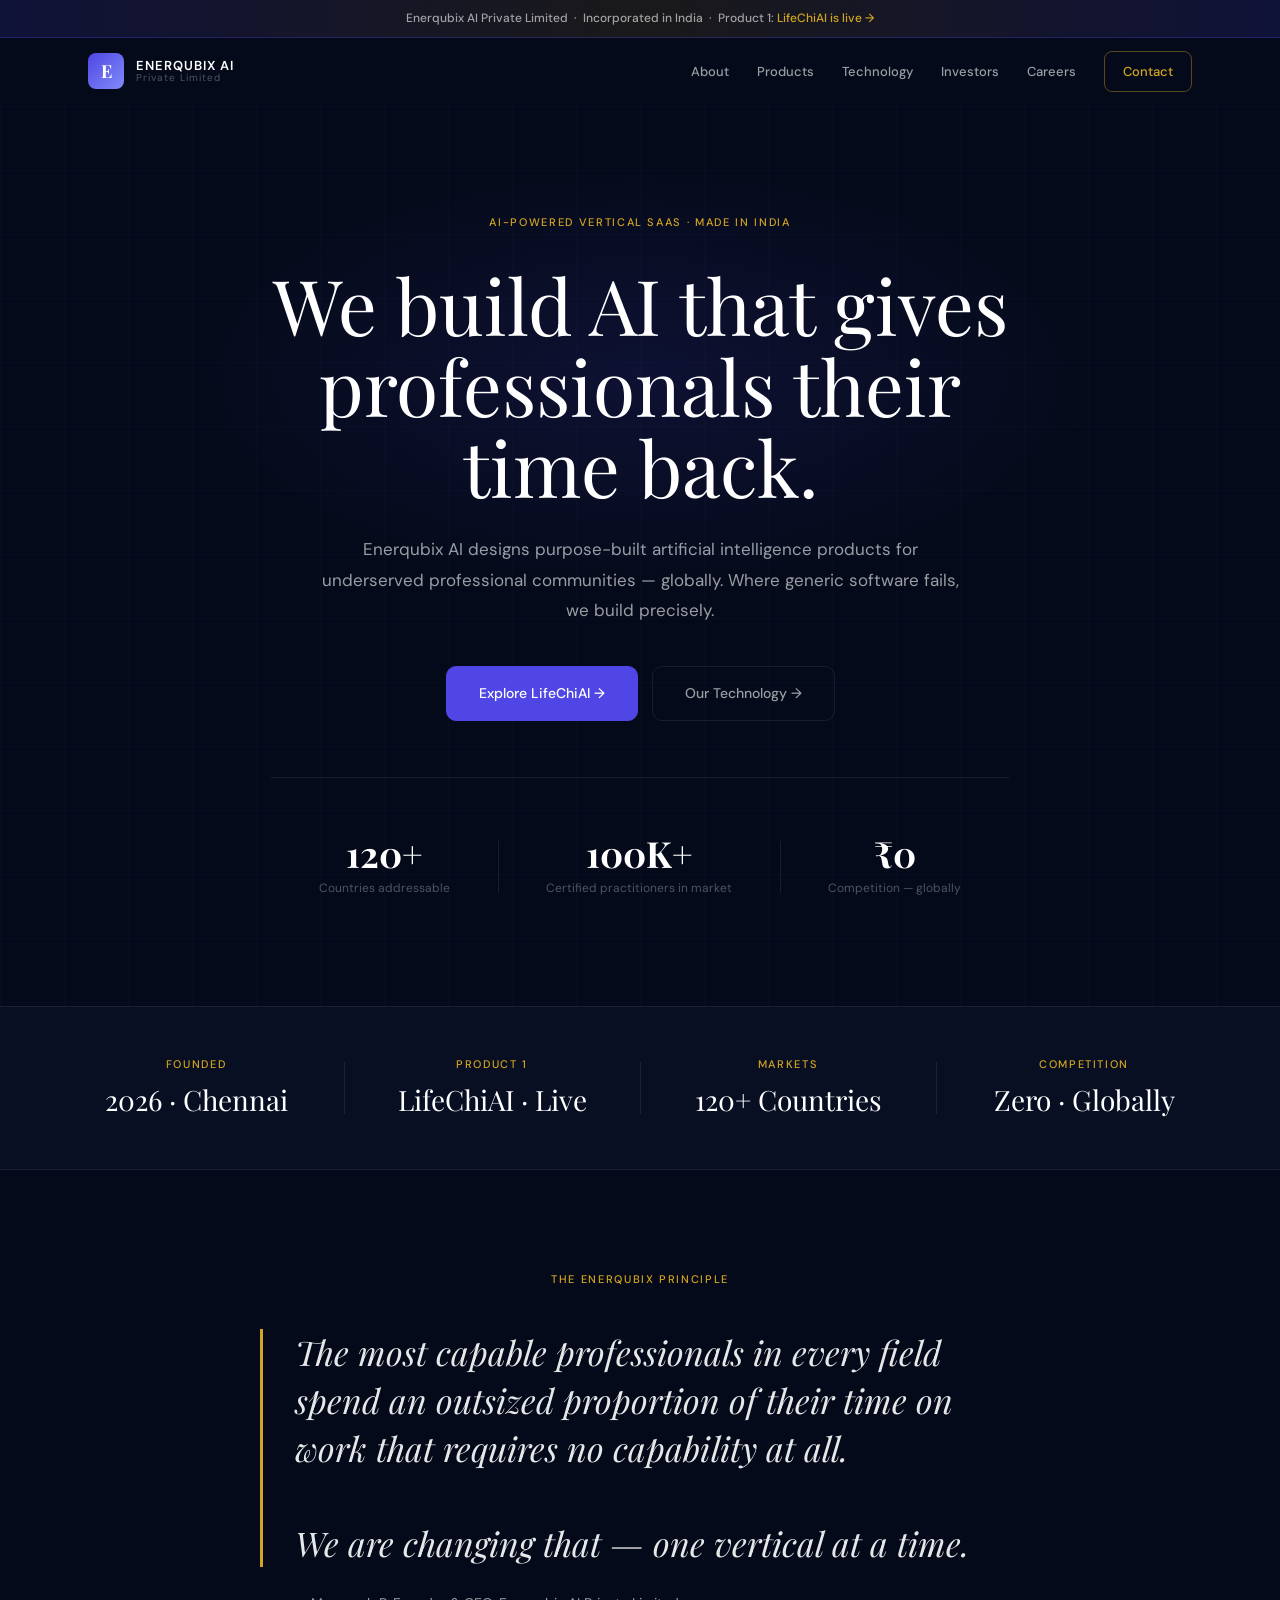
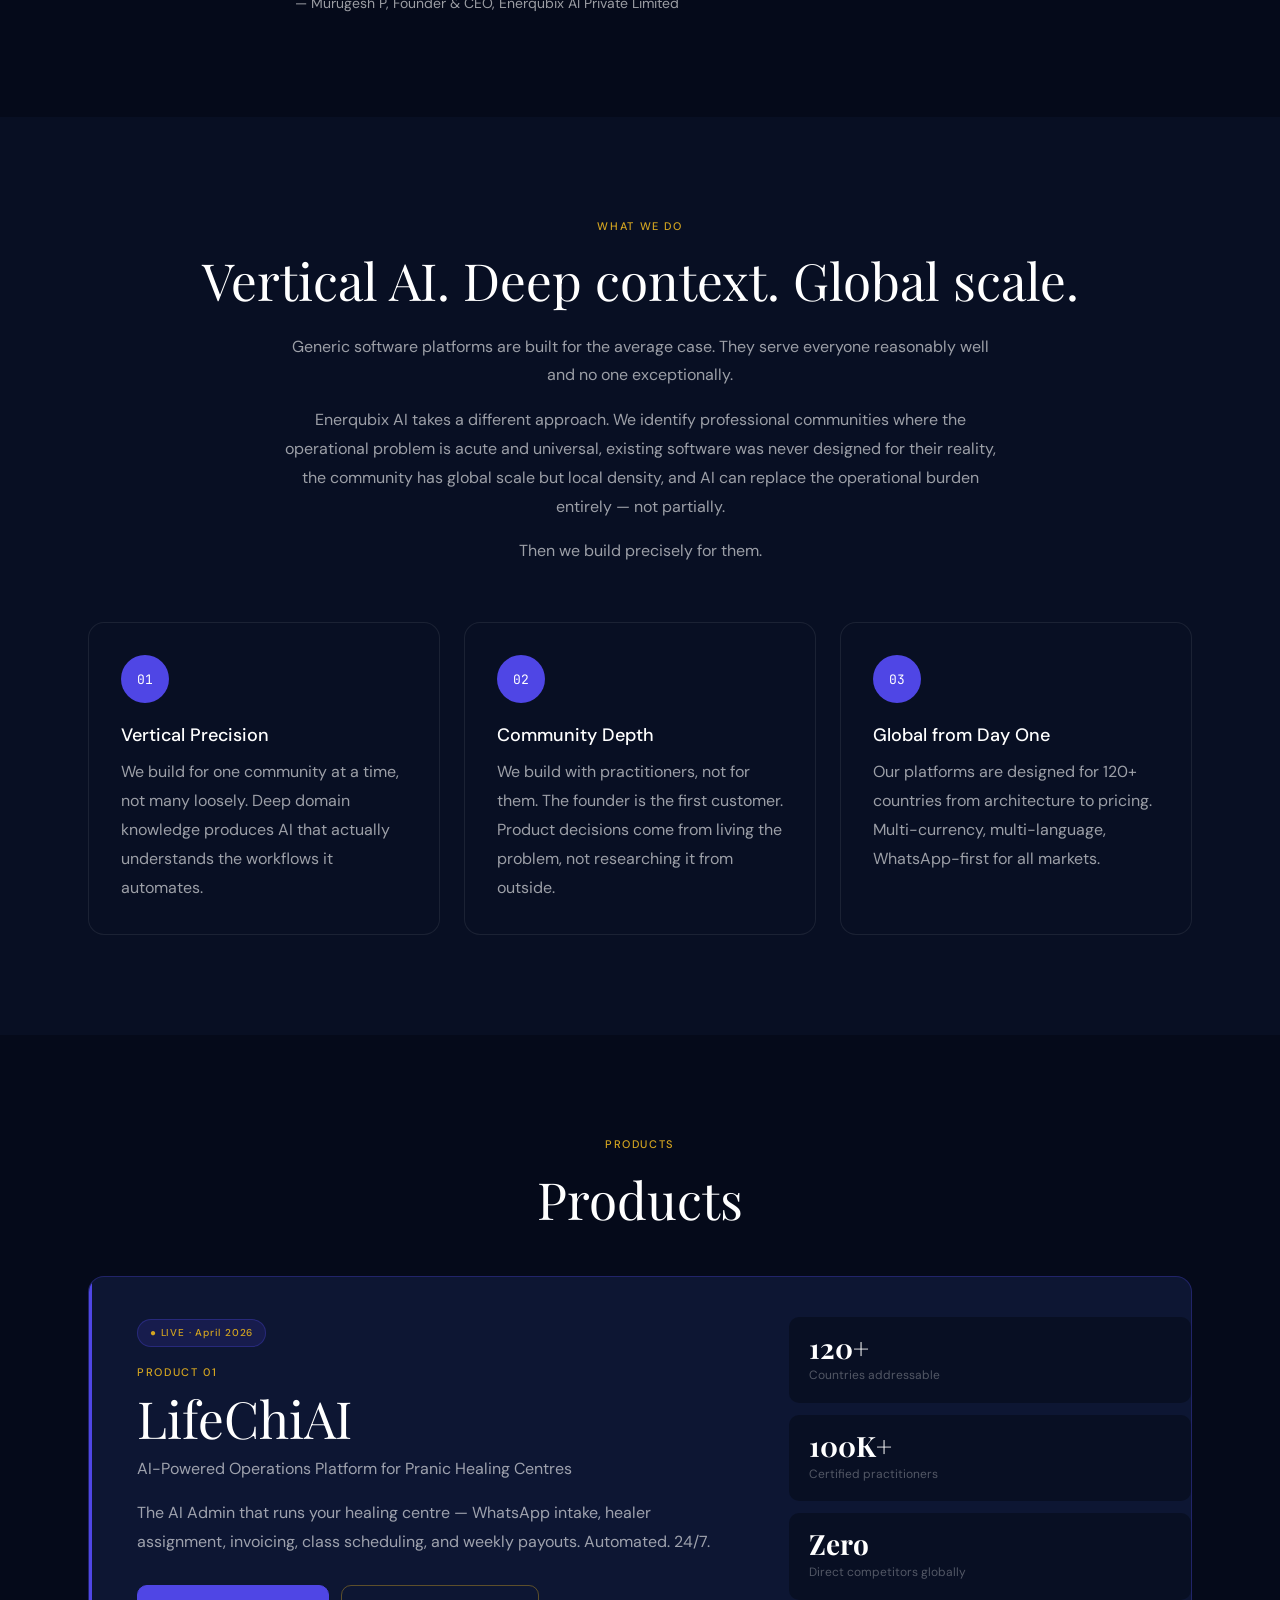
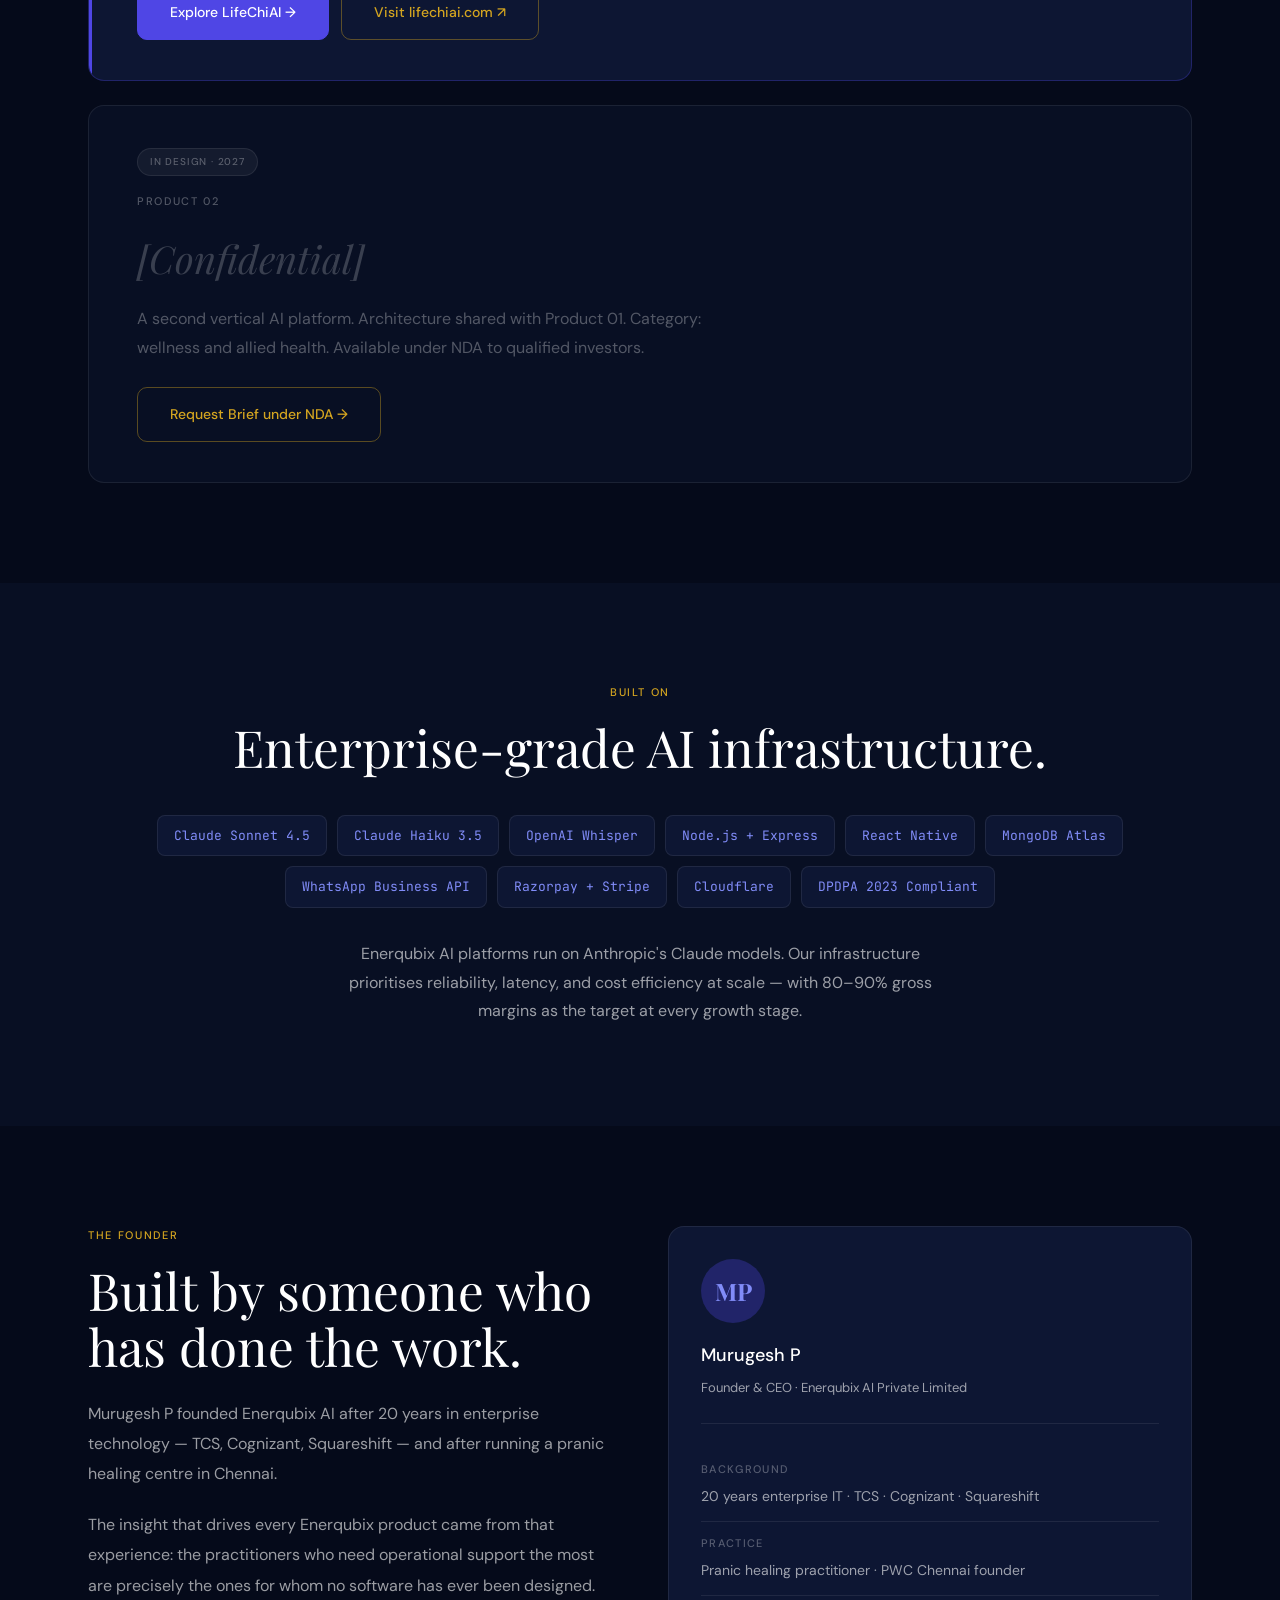
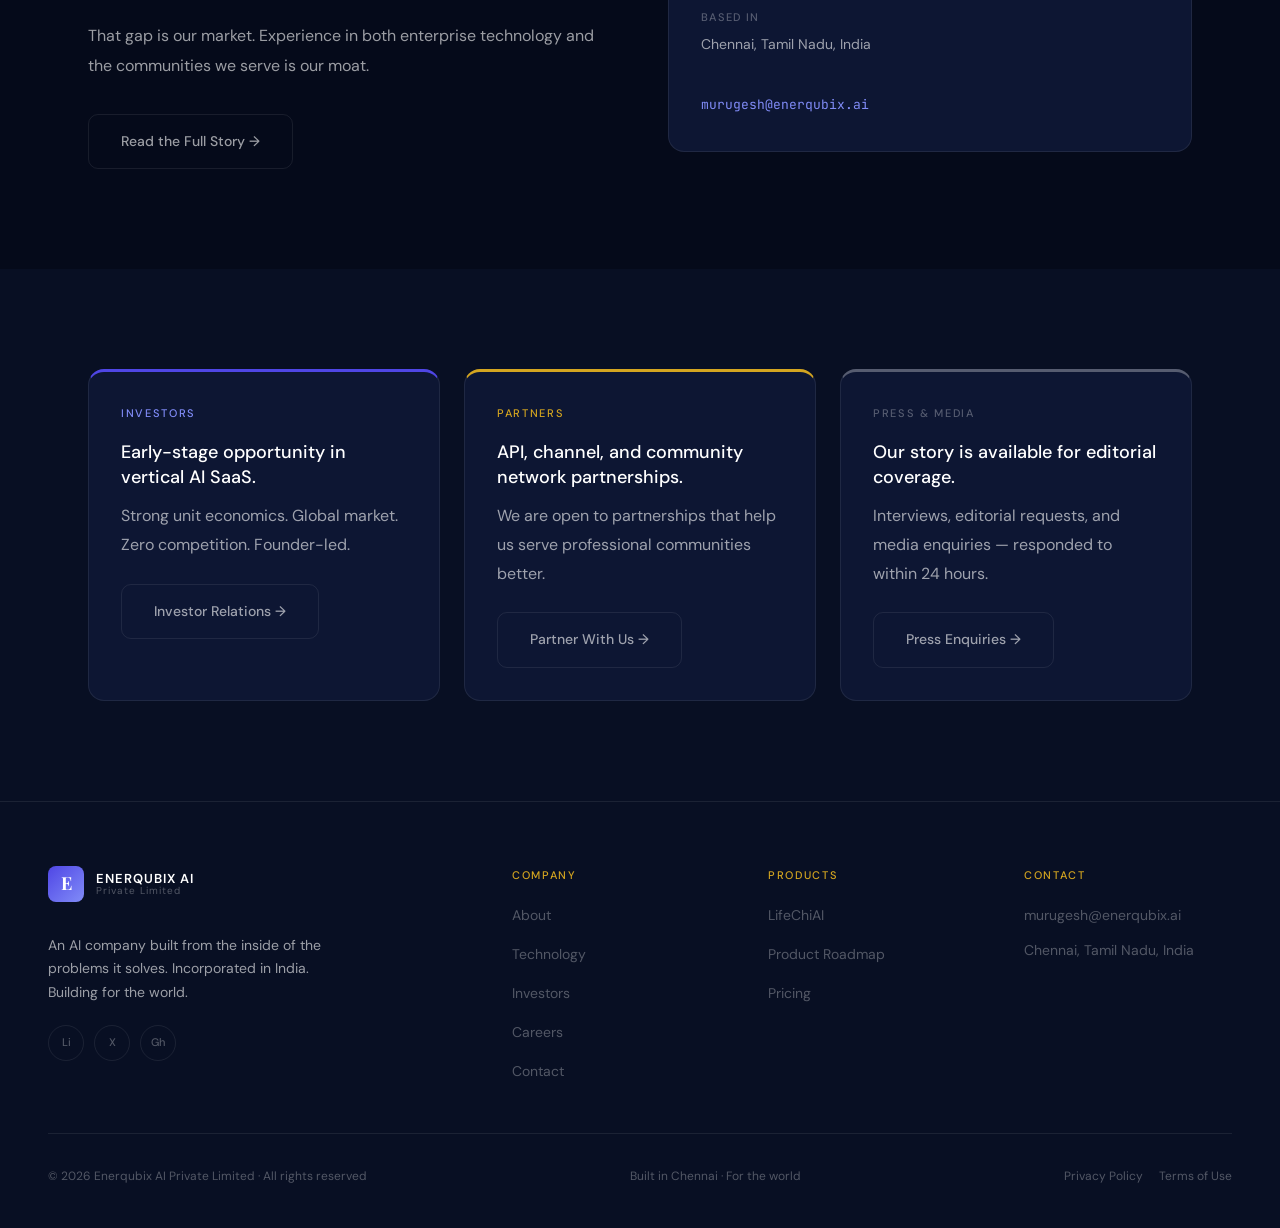
==== commit cec7e417: "feat: rebuild homepage with full dark design system Replaces placeholder "Something exciting is comi" ====
--- a/index.html
+++ b/index.html
@@ -3,59 +3,678 @@
 <head>
   <meta charset="UTF-8">
   <meta name="viewport" content="width=device-width, initial-scale=1.0">
-  <title>Enerqubix AI</title>
+  <title>Enerqubix AI Private Limited — AI-Powered Vertical SaaS</title>
+  <meta name="description" content="Enerqubix AI builds purpose-built artificial intelligence products for underserved professional communities globally. Product 1: LifeChiAI — live April 2026.">
   <link rel="preconnect" href="https://fonts.googleapis.com">
   <link rel="preconnect" href="https://fonts.gstatic.com" crossorigin>
-  <link href="https://fonts.googleapis.com/css2?family=Instrument+Serif:ital@0;1&display=swap" rel="stylesheet">
+  <link href="https://fonts.googleapis.com/css2?family=Playfair+Display:ital,wght@0,300;0,400;0,700;1,300;1,400;1,700&family=DM+Sans:wght@300;400;500&family=JetBrains+Mono:wght@400&display=swap" rel="stylesheet">
+  <link rel="stylesheet" href="css/style.css">
   <style>
-    *, *::before, *::after { box-sizing: border-box; margin: 0; padding: 0; }
-
-    body {
+    /* ── Homepage-specific styles ── */
+
+    /* Hero */
+    .home-hero {
       min-height: 100vh;
       display: flex;
       align-items: center;
       justify-content: center;
-      background: #F7F5F0;
-      font-family: 'Instrument Serif', serif;
-      -webkit-font-smoothing: antialiased;
-    }
-
-    .center {
       text-align: center;
-      padding: 24px;
-    }
-
-    .company {
-      font-size: clamp(28px, 5vw, 42px);
-      color: #0D7377;
-      letter-spacing: 0.01em;
+      position: relative;
+      overflow: hidden;
+    }
+    .home-hero-grid {
+      position: absolute;
+      inset: 0;
+      background-image:
+        linear-gradient(rgba(79,70,229,0.04) 1px, transparent 1px),
+        linear-gradient(90deg, rgba(79,70,229,0.04) 1px, transparent 1px);
+      background-size: 64px 64px;
+      pointer-events: none;
+    }
+    .home-hero-glow {
+      position: absolute;
+      inset: 0;
+      background: radial-gradient(ellipse 60% 40% at 50% 30%,
+        rgba(79,70,229,0.12) 0%, transparent 60%);
+      pointer-events: none;
+    }
+    .home-hero-content {
+      position: relative;
+      z-index: 1;
+      max-width: var(--max-width);
+      margin: 0 auto;
+      padding: var(--content-pad-desktop);
+      display: flex;
+      flex-direction: column;
+      align-items: center;
+    }
+    .home-hero-content h1 {
+      max-width: 800px;
+      margin: 16px auto 28px;
+    }
+    .home-hero-sub {
+      max-width: 640px;
+      margin: 0 auto 40px;
+      font-size: 17px;
+      line-height: 1.8;
+      color: var(--white-60);
+    }
+    .home-hero-ctas {
+      display: flex;
+      gap: 14px;
+      justify-content: center;
+      flex-wrap: wrap;
+    }
+
+    /* Principle */
+    .principle-wrap {
+      max-width: 760px;
+      margin: 0 auto;
+    }
+
+    /* Product 01 card */
+    .product-main-card {
+      background: var(--midnight-3);
+      border: 1px solid var(--indigo-border);
+      border-radius: var(--radius-card);
+      padding: 40px 48px;
+      position: relative;
+      overflow: hidden;
+      margin-bottom: 24px;
+    }
+    .product-main-card::before {
+      content: '';
+      position: absolute;
+      left: 0; top: 0; bottom: 0;
+      width: 3px;
+      background: var(--indigo);
+    }
+    .product-main-layout {
+      display: grid;
+      grid-template-columns: 60% 40%;
+      gap: 48px;
+      align-items: start;
+    }
+    .product-main-name {
+      font-family: 'Playfair Display', serif;
+      font-weight: 300;
+      font-size: clamp(32px, 4vw, 54px);
+      line-height: 1.1;
+      color: var(--white);
+      margin-bottom: 8px;
+    }
+    .product-main-tagline {
+      font-size: 16px;
+      color: var(--white-60);
+      margin-bottom: 16px;
+    }
+    .product-ctas {
+      display: flex;
+      gap: 12px;
+      flex-wrap: wrap;
+      margin-top: 28px;
+    }
+    .metrics-stack {
+      display: flex;
+      flex-direction: column;
+      gap: 12px;
+    }
+    .metric-block {
+      background: var(--midnight-2);
+      border-radius: 10px;
+      padding: 16px 20px;
+    }
+    .metric-block-num {
+      font-family: 'Playfair Display', serif;
+      font-weight: 700;
+      font-size: 28px;
+      color: var(--white);
+      display: block;
+      line-height: 1.1;
+    }
+    .metric-block-label {
+      font-family: 'DM Sans', sans-serif;
+      font-size: 12px;
+      color: var(--white-30);
+      display: block;
+      margin-top: 2px;
+    }
+
+    /* Product 02 teaser */
+    .product-teaser-card {
+      background: var(--midnight-2);
+      border: 1px solid var(--border);
+      border-radius: var(--radius-card);
+      padding: 40px 48px;
+    }
+    .product-teaser-name {
+      font-family: 'Playfair Display', serif;
+      font-style: italic;
+      font-size: clamp(28px, 3vw, 42px);
+      color: var(--white-20);
+      margin: 12px 0;
+    }
+
+    /* Status badge */
+    .status-badge {
+      display: inline-flex;
+      align-items: center;
+      gap: 6px;
+      background: rgba(79,70,229,0.15);
+      border: 1px solid var(--indigo-border);
+      border-radius: var(--radius-pill);
+      padding: 4px 12px;
+      font-family: 'DM Sans', sans-serif;
+      font-size: 10px;
+      font-weight: 500;
+      letter-spacing: 0.08em;
+      color: var(--gold);
+      margin-bottom: 16px;
+    }
+    .status-badge--grey {
+      background: rgba(255,255,255,0.05);
+      border-color: var(--border);
+      color: var(--white-30);
+    }
+
+    /* Tech tags */
+    .tech-tags {
+      display: flex;
+      flex-wrap: wrap;
+      gap: 10px;
+      justify-content: center;
+      margin-bottom: 32px;
+    }
+    .tech-tag {
+      background: var(--midnight-3);
+      border: 1px solid var(--border);
+      border-radius: 8px;
+      padding: 8px 16px;
+      font-family: 'JetBrains Mono', monospace;
+      font-size: 13px;
+      color: var(--indigo-light);
+    }
+
+    /* Founder layout */
+    .founder-layout {
+      display: grid;
+      grid-template-columns: 1fr 1fr;
+      gap: 56px;
+      align-items: start;
+    }
+    .founder-email-link {
+      color: var(--indigo-light);
+      font-family: 'JetBrains Mono', monospace;
+      font-size: 13px;
+      margin-top: 24px;
+      display: inline-block;
+    }
+    .founder-email-link:hover { color: var(--white); }
+
+    /* Three CTA cards */
+    .cta-grid {
+      display: grid;
+      grid-template-columns: repeat(3, 1fr);
+      gap: 24px;
+    }
+    .cta-card {
+      background: var(--midnight-3);
+      border: 1px solid var(--border);
+      border-radius: var(--radius-card);
+      padding: 32px;
+      border-top-width: 3px;
+    }
+    .cta-card--indigo { border-top-color: var(--indigo); }
+    .cta-card--gold   { border-top-color: var(--gold); }
+    .cta-card--white  { border-top-color: rgba(255,255,255,0.3); }
+    .cta-card h3 { margin: 10px 0 12px; }
+    .cta-card p  { margin-bottom: 24px; }
+
+    /* Pillar card icon */
+    .pillar-icon {
+      width: 48px;
+      height: 48px;
+      border-radius: 50%;
+      background: var(--indigo);
+      display: flex;
+      align-items: center;
+      justify-content: center;
+      font-family: 'JetBrains Mono', monospace;
+      font-size: 13px;
+      color: var(--white);
       margin-bottom: 20px;
     }
 
-    .tagline {
-      font-size: clamp(18px, 3vw, 26px);
-      font-style: italic;
-      color: #111918;
-      margin-bottom: 32px;
-    }
-
-    .email {
-      font-size: clamp(14px, 2vw, 17px);
-      color: #0D7377;
-      text-decoration: none;
-      border-bottom: 1px solid rgba(13, 115, 119, 0.3);
-      padding-bottom: 2px;
-      transition: border-color 0.2s ease;
-    }
-
-    .email:hover { border-color: #0D7377; }
+    /* Stats bar alt items (used in stats-bar section) */
+    .sbar-item {
+      text-align: center;
+      padding: 0 32px;
+    }
+    .sbar-item + .sbar-item {
+      border-left: 1px solid var(--border);
+    }
+
+    /* Responsive overrides */
+    @media (max-width: 768px) {
+      .home-hero-content { padding: var(--content-pad-mobile); }
+      .product-main-layout { grid-template-columns: 1fr; gap: 32px; }
+      .product-main-card { padding: 28px 24px; }
+      .product-teaser-card { padding: 28px 24px; }
+      .founder-layout { grid-template-columns: 1fr; }
+      .cta-grid { grid-template-columns: 1fr; }
+      .sbar-item + .sbar-item { border-left: none; border-top: 1px solid var(--border); padding-top: 24px; }
+    }
+    @media (max-width: 480px) {
+      .home-hero-content h1 { font-size: clamp(36px, 10vw, 48px); }
+    }
   </style>
 </head>
-<body>
-  <div class="center">
-    <p class="company">Enerqubix AI</p>
-    <p class="tagline">Something exciting is coming.</p>
-    <a href="mailto:murugesh@enerqubix.com" class="email">murugesh@enerqubix.com</a>
+<body class="has-announcement">
+
+  <!-- ══════════════════════════════════════
+       ANNOUNCEMENT BAR (homepage only)
+  ══════════════════════════════════════ -->
+  <div class="announcement-bar">
+    <p>
+      Enerqubix AI Private Limited &nbsp;·&nbsp; Incorporated in India &nbsp;·&nbsp;
+      Product 1:&nbsp;<a href="products.html">LifeChiAI is live →</a>
+    </p>
   </div>
+
+  <!-- ══════════════════════════════════════
+       NAVIGATION
+  ══════════════════════════════════════ -->
+  <nav class="nav" id="main-nav">
+    <div class="nav-inner">
+      <a href="index.html" class="nav-logo">
+        <div class="nav-logo-mark">E</div>
+        <div class="nav-logo-text">
+          <span class="nav-logo-name">ENERQUBIX AI</span>
+          <span class="nav-logo-sub">Private Limited</span>
+        </div>
+      </a>
+      <div class="nav-links">
+        <a href="about.html">About</a>
+        <a href="products.html">Products</a>
+        <a href="technology.html">Technology</a>
+        <a href="investors.html">Investors</a>
+        <a href="careers.html">Careers</a>
+        <a href="contact.html" class="btn--contact-nav">Contact</a>
+      </div>
+      <button class="nav-hamburger" aria-label="Toggle menu">
+        <span></span><span></span><span></span>
+      </button>
+    </div>
+  </nav>
+
+  <!-- Mobile nav overlay -->
+  <div class="nav-mobile">
+    <a href="about.html">About</a>
+    <a href="products.html">Products</a>
+    <a href="technology.html">Technology</a>
+    <a href="investors.html">Investors</a>
+    <a href="careers.html">Careers</a>
+    <a href="contact.html" class="btn--contact-nav">Contact</a>
+  </div>
+
+  <!-- ══════════════════════════════════════
+       HERO
+  ══════════════════════════════════════ -->
+  <section class="home-hero">
+    <div class="home-hero-grid"></div>
+    <div class="home-hero-glow"></div>
+    <div class="home-hero-content">
+      <span class="eyebrow reveal">AI-Powered Vertical SaaS · Made in India</span>
+      <h1 class="reveal">We build AI that gives<br>professionals their time back.</h1>
+      <p class="home-hero-sub reveal">
+        Enerqubix AI designs purpose-built artificial intelligence products for underserved
+        professional communities — globally. Where generic software fails, we build precisely.
+      </p>
+      <div class="home-hero-ctas reveal">
+        <a href="products.html" class="btn btn--primary">Explore LifeChiAI →</a>
+        <a href="technology.html" class="btn btn--secondary">Our Technology →</a>
+      </div>
+      <div class="hero-stats reveal">
+        <div class="hero-stat">
+          <span class="hero-stat-num"
+                data-count="120"
+                data-suffix="+"
+                data-final="120+">120+</span>
+          <span class="hero-stat-label">Countries addressable</span>
+        </div>
+        <div class="hero-stat">
+          <span class="hero-stat-num"
+                data-count="100000"
+                data-suffix=""
+                data-final="100K+">100K+</span>
+          <span class="hero-stat-label">Certified practitioners in market</span>
+        </div>
+        <div class="hero-stat">
+          <span class="hero-stat-num">₹0</span>
+          <span class="hero-stat-label">Competition — globally</span>
+        </div>
+      </div>
+    </div>
+  </section>
+
+  <!-- ══════════════════════════════════════
+       STATS BAR
+  ══════════════════════════════════════ -->
+  <div class="stats-bar">
+    <div class="stats-bar-inner">
+      <div class="stat-item reveal">
+        <span class="stat-item-label">Founded</span>
+        <span class="stat-item-value">2026 · Chennai</span>
+      </div>
+      <div class="stat-item reveal">
+        <span class="stat-item-label">Product 1</span>
+        <span class="stat-item-value">LifeChiAI · Live</span>
+      </div>
+      <div class="stat-item reveal">
+        <span class="stat-item-label">Markets</span>
+        <span class="stat-item-value">120+ Countries</span>
+      </div>
+      <div class="stat-item reveal">
+        <span class="stat-item-label">Competition</span>
+        <span class="stat-item-value">Zero · Globally</span>
+      </div>
+    </div>
+  </div>
+
+  <!-- ══════════════════════════════════════
+       THE ENERQUBIX PRINCIPLE
+  ══════════════════════════════════════ -->
+  <section class="section">
+    <div class="container">
+      <span class="eyebrow text-center reveal" style="margin-bottom:40px;">The Enerqubix Principle</span>
+      <div class="principle-wrap">
+        <blockquote class="pullquote reveal">
+          The most capable professionals in every field spend an outsized proportion
+          of their time on work that requires no capability at all.
+          <br><br>
+          We are changing that — one vertical at a time.
+        </blockquote>
+        <p class="reveal" style="padding-left:35px;margin-top:24px;font-size:14px;">
+          — Murugesh P, Founder &amp; CEO, Enerqubix AI Private Limited
+        </p>
+      </div>
+    </div>
+  </section>
+
+  <!-- ══════════════════════════════════════
+       WHAT WE DO
+  ══════════════════════════════════════ -->
+  <section class="section section--alt">
+    <div class="container">
+      <span class="eyebrow text-center reveal">What We Do</span>
+      <h2 class="text-center reveal" style="margin-bottom:24px;">Vertical AI. Deep context. Global scale.</h2>
+      <div class="reveal" style="max-width:720px;margin:0 auto 56px;text-align:center;">
+        <p style="margin-bottom:16px;">
+          Generic software platforms are built for the average case. They serve everyone
+          reasonably well and no one exceptionally.
+        </p>
+        <p style="margin-bottom:16px;">
+          Enerqubix AI takes a different approach. We identify professional communities
+          where the operational problem is acute and universal, existing software was never
+          designed for their reality, the community has global scale but local density,
+          and AI can replace the operational burden entirely — not partially.
+        </p>
+        <p>Then we build precisely for them.</p>
+      </div>
+      <div class="grid-3">
+        <div class="card reveal">
+          <div class="pillar-icon">01</div>
+          <h3>Vertical Precision</h3>
+          <p style="margin-top:10px;">
+            We build for one community at a time, not many loosely. Deep domain knowledge
+            produces AI that actually understands the workflows it automates.
+          </p>
+        </div>
+        <div class="card reveal">
+          <div class="pillar-icon">02</div>
+          <h3>Community Depth</h3>
+          <p style="margin-top:10px;">
+            We build with practitioners, not for them. The founder is the first customer.
+            Product decisions come from living the problem, not researching it from outside.
+          </p>
+        </div>
+        <div class="card reveal">
+          <div class="pillar-icon">03</div>
+          <h3>Global from Day One</h3>
+          <p style="margin-top:10px;">
+            Our platforms are designed for 120+ countries from architecture to pricing.
+            Multi-currency, multi-language, WhatsApp-first for all markets.
+          </p>
+        </div>
+      </div>
+    </div>
+  </section>
+
+  <!-- ══════════════════════════════════════
+       PRODUCTS
+  ══════════════════════════════════════ -->
+  <section class="section">
+    <div class="container">
+      <span class="eyebrow text-center reveal">Products</span>
+      <h2 class="text-center reveal" style="margin-bottom:48px;">Products</h2>
+
+      <!-- Product 01 — LifeChiAI -->
+      <div class="product-main-card reveal">
+        <div class="product-main-layout">
+          <div>
+            <span class="status-badge">● LIVE · April 2026</span>
+            <span class="eyebrow" style="margin-bottom:8px;">Product 01</span>
+            <div class="product-main-name">LifeChiAI</div>
+            <p class="product-main-tagline">AI-Powered Operations Platform for Pranic Healing Centres</p>
+            <p>
+              The AI Admin that runs your healing centre — WhatsApp intake, healer
+              assignment, invoicing, class scheduling, and weekly payouts. Automated. 24/7.
+            </p>
+            <div class="product-ctas">
+              <a href="products.html" class="btn btn--primary">Explore LifeChiAI →</a>
+              <a href="https://lifechiai.com" target="_blank" rel="noopener" class="btn btn--gold">
+                Visit lifechiai.com ↗
+              </a>
+            </div>
+          </div>
+          <div class="metrics-stack">
+            <div class="metric-block">
+              <span class="metric-block-num">120+</span>
+              <span class="metric-block-label">Countries addressable</span>
+            </div>
+            <div class="metric-block">
+              <span class="metric-block-num">100K+</span>
+              <span class="metric-block-label">Certified practitioners</span>
+            </div>
+            <div class="metric-block">
+              <span class="metric-block-num">Zero</span>
+              <span class="metric-block-label">Direct competitors globally</span>
+            </div>
+          </div>
+        </div>
+      </div>
+
+      <!-- Product 02 — teased -->
+      <div class="product-teaser-card reveal">
+        <span class="status-badge status-badge--grey">IN DESIGN · 2027</span>
+        <span class="eyebrow" style="color:var(--white-30);margin-bottom:8px;">Product 02</span>
+        <div class="product-teaser-name">[Confidential]</div>
+        <p style="color:var(--white-30);max-width:600px;margin-bottom:24px;">
+          A second vertical AI platform. Architecture shared with Product 01. Category:
+          wellness and allied health. Available under NDA to qualified investors.
+        </p>
+        <a href="investors.html" class="btn btn--gold">Request Brief under NDA →</a>
+      </div>
+    </div>
+  </section>
+
+  <!-- ══════════════════════════════════════
+       TECHNOLOGY CREDIBILITY
+  ══════════════════════════════════════ -->
+  <section class="section section--alt">
+    <div class="container">
+      <span class="eyebrow text-center reveal">Built On</span>
+      <h2 class="text-center reveal" style="margin-bottom:40px;">Enterprise-grade AI infrastructure.</h2>
+      <div class="tech-tags reveal">
+        <span class="tech-tag">Claude Sonnet 4.5</span>
+        <span class="tech-tag">Claude Haiku 3.5</span>
+        <span class="tech-tag">OpenAI Whisper</span>
+        <span class="tech-tag">Node.js + Express</span>
+        <span class="tech-tag">React Native</span>
+        <span class="tech-tag">MongoDB Atlas</span>
+        <span class="tech-tag">WhatsApp Business API</span>
+        <span class="tech-tag">Razorpay + Stripe</span>
+        <span class="tech-tag">Cloudflare</span>
+        <span class="tech-tag">DPDPA 2023 Compliant</span>
+      </div>
+      <p class="reveal" style="max-width:600px;margin:0 auto;text-align:center;">
+        Enerqubix AI platforms run on Anthropic's Claude models. Our infrastructure
+        prioritises reliability, latency, and cost efficiency at scale — with 80–90%
+        gross margins as the target at every growth stage.
+      </p>
+    </div>
+  </section>
+
+  <!-- ══════════════════════════════════════
+       FOUNDER
+  ══════════════════════════════════════ -->
+  <section class="section">
+    <div class="container">
+      <div class="founder-layout">
+        <div class="reveal">
+          <span class="eyebrow">The Founder</span>
+          <h2 style="margin-bottom:24px;">Built by someone who has done the work.</h2>
+          <p style="margin-bottom:20px;line-height:1.9;">
+            Murugesh P founded Enerqubix AI after 20 years in enterprise technology — TCS,
+            Cognizant, Squareshift — and after running a pranic healing centre in Chennai.
+          </p>
+          <p style="margin-bottom:20px;line-height:1.9;">
+            The insight that drives every Enerqubix product came from that experience: the
+            practitioners who need operational support the most are precisely the ones for
+            whom no software has ever been designed.
+          </p>
+          <p style="margin-bottom:32px;line-height:1.9;">
+            That gap is our market. Experience in both enterprise technology and the
+            communities we serve is our moat.
+          </p>
+          <a href="about.html" class="btn btn--secondary">Read the Full Story →</a>
+        </div>
+        <div class="founder-card reveal">
+          <div class="founder-initials">MP</div>
+          <div style="font-family:'DM Sans',sans-serif;font-size:18px;font-weight:500;color:var(--white);margin-bottom:4px;">
+            Murugesh P
+          </div>
+          <div style="font-size:13px;color:var(--white-60);margin-bottom:24px;">
+            Founder &amp; CEO · Enerqubix AI Private Limited
+          </div>
+          <hr class="divider" style="margin:0 0 24px;">
+          <div class="founder-detail">
+            <span class="founder-detail-label">Background</span>
+            <span class="founder-detail-value">20 years enterprise IT · TCS · Cognizant · Squareshift</span>
+          </div>
+          <div class="founder-detail">
+            <span class="founder-detail-label">Practice</span>
+            <span class="founder-detail-value">Pranic healing practitioner · PWC Chennai founder</span>
+          </div>
+          <div class="founder-detail">
+            <span class="founder-detail-label">Based in</span>
+            <span class="founder-detail-value">Chennai, Tamil Nadu, India</span>
+          </div>
+          <a href="mailto:murugesh@enerqubix.ai" class="founder-email-link">murugesh@enerqubix.ai</a>
+        </div>
+      </div>
+    </div>
+  </section>
+
+  <!-- ══════════════════════════════════════
+       THREE-COLUMN CTA
+  ══════════════════════════════════════ -->
+  <section class="section section--alt">
+    <div class="container">
+      <div class="cta-grid">
+        <div class="cta-card cta-card--indigo reveal">
+          <span class="eyebrow eyebrow--indigo">Investors</span>
+          <h3>Early-stage opportunity in vertical AI SaaS.</h3>
+          <p>Strong unit economics. Global market. Zero competition. Founder-led.</p>
+          <a href="investors.html" class="btn btn--secondary">Investor Relations →</a>
+        </div>
+        <div class="cta-card cta-card--gold reveal">
+          <span class="eyebrow">Partners</span>
+          <h3>API, channel, and community network partnerships.</h3>
+          <p>We are open to partnerships that help us serve professional communities better.</p>
+          <a href="contact.html" class="btn btn--secondary">Partner With Us →</a>
+        </div>
+        <div class="cta-card cta-card--white reveal">
+          <span class="eyebrow eyebrow--white">Press &amp; Media</span>
+          <h3>Our story is available for editorial coverage.</h3>
+          <p>Interviews, editorial requests, and media enquiries — responded to within 24 hours.</p>
+          <a href="contact.html" class="btn btn--secondary">Press Enquiries →</a>
+        </div>
+      </div>
+    </div>
+  </section>
+
+  <!-- ══════════════════════════════════════
+       FOOTER
+  ══════════════════════════════════════ -->
+  <footer class="footer">
+    <div class="footer-inner">
+      <div class="footer-grid">
+        <div class="footer-brand-col">
+          <a href="index.html" class="nav-logo" style="margin-bottom:16px;display:inline-flex;">
+            <div class="nav-logo-mark">E</div>
+            <div class="nav-logo-text">
+              <span class="nav-logo-name">ENERQUBIX AI</span>
+              <span class="nav-logo-sub">Private Limited</span>
+            </div>
+          </a>
+          <p class="footer-brand-desc">
+            An AI company built from the inside of the problems it solves.
+            Incorporated in India. Building for the world.
+          </p>
+          <div class="footer-social">
+            <a href="#" aria-label="LinkedIn">Li</a>
+            <a href="#" aria-label="Twitter / X">X</a>
+            <a href="#" aria-label="GitHub">Gh</a>
+          </div>
+        </div>
+        <div class="footer-col">
+          <span class="footer-col-heading">Company</span>
+          <ul>
+            <li><a href="about.html">About</a></li>
+            <li><a href="technology.html">Technology</a></li>
+            <li><a href="investors.html">Investors</a></li>
+            <li><a href="careers.html">Careers</a></li>
+            <li><a href="contact.html">Contact</a></li>
+          </ul>
+        </div>
+        <div class="footer-col">
+          <span class="footer-col-heading">Products</span>
+          <ul>
+            <li><a href="https://lifechiai.com" target="_blank" rel="noopener">LifeChiAI</a></li>
+            <li><a href="products.html">Product Roadmap</a></li>
+            <li><a href="products.html">Pricing</a></li>
+          </ul>
+        </div>
+        <div class="footer-col">
+          <span class="footer-col-heading">Contact</span>
+          <ul>
+            <li><a href="mailto:murugesh@enerqubix.ai">murugesh@enerqubix.ai</a></li>
+            <li><span class="footer-contact-item">Chennai, Tamil Nadu, India</span></li>
+          </ul>
+        </div>
+      </div>
+      <div class="footer-bottom">
+        <span>© 2026 Enerqubix AI Private Limited · All rights reserved</span>
+        <span class="footer-bottom-center">Built in Chennai · For the world</span>
+        <div class="footer-bottom-right">
+          <a href="#">Privacy Policy</a>
+          <a href="#">Terms of Use</a>
+        </div>
+      </div>
+    </div>
+  </footer>
+
+  <script src="js/main.js"></script>
 </body>
 </html>
--- a/css/style.css
+++ b/css/style.css
@@ -0,0 +1,1215 @@
+/* ============================================================
+   ENERQUBIX AI — DESIGN SYSTEM
+   style.css — shared across all 7 pages
+   ============================================================ */
+
+/* Google Fonts */
+@import url('https://fonts.googleapis.com/css2?family=Playfair+Display:ital,wght@0,300;0,400;0,700;1,300;1,400;1,700&family=DM+Sans:wght@300;400;500&family=JetBrains+Mono:wght@400&display=swap');
+
+/* ============================================================
+   CSS VARIABLES
+   ============================================================ */
+:root {
+  --midnight:       #050A1A;
+  --midnight-2:     #080F23;
+  --midnight-3:     #0D1633;
+  --indigo:         #4F46E5;
+  --indigo-light:   #818CF8;
+  --gold:           #D4A520;
+  --gold-light:     #F0C040;
+  --white:          #FFFFFF;
+  --white-90:       rgba(255,255,255,0.9);
+  --white-60:       rgba(255,255,255,0.6);
+  --white-40:       rgba(255,255,255,0.4);
+  --white-30:       rgba(255,255,255,0.3);
+  --white-20:       rgba(255,255,255,0.2);
+  --white-10:       rgba(255,255,255,0.1);
+  --white-05:       rgba(255,255,255,0.05);
+  --border:         rgba(255,255,255,0.08);
+  --border-hover:   rgba(255,255,255,0.16);
+  --indigo-border:  rgba(79,70,229,0.3);
+
+  --max-width: 1200px;
+  --section-pad-desktop: 100px 0;
+  --section-pad-mobile: 60px 0;
+  --content-pad-desktop: 0 48px;
+  --content-pad-mobile: 0 24px;
+  --radius-card: 16px;
+  --radius-pill: 100px;
+}
+
+/* ============================================================
+   RESET & BASE
+   ============================================================ */
+*, *::before, *::after {
+  box-sizing: border-box;
+  margin: 0;
+  padding: 0;
+}
+
+html {
+  scroll-behavior: smooth;
+}
+
+body {
+  background: var(--midnight);
+  color: var(--white-60);
+  font-family: 'DM Sans', sans-serif;
+  font-size: 16px;
+  line-height: 1.8;
+  -webkit-font-smoothing: antialiased;
+  overflow-x: hidden;
+}
+
+img { max-width: 100%; display: block; }
+a { text-decoration: none; color: inherit; }
+ul { list-style: none; }
+
+/* ============================================================
+   TYPOGRAPHY
+   ============================================================ */
+h1 {
+  font-family: 'Playfair Display', serif;
+  font-weight: 300;
+  font-size: clamp(48px, 6vw, 88px);
+  line-height: 1.05;
+  color: var(--white);
+}
+
+h2 {
+  font-family: 'Playfair Display', serif;
+  font-weight: 300;
+  font-size: clamp(32px, 4vw, 54px);
+  line-height: 1.1;
+  color: var(--white);
+}
+
+h3 {
+  font-family: 'DM Sans', sans-serif;
+  font-weight: 500;
+  font-size: 18px;
+  color: var(--white);
+  line-height: 1.4;
+}
+
+p {
+  font-family: 'DM Sans', sans-serif;
+  font-weight: 400;
+  font-size: 16px;
+  line-height: 1.8;
+  color: var(--white-60);
+}
+
+.eyebrow {
+  font-family: 'DM Sans', sans-serif;
+  font-weight: 500;
+  font-size: 11px;
+  letter-spacing: 0.15em;
+  text-transform: uppercase;
+  color: var(--gold);
+  display: block;
+  margin-bottom: 16px;
+}
+
+.eyebrow--indigo { color: var(--indigo-light); }
+.eyebrow--white  { color: var(--white-30); }
+
+.mono {
+  font-family: 'JetBrains Mono', monospace;
+  font-size: 13px;
+  color: var(--indigo-light);
+}
+
+/* ============================================================
+   LAYOUT HELPERS
+   ============================================================ */
+.container {
+  max-width: var(--max-width);
+  margin: 0 auto;
+  padding: var(--content-pad-desktop);
+}
+
+.section {
+  padding: var(--section-pad-desktop);
+}
+
+.section--alt {
+  background: var(--midnight-2);
+}
+
+.divider {
+  border: none;
+  height: 1px;
+  background: var(--border);
+  margin: 60px 0;
+}
+
+/* ============================================================
+   GRID SYSTEMS
+   ============================================================ */
+.grid-2 { display: grid; grid-template-columns: 1fr 1fr; gap: 24px; }
+.grid-3 { display: grid; grid-template-columns: repeat(3, 1fr); gap: 24px; }
+.grid-4 { display: grid; grid-template-columns: repeat(4, 1fr); gap: 24px; }
+.grid-6-6 { display: grid; grid-template-columns: 6fr 6fr; gap: 48px; }
+.grid-7-5 { display: grid; grid-template-columns: 7fr 5fr; gap: 48px; }
+.grid-5-7 { display: grid; grid-template-columns: 5fr 7fr; gap: 48px; }
+
+/* ============================================================
+   CARDS
+   ============================================================ */
+.card {
+  background: var(--midnight-2);
+  border: 1px solid var(--border);
+  border-radius: var(--radius-card);
+  padding: 32px;
+  transition: border-color 0.3s ease, transform 0.3s ease;
+}
+
+.card:hover {
+  border-color: var(--border-hover);
+  transform: translateY(-4px);
+}
+
+.card--elevated {
+  background: var(--midnight-3);
+}
+
+.card--indigo-border {
+  background: var(--midnight-3);
+  border-color: var(--indigo-border);
+  border-left: 3px solid var(--indigo);
+}
+
+.card--gold-border {
+  background: var(--midnight-3);
+  border-left: 3px solid var(--gold);
+}
+
+.card--top-indigo  { border-top: 2px solid var(--indigo); }
+.card--top-gold    { border-top: 2px solid var(--gold); }
+.card--top-white   { border-top: 2px solid var(--white-30); }
+.card--top-indigo-soft { border-top: 2px solid rgba(99,102,241,0.4); }
+
+/* ============================================================
+   BUTTONS
+   ============================================================ */
+.btn {
+  display: inline-flex;
+  align-items: center;
+  gap: 8px;
+  padding: 14px 32px;
+  border-radius: 10px;
+  font-family: 'DM Sans', sans-serif;
+  font-weight: 500;
+  font-size: 14px;
+  cursor: pointer;
+  transition: all 0.25s ease;
+  border: 1px solid transparent;
+  text-decoration: none;
+}
+
+.btn--primary {
+  background: var(--indigo);
+  color: var(--white);
+  border-color: var(--indigo);
+}
+.btn--primary:hover {
+  background: var(--indigo-light);
+  border-color: var(--indigo-light);
+  transform: translateY(-2px);
+}
+
+.btn--secondary {
+  background: transparent;
+  color: var(--white-60);
+  border-color: var(--border);
+}
+.btn--secondary:hover {
+  border-color: var(--indigo);
+  color: var(--white);
+}
+
+.btn--gold {
+  background: transparent;
+  color: var(--gold);
+  border-color: rgba(212,165,32,0.4);
+}
+.btn--gold:hover {
+  background: rgba(212,165,32,0.08);
+  color: var(--gold-light);
+}
+
+.btn-row {
+  display: flex;
+  flex-wrap: wrap;
+  gap: 14px;
+  align-items: center;
+}
+
+/* ============================================================
+   ANNOUNCEMENT BAR
+   ============================================================ */
+.announcement-bar {
+  height: 38px;
+  background: linear-gradient(90deg,
+    rgba(79,70,229,0.15),
+    rgba(212,165,32,0.1),
+    rgba(79,70,229,0.15));
+  border-bottom: 1px solid var(--indigo-border);
+  display: flex;
+  align-items: center;
+  justify-content: center;
+  position: fixed;
+  top: 0;
+  left: 0;
+  right: 0;
+  z-index: 1000;
+}
+
+.announcement-bar p {
+  font-size: 12px;
+  font-weight: 500;
+  color: var(--white-60);
+  text-align: center;
+}
+
+.announcement-bar a {
+  color: var(--gold);
+  font-weight: 500;
+}
+.announcement-bar a:hover { color: var(--gold-light); }
+
+/* ============================================================
+   NAVIGATION
+   ============================================================ */
+.nav {
+  position: fixed;
+  top: 0;
+  left: 0;
+  right: 0;
+  z-index: 999;
+  height: 68px;
+  display: flex;
+  align-items: center;
+  transition: background 0.3s ease, border-color 0.3s ease, backdrop-filter 0.3s ease;
+  border-bottom: 1px solid transparent;
+}
+
+/* When announcement bar is present, offset nav */
+body.has-announcement .nav { top: 38px; }
+body.has-announcement { padding-top: calc(38px + 68px); }
+body:not(.has-announcement) { padding-top: 68px; }
+
+.nav.scrolled {
+  background: rgba(5,10,26,0.95);
+  backdrop-filter: blur(20px);
+  -webkit-backdrop-filter: blur(20px);
+  border-bottom-color: var(--border);
+}
+
+.nav-inner {
+  max-width: var(--max-width);
+  margin: 0 auto;
+  padding: var(--content-pad-desktop);
+  width: 100%;
+  display: flex;
+  align-items: center;
+  justify-content: space-between;
+}
+
+/* Logo */
+.nav-logo {
+  display: flex;
+  align-items: center;
+  gap: 12px;
+  text-decoration: none;
+}
+
+.nav-logo-mark {
+  width: 36px;
+  height: 36px;
+  background: linear-gradient(135deg, var(--indigo), var(--indigo-light));
+  border-radius: 8px;
+  display: flex;
+  align-items: center;
+  justify-content: center;
+  font-family: 'Playfair Display', serif;
+  font-weight: 700;
+  font-size: 18px;
+  color: var(--white);
+  flex-shrink: 0;
+}
+
+.nav-logo-text {
+  display: flex;
+  flex-direction: column;
+  gap: 1px;
+}
+
+.nav-logo-name {
+  font-family: 'DM Sans', sans-serif;
+  font-weight: 600;
+  font-size: 13px;
+  color: var(--white);
+  letter-spacing: 0.08em;
+  line-height: 1;
+}
+
+.nav-logo-sub {
+  font-family: 'DM Sans', sans-serif;
+  font-weight: 400;
+  font-size: 10px;
+  color: var(--white-30);
+  letter-spacing: 0.1em;
+  line-height: 1;
+}
+
+/* Nav links */
+.nav-links {
+  display: flex;
+  align-items: center;
+  gap: 28px;
+}
+
+.nav-links a {
+  font-family: 'DM Sans', sans-serif;
+  font-weight: 500;
+  font-size: 13px;
+  color: var(--white-60);
+  text-decoration: none;
+  transition: color 0.2s ease;
+}
+
+.nav-links a:hover { color: var(--white); }
+.nav-links a.active { color: var(--indigo-light); }
+
+.nav-links .btn--contact-nav {
+  padding: 8px 18px;
+  border-radius: 8px;
+  border: 1px solid rgba(212,165,32,0.4);
+  color: var(--gold);
+  font-size: 13px;
+  font-weight: 500;
+  transition: all 0.2s ease;
+}
+.nav-links .btn--contact-nav:hover {
+  background: rgba(212,165,32,0.08);
+  color: var(--gold-light);
+}
+
+/* Hamburger */
+.nav-hamburger {
+  display: none;
+  flex-direction: column;
+  gap: 5px;
+  cursor: pointer;
+  padding: 8px;
+  background: none;
+  border: none;
+}
+
+.nav-hamburger span {
+  display: block;
+  width: 24px;
+  height: 2px;
+  background: var(--white-60);
+  border-radius: 2px;
+  transition: all 0.3s ease;
+}
+
+.nav-hamburger.open span:nth-child(1) { transform: translateY(7px) rotate(45deg); }
+.nav-hamburger.open span:nth-child(2) { opacity: 0; }
+.nav-hamburger.open span:nth-child(3) { transform: translateY(-7px) rotate(-45deg); }
+
+/* Mobile nav overlay */
+.nav-mobile {
+  display: none;
+  position: fixed;
+  top: 0;
+  left: 0;
+  right: 0;
+  bottom: 0;
+  background: var(--midnight);
+  z-index: 998;
+  flex-direction: column;
+  align-items: center;
+  justify-content: center;
+  gap: 32px;
+  opacity: 0;
+  pointer-events: none;
+  transition: opacity 0.3s ease;
+}
+
+.nav-mobile.open {
+  opacity: 1;
+  pointer-events: all;
+  display: flex;
+}
+
+.nav-mobile a {
+  font-family: 'Playfair Display', serif;
+  font-weight: 300;
+  font-size: 28px;
+  color: var(--white-60);
+  transition: color 0.2s ease;
+}
+.nav-mobile a:hover, .nav-mobile a.active { color: var(--white); }
+.nav-mobile a.btn--contact-nav {
+  font-family: 'DM Sans', sans-serif;
+  font-size: 16px;
+  font-weight: 500;
+  border: 1px solid rgba(212,165,32,0.4);
+  color: var(--gold);
+  padding: 12px 32px;
+  border-radius: 10px;
+}
+
+/* ============================================================
+   FOOTER
+   ============================================================ */
+.footer {
+  background: var(--midnight-2);
+  border-top: 1px solid var(--border);
+  padding: 64px 48px 40px;
+}
+
+.footer-inner {
+  max-width: var(--max-width);
+  margin: 0 auto;
+}
+
+.footer-grid {
+  display: grid;
+  grid-template-columns: 2fr 1fr 1fr 1fr;
+  gap: 48px;
+  margin-bottom: 48px;
+}
+
+.footer-brand-desc {
+  font-size: 14px;
+  color: var(--white-60);
+  max-width: 280px;
+  line-height: 1.7;
+  margin-top: 16px;
+  margin-bottom: 20px;
+}
+
+.footer-social {
+  display: flex;
+  gap: 10px;
+}
+
+.footer-social a {
+  width: 36px;
+  height: 36px;
+  border-radius: 50%;
+  border: 1px solid var(--border);
+  display: flex;
+  align-items: center;
+  justify-content: center;
+  font-family: 'DM Sans', sans-serif;
+  font-size: 11px;
+  font-weight: 500;
+  color: var(--white-30);
+  transition: all 0.2s ease;
+}
+.footer-social a:hover {
+  border-color: var(--border-hover);
+  color: var(--white-60);
+}
+
+.footer-col-heading {
+  font-family: 'DM Sans', sans-serif;
+  font-weight: 500;
+  font-size: 11px;
+  letter-spacing: 0.15em;
+  text-transform: uppercase;
+  color: var(--gold);
+  margin-bottom: 16px;
+  display: block;
+}
+
+.footer-col ul {
+  display: flex;
+  flex-direction: column;
+  gap: 10px;
+}
+
+.footer-col a {
+  font-size: 14px;
+  color: var(--white-30);
+  transition: color 0.2s ease;
+}
+.footer-col a:hover { color: var(--white-60); }
+
+.footer-contact-item {
+  font-size: 14px;
+  color: var(--white-30);
+  display: block;
+  margin-bottom: 6px;
+  line-height: 1.5;
+}
+
+.footer-bottom {
+  border-top: 1px solid var(--border);
+  padding-top: 32px;
+  display: flex;
+  justify-content: space-between;
+  align-items: center;
+  flex-wrap: wrap;
+  gap: 12px;
+}
+
+.footer-bottom span, .footer-bottom a {
+  font-size: 12px;
+  color: var(--white-30);
+  font-weight: 400;
+}
+.footer-bottom a:hover { color: var(--white-60); }
+
+.footer-bottom-center {
+  text-align: center;
+}
+
+.footer-bottom-right {
+  display: flex;
+  gap: 16px;
+}
+
+/* ============================================================
+   HERO BACKGROUNDS
+   ============================================================ */
+.hero-bg {
+  background:
+    radial-gradient(ellipse 60% 40% at 50% 30%, rgba(79,70,229,0.12) 0%, transparent 60%),
+    linear-gradient(rgba(79,70,229,0.04) 1px, transparent 1px),
+    linear-gradient(90deg, rgba(79,70,229,0.04) 1px, transparent 1px),
+    var(--midnight);
+  background-size: auto, 64px 64px, 64px 64px, auto;
+}
+
+/* ============================================================
+   SECTION HERO (inner pages)
+   ============================================================ */
+.page-hero {
+  padding: 80px 0 80px;
+  text-align: center;
+}
+
+.page-hero h1 {
+  max-width: 800px;
+  margin: 0 auto 24px;
+}
+
+.page-hero .hero-body {
+  max-width: 600px;
+  margin: 0 auto;
+  font-size: 17px;
+  color: var(--white-60);
+}
+
+/* ============================================================
+   FEATURE PILLS
+   ============================================================ */
+.pill {
+  display: inline-flex;
+  align-items: center;
+  padding: 8px 18px;
+  border-radius: var(--radius-pill);
+  background: rgba(79,70,229,0.12);
+  border: 1px solid var(--indigo-border);
+  font-family: 'JetBrains Mono', monospace;
+  font-size: 12px;
+  color: var(--indigo-light);
+}
+
+.pill-row {
+  display: flex;
+  flex-wrap: wrap;
+  gap: 10px;
+  margin: 24px 0;
+}
+
+/* ============================================================
+   TECH STACK TAGS
+   ============================================================ */
+.tag-cloud {
+  display: flex;
+  flex-wrap: wrap;
+  gap: 10px;
+  justify-content: center;
+  margin: 32px 0;
+}
+
+.tag {
+  background: var(--midnight-3);
+  border: 1px solid var(--border);
+  border-radius: 8px;
+  padding: 8px 16px;
+  font-family: 'JetBrains Mono', monospace;
+  font-size: 13px;
+  color: var(--indigo-light);
+}
+
+/* ============================================================
+   STATUS BADGE
+   ============================================================ */
+.badge {
+  display: inline-flex;
+  align-items: center;
+  gap: 6px;
+  padding: 5px 14px;
+  border-radius: var(--radius-pill);
+  font-family: 'DM Sans', sans-serif;
+  font-size: 10px;
+  font-weight: 500;
+}
+
+.badge--live {
+  background: rgba(79,70,229,0.15);
+  border: 1px solid var(--indigo-border);
+  color: var(--gold);
+}
+
+.badge--soon {
+  background: rgba(255,255,255,0.04);
+  border: 1px solid var(--border);
+  color: var(--white-30);
+}
+
+.badge-dot {
+  width: 6px;
+  height: 6px;
+  border-radius: 50%;
+  background: currentColor;
+}
+
+/* ============================================================
+   METRIC CARDS
+   ============================================================ */
+.metric-card {
+  background: var(--midnight-2);
+  border: 1px solid var(--border);
+  border-radius: 10px;
+  padding: 16px 20px;
+}
+
+.metric-num {
+  font-family: 'Playfair Display', serif;
+  font-weight: 700;
+  font-size: 28px;
+  color: var(--white);
+  line-height: 1.1;
+}
+
+.metric-label {
+  font-size: 12px;
+  color: var(--white-30);
+  margin-top: 4px;
+}
+
+/* ============================================================
+   STATS BAR
+   ============================================================ */
+.stats-bar {
+  background: var(--midnight-2);
+  border-top: 1px solid var(--border);
+  border-bottom: 1px solid var(--border);
+  padding: 48px;
+}
+
+.stats-bar-inner {
+  max-width: var(--max-width);
+  margin: 0 auto;
+  display: grid;
+  grid-template-columns: repeat(4, 1fr);
+  gap: 0;
+}
+
+.stat-item {
+  text-align: center;
+  padding: 0 24px;
+  position: relative;
+}
+
+.stat-item + .stat-item::before {
+  content: '';
+  position: absolute;
+  left: 0;
+  top: 10%;
+  height: 80%;
+  width: 1px;
+  background: var(--border);
+}
+
+.stat-item-label {
+  font-size: 11px;
+  letter-spacing: 0.15em;
+  text-transform: uppercase;
+  color: var(--gold);
+  font-weight: 500;
+  margin-bottom: 8px;
+  display: block;
+}
+
+.stat-item-value {
+  font-family: 'Playfair Display', serif;
+  font-weight: 300;
+  font-size: clamp(20px, 2.5vw, 28px);
+  color: var(--white);
+  line-height: 1.2;
+}
+
+/* ============================================================
+   TIMELINE
+   ============================================================ */
+.timeline {
+  position: relative;
+  padding-left: 32px;
+}
+
+.timeline::before {
+  content: '';
+  position: absolute;
+  left: 4px;
+  top: 8px;
+  bottom: 8px;
+  width: 1px;
+  background: var(--indigo);
+  opacity: 0.5;
+}
+
+.timeline-item {
+  position: relative;
+  padding-bottom: 40px;
+}
+
+.timeline-item::before {
+  content: '';
+  position: absolute;
+  left: -32px;
+  top: 8px;
+  width: 10px;
+  height: 10px;
+  border-radius: 50%;
+  background: var(--indigo);
+}
+
+.timeline-date {
+  font-family: 'JetBrains Mono', monospace;
+  font-size: 12px;
+  color: var(--indigo-light);
+  margin-bottom: 4px;
+}
+
+.timeline-content {
+  color: var(--white-60);
+  font-size: 15px;
+}
+
+/* ============================================================
+   HORIZONTAL TIMELINE (investors page traction)
+   ============================================================ */
+.h-timeline {
+  display: flex;
+  justify-content: space-between;
+  position: relative;
+  padding-top: 32px;
+  overflow-x: auto;
+}
+
+.h-timeline::before {
+  content: '';
+  position: absolute;
+  top: 9px;
+  left: 0;
+  right: 0;
+  height: 1px;
+  background: var(--indigo);
+  opacity: 0.4;
+}
+
+.h-timeline-item {
+  text-align: center;
+  position: relative;
+  flex: 1;
+  min-width: 120px;
+  padding: 0 8px;
+}
+
+.h-timeline-item::before {
+  content: '';
+  position: absolute;
+  top: -28px;
+  left: 50%;
+  transform: translateX(-50%);
+  width: 10px;
+  height: 10px;
+  border-radius: 50%;
+  background: var(--indigo);
+}
+
+.h-timeline-date {
+  font-family: 'JetBrains Mono', monospace;
+  font-size: 11px;
+  color: var(--indigo-light);
+  margin-bottom: 6px;
+}
+
+.h-timeline-label {
+  font-size: 13px;
+  color: var(--white-60);
+  line-height: 1.5;
+}
+
+/* ============================================================
+   FACT LIST (about page company overview)
+   ============================================================ */
+.fact-list {
+  display: flex;
+  flex-direction: column;
+}
+
+.fact-item {
+  display: flex;
+  flex-direction: column;
+  gap: 4px;
+  padding: 16px 0;
+  border-bottom: 1px solid var(--border);
+}
+
+.fact-item:first-child { padding-top: 0; }
+
+.fact-label {
+  font-size: 11px;
+  font-weight: 500;
+  letter-spacing: 0.12em;
+  text-transform: uppercase;
+  color: var(--white-30);
+}
+
+.fact-value {
+  font-size: 15px;
+  color: var(--white-60);
+}
+
+/* ============================================================
+   FOUNDER CARD
+   ============================================================ */
+.founder-card {
+  background: var(--midnight-3);
+  border: 1px solid var(--border);
+  border-radius: var(--radius-card);
+  padding: 32px;
+}
+
+.founder-initials {
+  width: 64px;
+  height: 64px;
+  border-radius: 50%;
+  background: var(--indigo-border);
+  display: flex;
+  align-items: center;
+  justify-content: center;
+  font-family: 'Playfair Display', serif;
+  font-weight: 700;
+  font-size: 24px;
+  color: var(--indigo-light);
+  margin-bottom: 16px;
+}
+
+.founder-detail {
+  display: flex;
+  flex-direction: column;
+  gap: 4px;
+  padding: 12px 0;
+  border-bottom: 1px solid var(--border);
+}
+
+.founder-detail:last-of-type { border-bottom: none; }
+
+.founder-detail-label {
+  font-size: 11px;
+  font-weight: 500;
+  text-transform: uppercase;
+  letter-spacing: 0.12em;
+  color: var(--white-30);
+}
+
+.founder-detail-value {
+  font-size: 14px;
+  color: var(--white-60);
+}
+
+/* ============================================================
+   PULLQUOTE
+   ============================================================ */
+.pullquote {
+  font-family: 'Playfair Display', serif;
+  font-weight: 300;
+  font-style: italic;
+  font-size: clamp(22px, 3vw, 34px);
+  line-height: 1.4;
+  color: var(--white-90);
+  border-left: 3px solid var(--gold);
+  padding-left: 32px;
+  max-width: 760px;
+  margin: 0 auto;
+}
+
+/* ============================================================
+   ROLE CARD (careers page)
+   ============================================================ */
+.role-card {
+  background: var(--midnight-2);
+  border: 1px solid var(--border);
+  border-radius: var(--radius-card);
+  padding: 32px 40px;
+  display: flex;
+  justify-content: space-between;
+  align-items: flex-start;
+  gap: 32px;
+  transition: border-color 0.3s ease;
+}
+
+.role-card:hover { border-color: var(--border-hover); }
+
+.role-card-content { flex: 1; }
+
+.role-card-meta {
+  display: flex;
+  align-items: center;
+  gap: 12px;
+  margin-bottom: 12px;
+}
+
+.role-location {
+  font-family: 'JetBrains Mono', monospace;
+  font-size: 12px;
+  color: var(--white-30);
+}
+
+.role-tech {
+  font-family: 'JetBrains Mono', monospace;
+  font-size: 12px;
+  color: var(--indigo-light);
+  margin-bottom: 12px;
+}
+
+.role-card-cta {
+  flex-shrink: 0;
+  align-self: center;
+}
+
+/* ============================================================
+   CONTACT ROUTE CARDS
+   ============================================================ */
+.contact-card {
+  background: var(--midnight-2);
+  border: 1px solid var(--border);
+  border-radius: var(--radius-card);
+  padding: 36px;
+  transition: border-color 0.3s ease, transform 0.3s ease;
+}
+
+.contact-card:hover {
+  border-color: var(--border-hover);
+  transform: translateY(-4px);
+}
+
+.contact-email {
+  font-family: 'JetBrains Mono', monospace;
+  font-size: 13px;
+  color: var(--indigo-light);
+  display: block;
+  margin: 16px 0 6px;
+}
+
+.contact-subject {
+  font-size: 12px;
+  color: var(--white-30);
+}
+
+/* ============================================================
+   SCROLL REVEAL
+   ============================================================ */
+.reveal {
+  opacity: 0;
+  transform: translateY(24px);
+  transition: opacity 0.65s ease, transform 0.65s ease;
+}
+
+.reveal.visible {
+  opacity: 1;
+  transform: translateY(0);
+}
+
+/* Stagger delays for child elements */
+.reveal-group > *:nth-child(1) { transition-delay: 0s; }
+.reveal-group > *:nth-child(2) { transition-delay: 0.1s; }
+.reveal-group > *:nth-child(3) { transition-delay: 0.2s; }
+.reveal-group > *:nth-child(4) { transition-delay: 0.3s; }
+.reveal-group > *:nth-child(5) { transition-delay: 0.4s; }
+
+/* ============================================================
+   TEXT UTILITIES
+   ============================================================ */
+.text-center { text-align: center; }
+.text-gold    { color: var(--gold); }
+.text-indigo  { color: var(--indigo-light); }
+.text-white   { color: var(--white); }
+.text-muted   { color: var(--white-30); }
+.text-italic  { font-style: italic; }
+
+.mt-8   { margin-top: 8px; }
+.mt-12  { margin-top: 12px; }
+.mt-16  { margin-top: 16px; }
+.mt-24  { margin-top: 24px; }
+.mt-32  { margin-top: 32px; }
+.mt-48  { margin-top: 48px; }
+.mt-56  { margin-top: 56px; }
+.mt-64  { margin-top: 64px; }
+.mb-8   { margin-bottom: 8px; }
+.mb-12  { margin-bottom: 12px; }
+.mb-16  { margin-bottom: 16px; }
+.mb-24  { margin-bottom: 24px; }
+.mb-32  { margin-bottom: 32px; }
+.mb-48  { margin-bottom: 48px; }
+.mb-56  { margin-bottom: 56px; }
+
+/* ============================================================
+   HERO STATS ROW
+   ============================================================ */
+.hero-stats {
+  display: flex;
+  justify-content: center;
+  align-items: stretch;
+  gap: 0;
+  margin-top: 56px;
+  padding-top: 56px;
+  border-top: 1px solid var(--border);
+}
+
+.hero-stat {
+  text-align: center;
+  padding: 0 48px;
+  position: relative;
+}
+
+.hero-stat + .hero-stat::before {
+  content: '';
+  position: absolute;
+  left: 0;
+  top: 10%;
+  height: 80%;
+  width: 1px;
+  background: var(--border);
+}
+
+.hero-stat-num {
+  font-family: 'Playfair Display', serif;
+  font-weight: 700;
+  font-size: 36px;
+  color: var(--white);
+  line-height: 1.1;
+  display: block;
+}
+
+.hero-stat-label {
+  font-size: 12px;
+  color: var(--white-30);
+  margin-top: 4px;
+  display: block;
+}
+
+/* ============================================================
+   RESPONSIVE BREAKPOINTS
+   ============================================================ */
+
+/* Tablet: 768px */
+@media (max-width: 768px) {
+  :root {
+    --section-pad-desktop: 60px 0;
+    --content-pad-desktop: 0 24px;
+  }
+
+  .nav-links { display: none; }
+  .nav-hamburger { display: flex; }
+
+  .grid-2, .grid-3, .grid-4,
+  .grid-6-6, .grid-7-5, .grid-5-7 {
+    grid-template-columns: 1fr;
+  }
+
+  .footer-grid {
+    grid-template-columns: 1fr 1fr;
+    gap: 32px;
+  }
+
+  .footer-brand-col { grid-column: 1 / -1; }
+
+  .footer-bottom {
+    flex-direction: column;
+    text-align: center;
+    gap: 8px;
+  }
+
+  .stats-bar-inner {
+    grid-template-columns: 1fr 1fr;
+  }
+
+  .stats-bar-inner .stat-item:nth-child(odd)::before { display: none; }
+
+  .hero-stats {
+    flex-direction: column;
+    align-items: center;
+    gap: 32px;
+  }
+
+  .hero-stat + .hero-stat::before { display: none; }
+  .hero-stat { padding: 0; }
+
+  .h-timeline {
+    flex-direction: column;
+    gap: 32px;
+  }
+
+  .h-timeline::before { display: none; }
+  .h-timeline-item::before { display: none; }
+  .h-timeline-item { text-align: left; min-width: auto; }
+
+  .role-card {
+    flex-direction: column;
+  }
+
+  .role-card-cta { align-self: flex-start; }
+
+  .footer { padding: 48px 24px 32px; }
+
+  .pullquote { padding-left: 20px; }
+}
+
+/* Mobile: 390px */
+@media (max-width: 480px) {
+  .stats-bar-inner {
+    grid-template-columns: 1fr;
+  }
+
+  .stats-bar-inner .stat-item::before { display: none; }
+
+  .footer-grid {
+    grid-template-columns: 1fr;
+  }
+
+  .btn-row {
+    flex-direction: column;
+    align-items: flex-start;
+  }
+
+  .hero-stat-num { font-size: 28px; }
+}
+
+/* Large desktop: ensure no overflow */
+@media (min-width: 1280px) {
+  .container { padding: 0 48px; }
+}
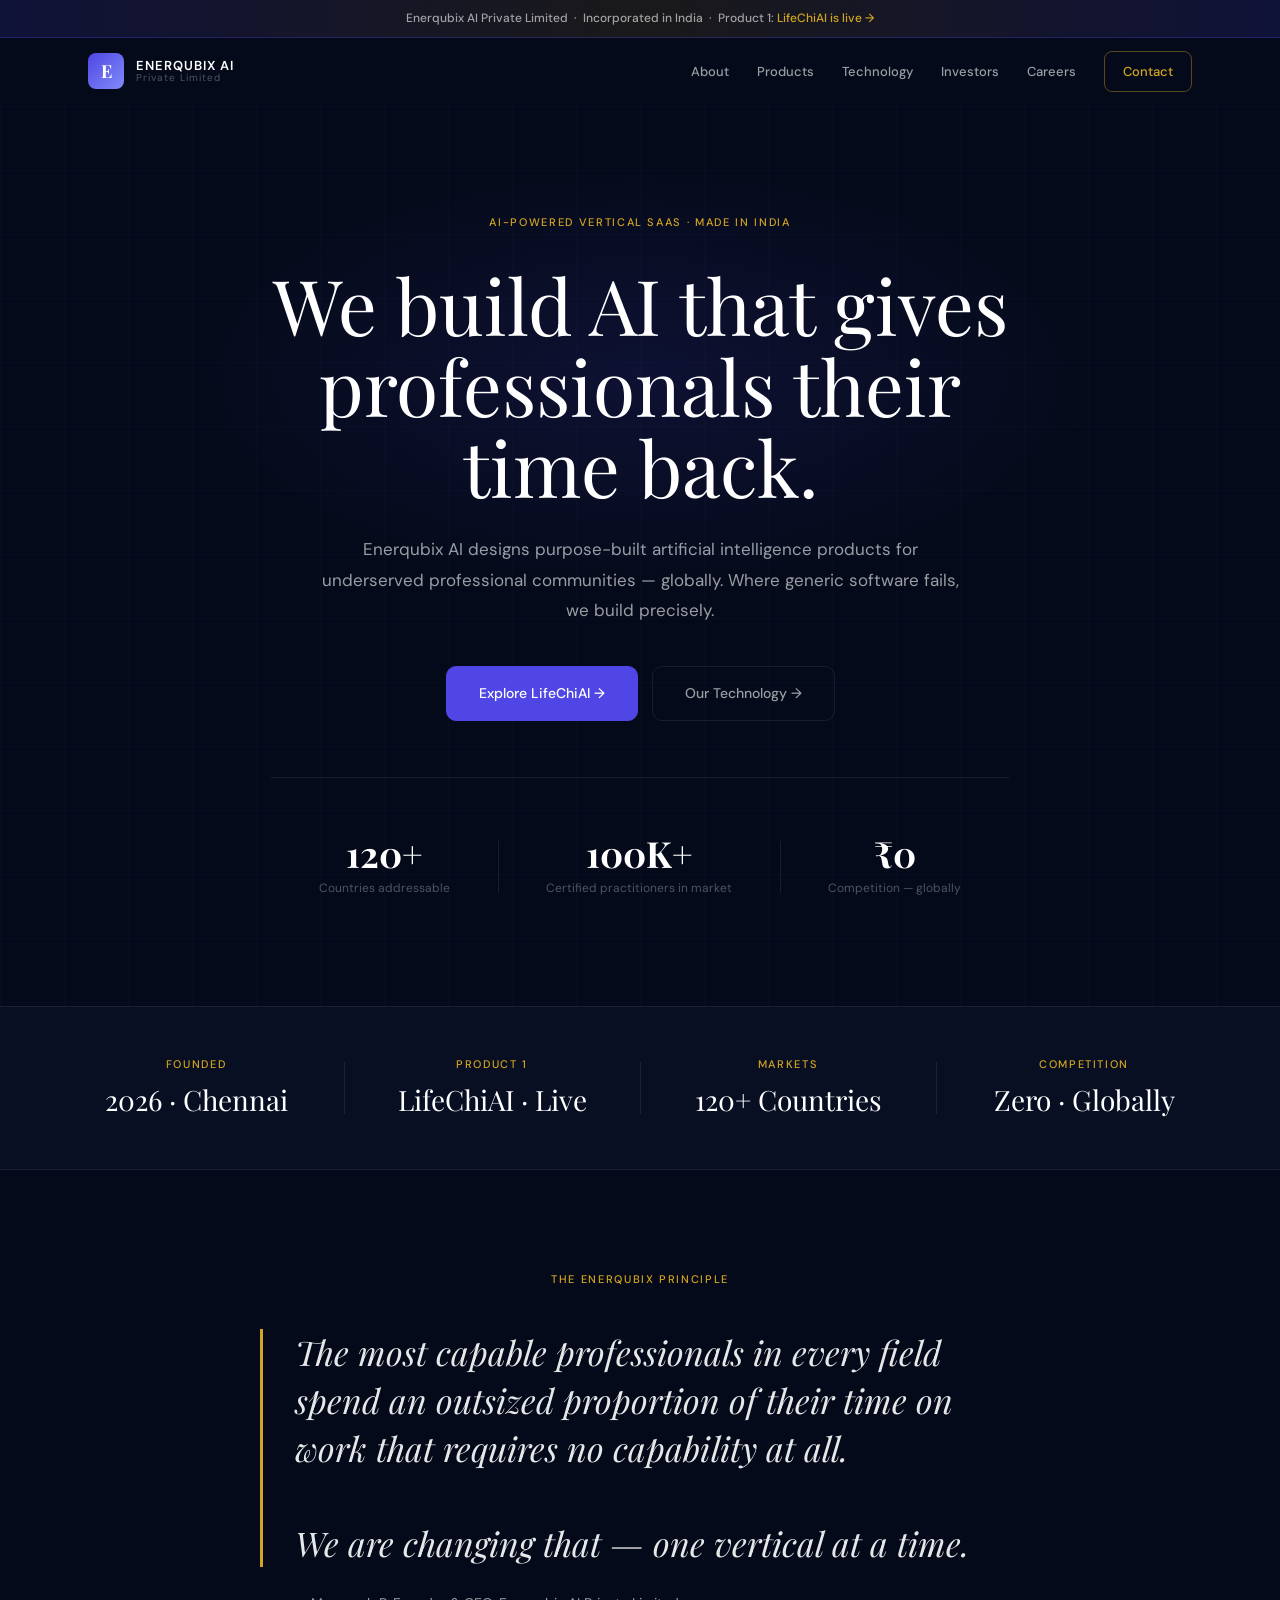
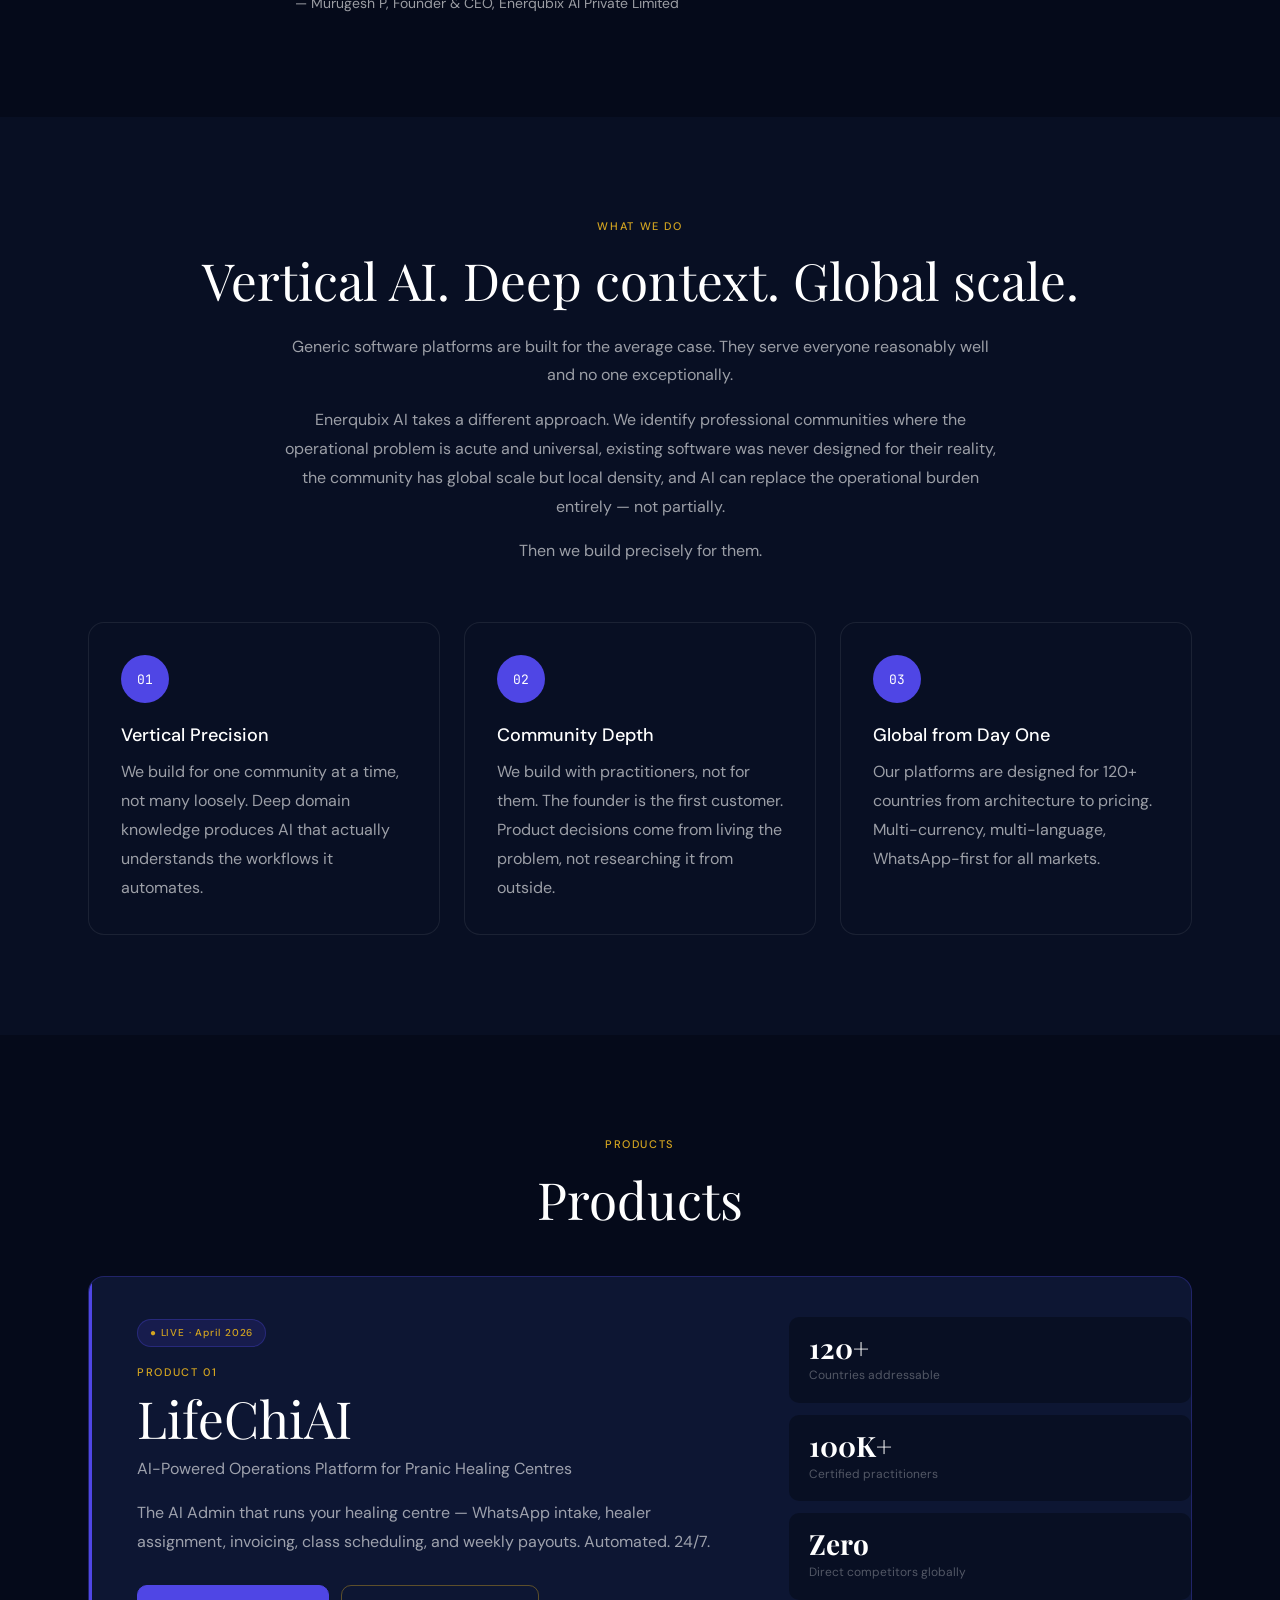
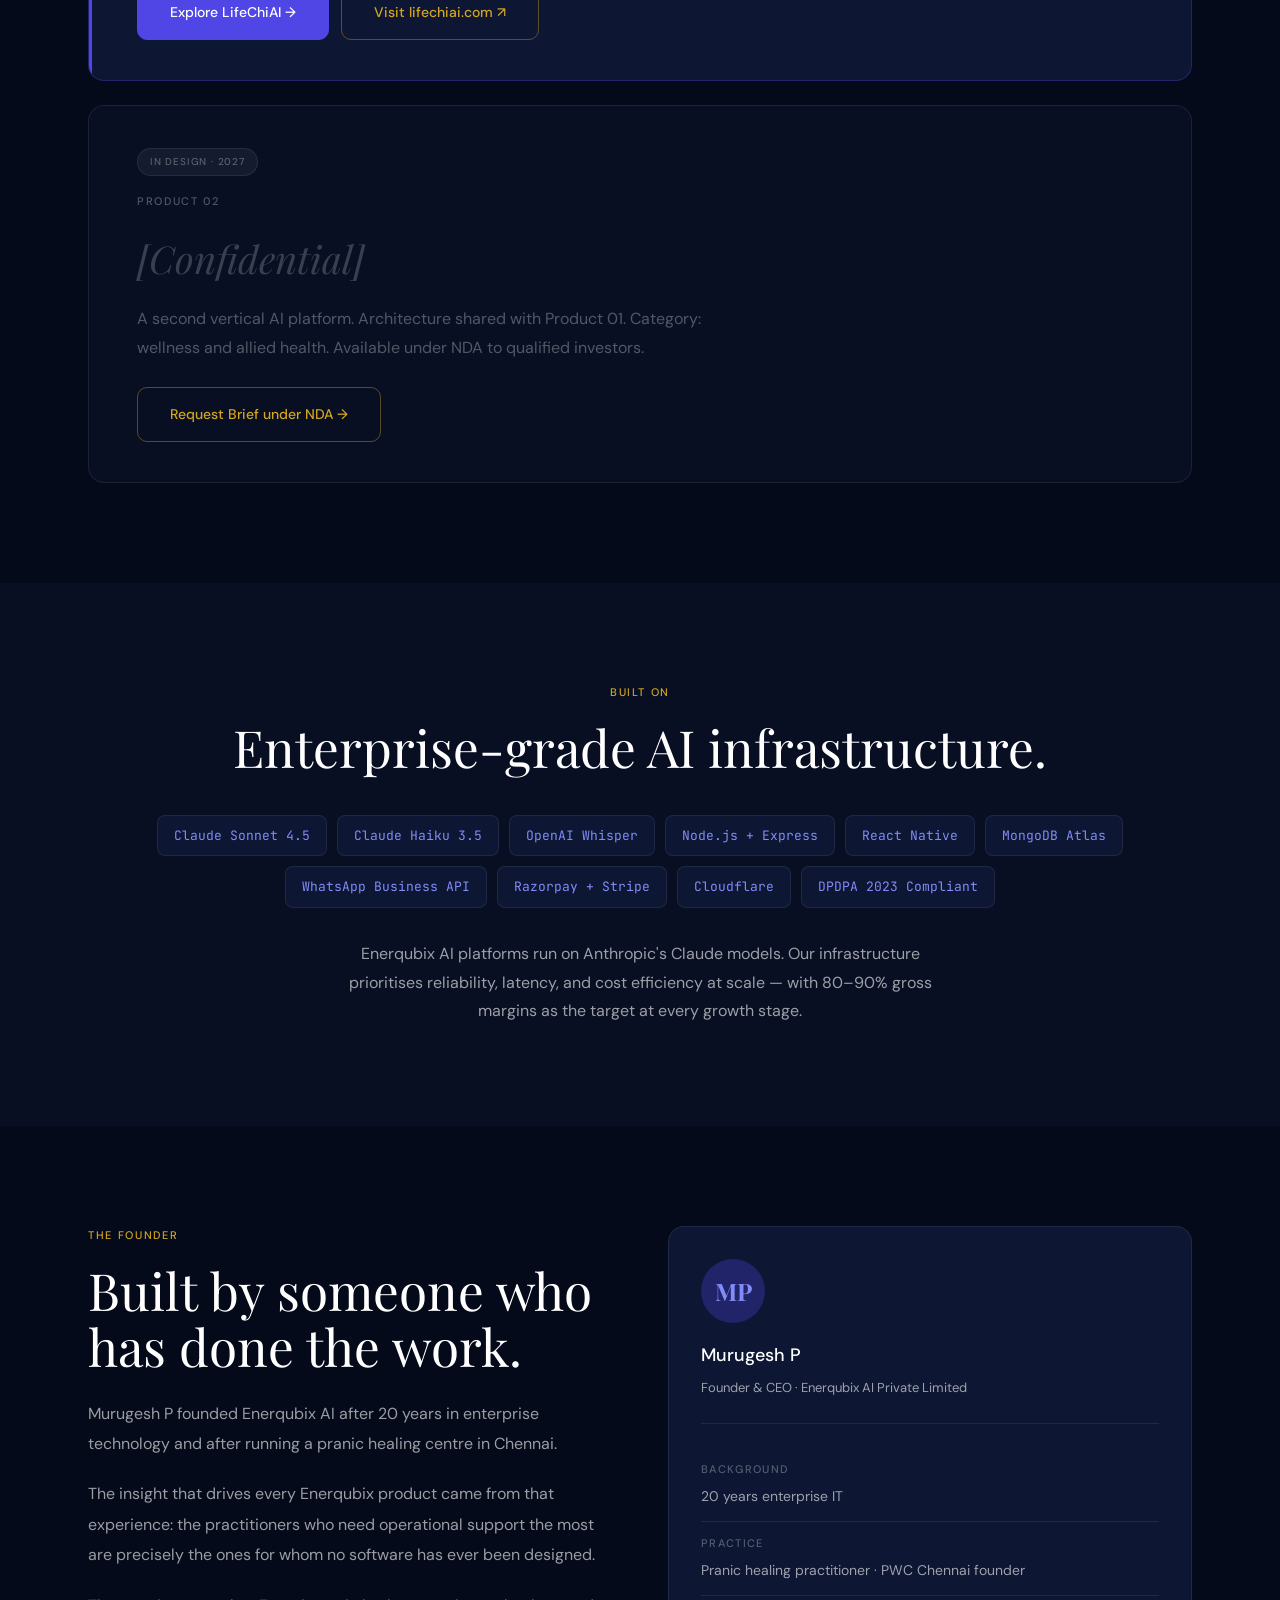
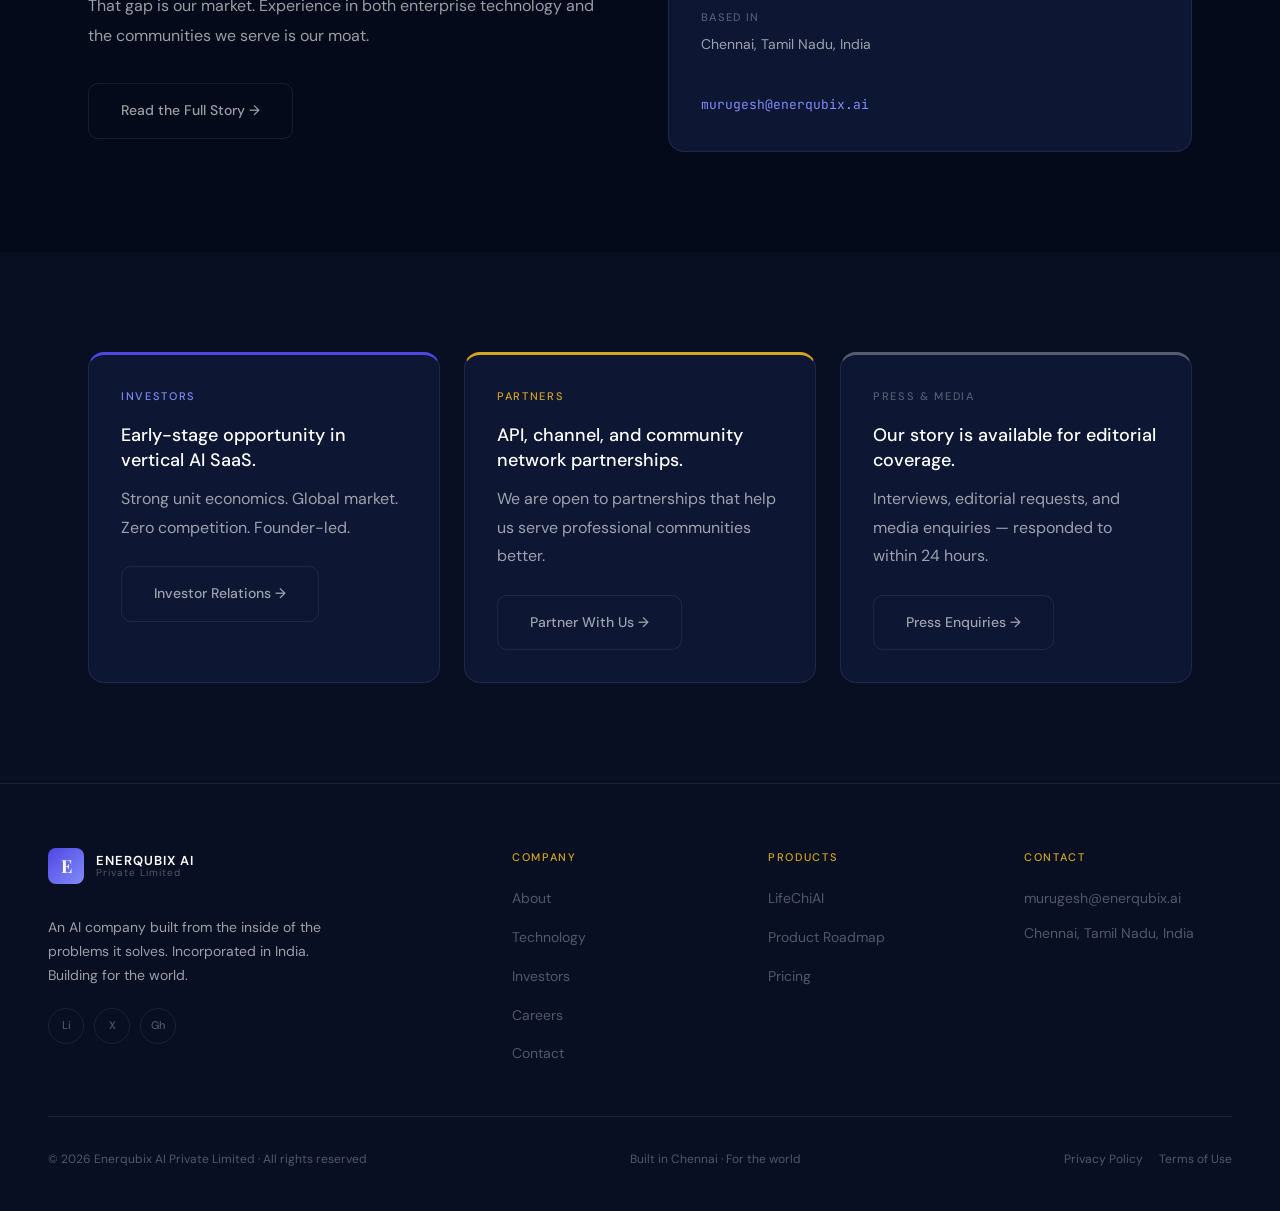
==== commit 6cb183cf: "content: remove previous employer names from founder intro Removed TCS, Cognizant, Squareshift from " ====
--- a/index.html
+++ b/index.html
@@ -545,8 +545,8 @@
           <span class="eyebrow">The Founder</span>
           <h2 style="margin-bottom:24px;">Built by someone who has done the work.</h2>
           <p style="margin-bottom:20px;line-height:1.9;">
-            Murugesh P founded Enerqubix AI after 20 years in enterprise technology — TCS,
-            Cognizant, Squareshift — and after running a pranic healing centre in Chennai.
+            Murugesh P founded Enerqubix AI after 20 years in enterprise technology
+            and after running a pranic healing centre in Chennai.
           </p>
           <p style="margin-bottom:20px;line-height:1.9;">
             The insight that drives every Enerqubix product came from that experience: the
@@ -570,7 +570,7 @@
           <hr class="divider" style="margin:0 0 24px;">
           <div class="founder-detail">
             <span class="founder-detail-label">Background</span>
-            <span class="founder-detail-value">20 years enterprise IT · TCS · Cognizant · Squareshift</span>
+            <span class="founder-detail-value">20 years enterprise IT</span>
           </div>
           <div class="founder-detail">
             <span class="founder-detail-label">Practice</span>
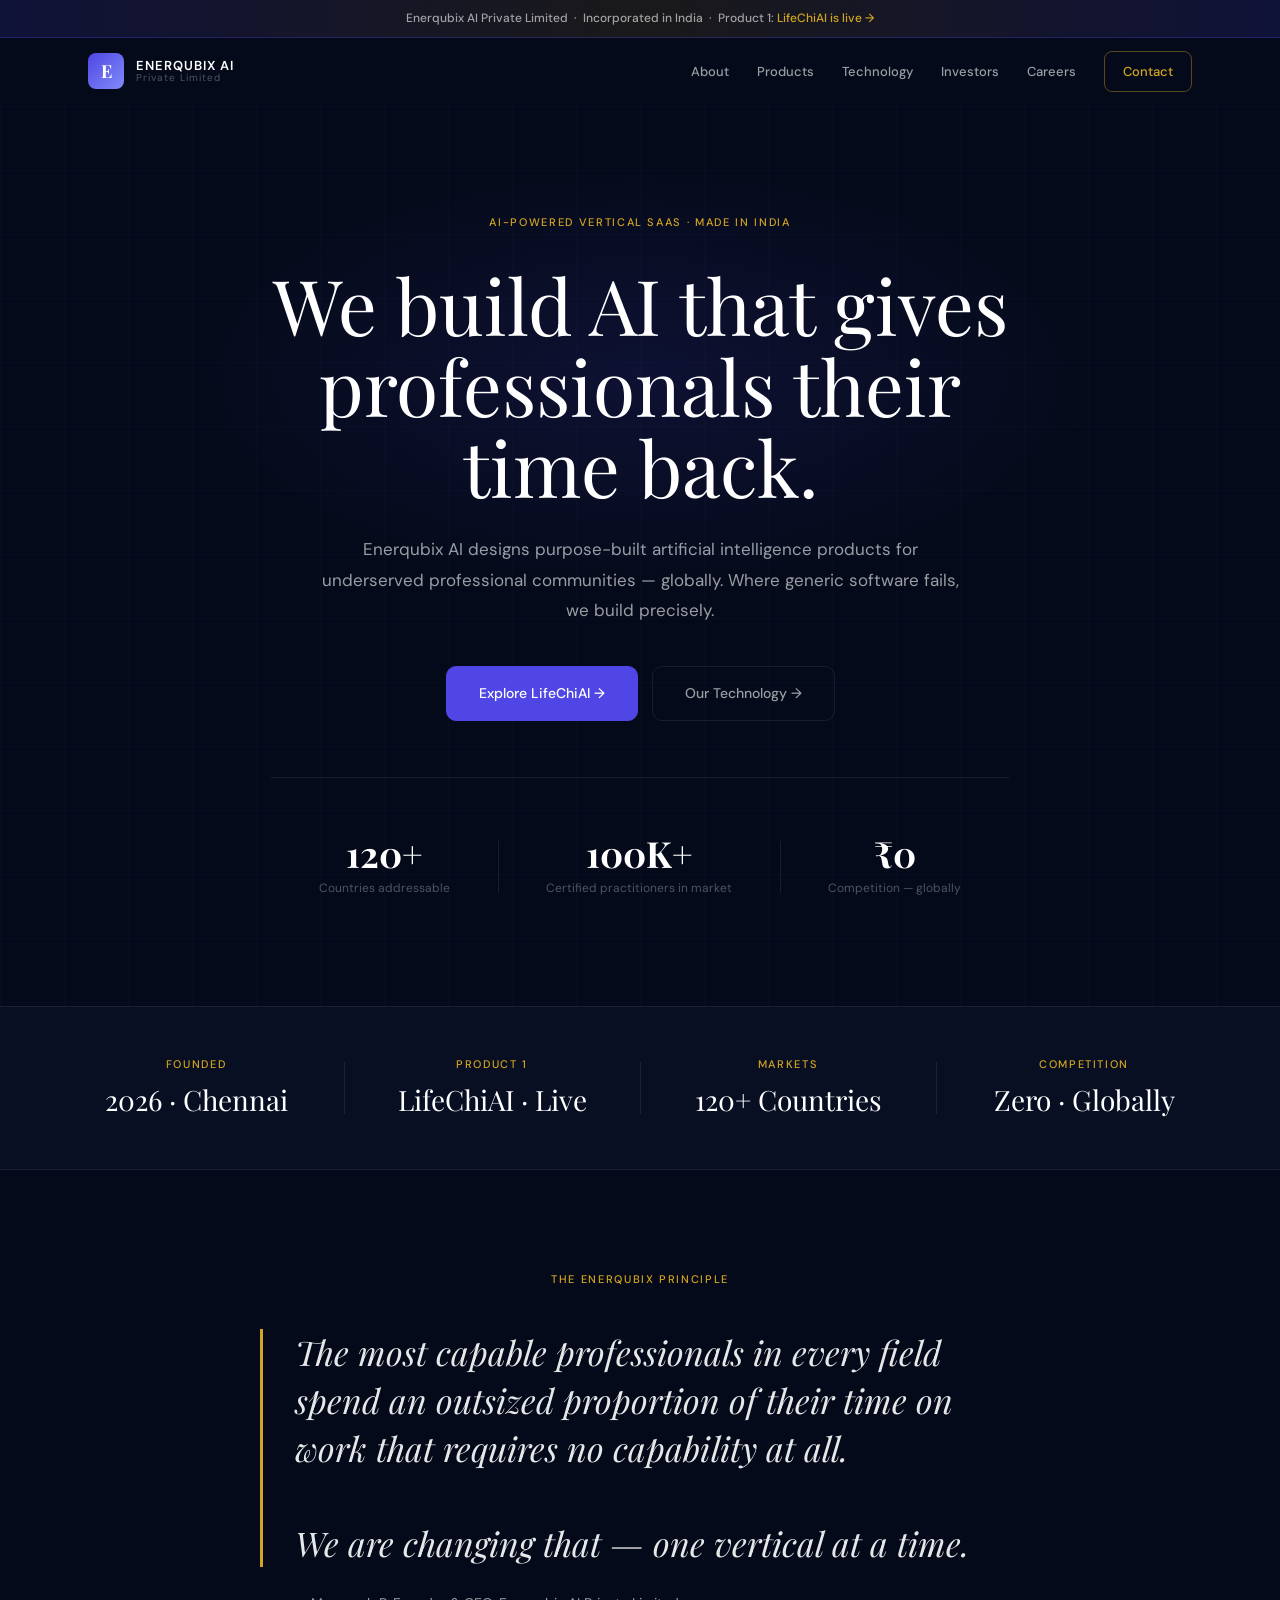
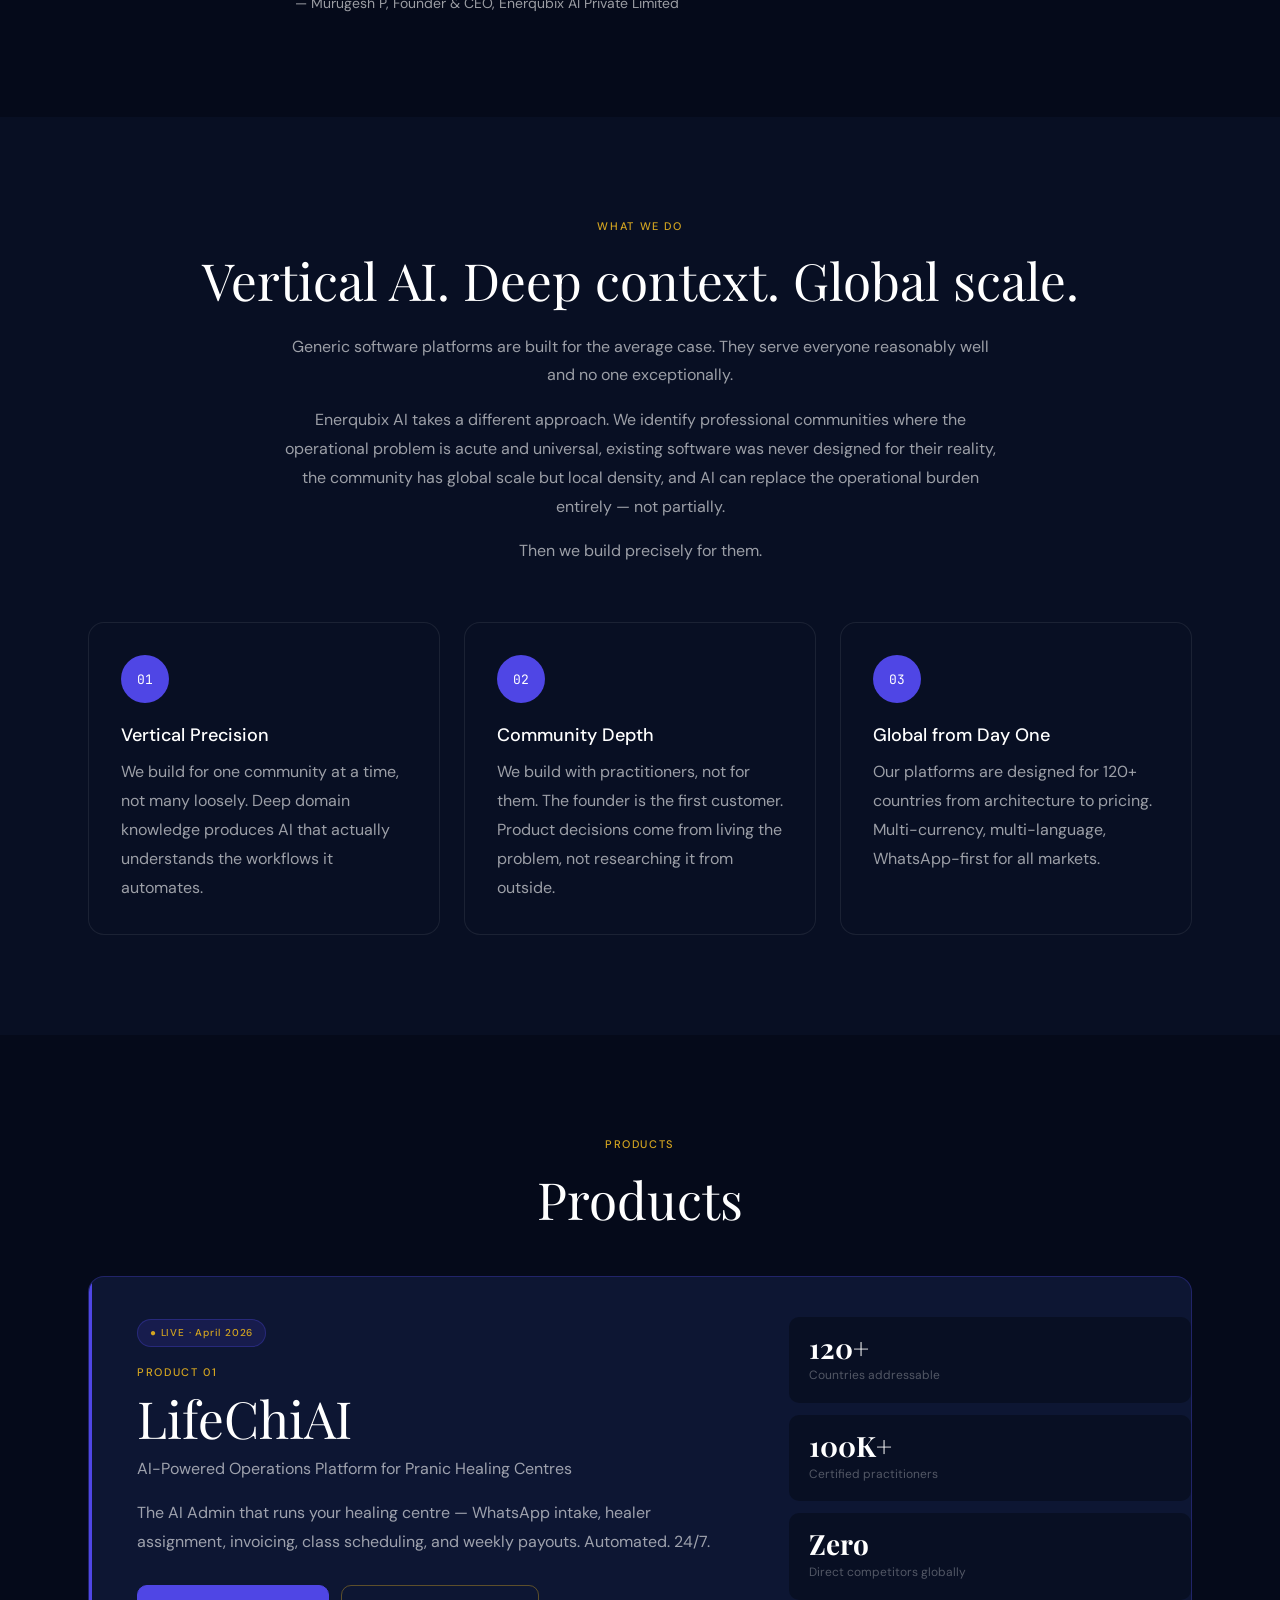
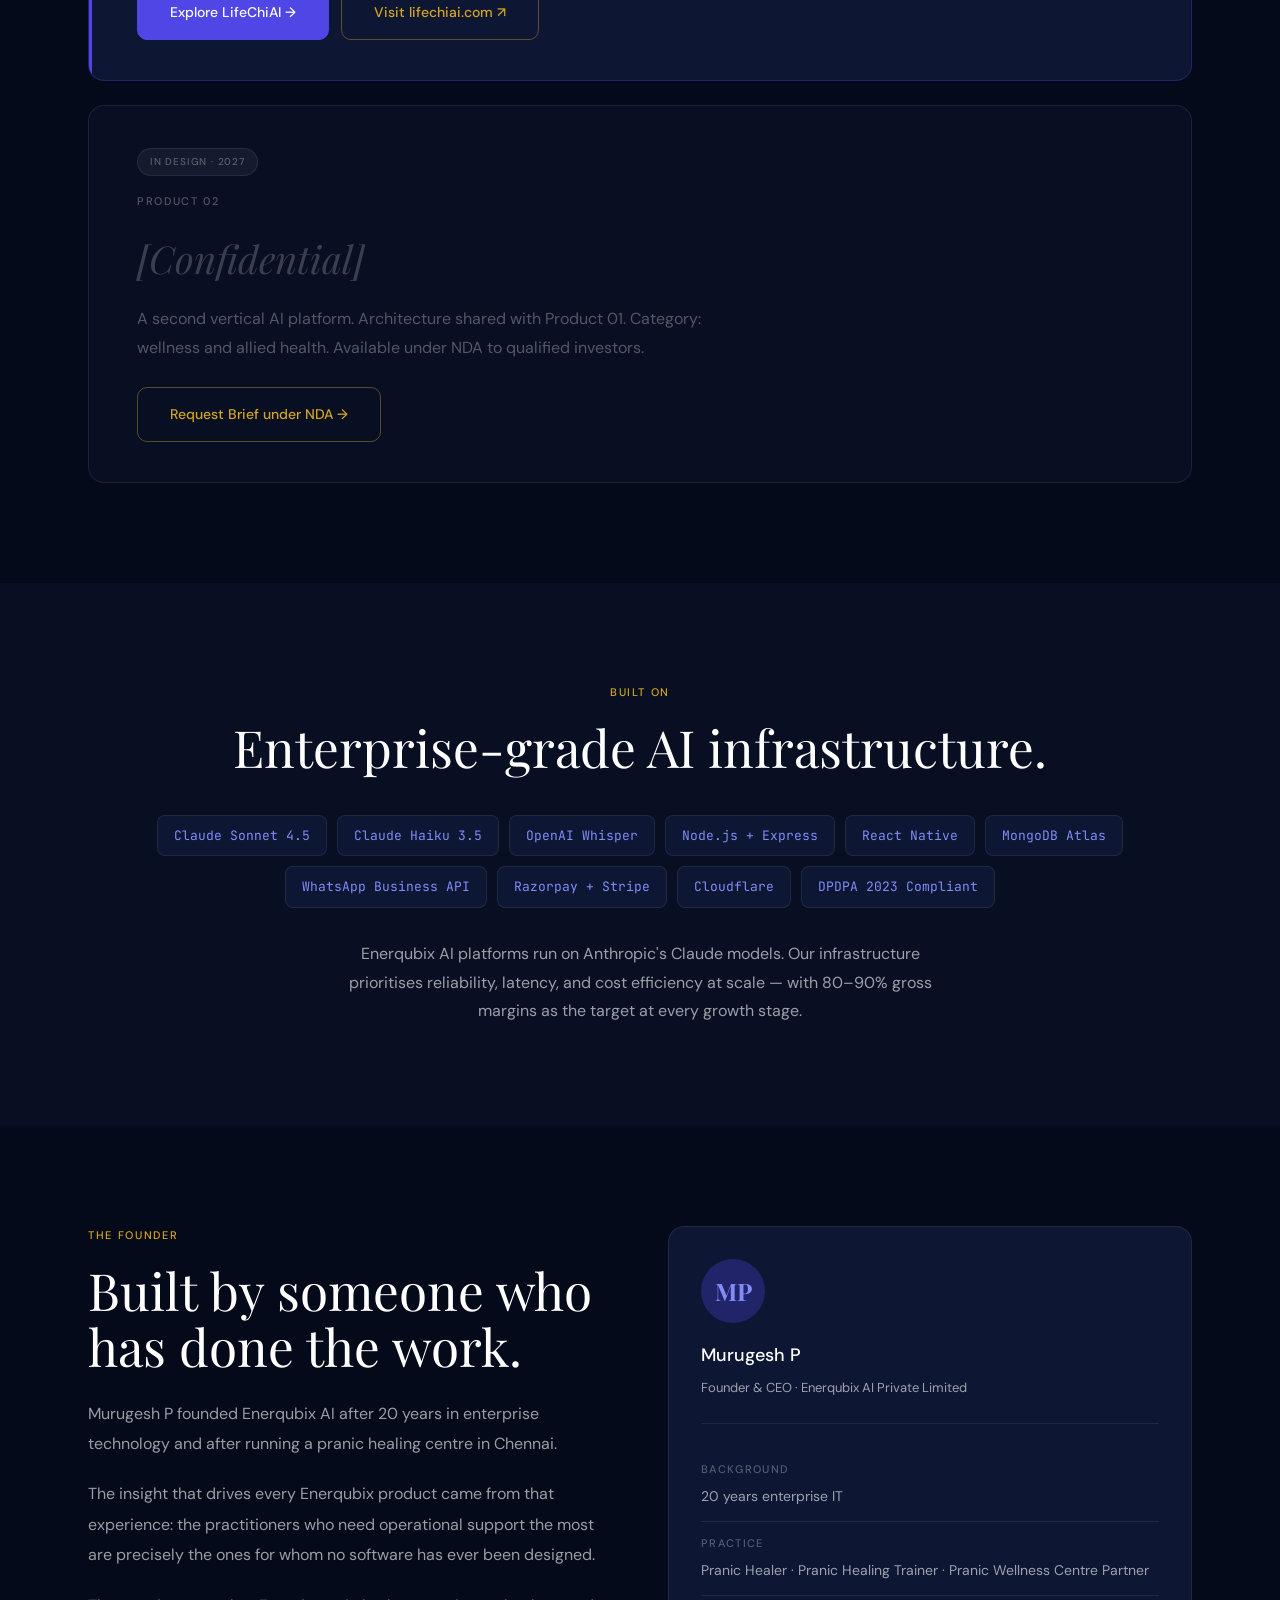
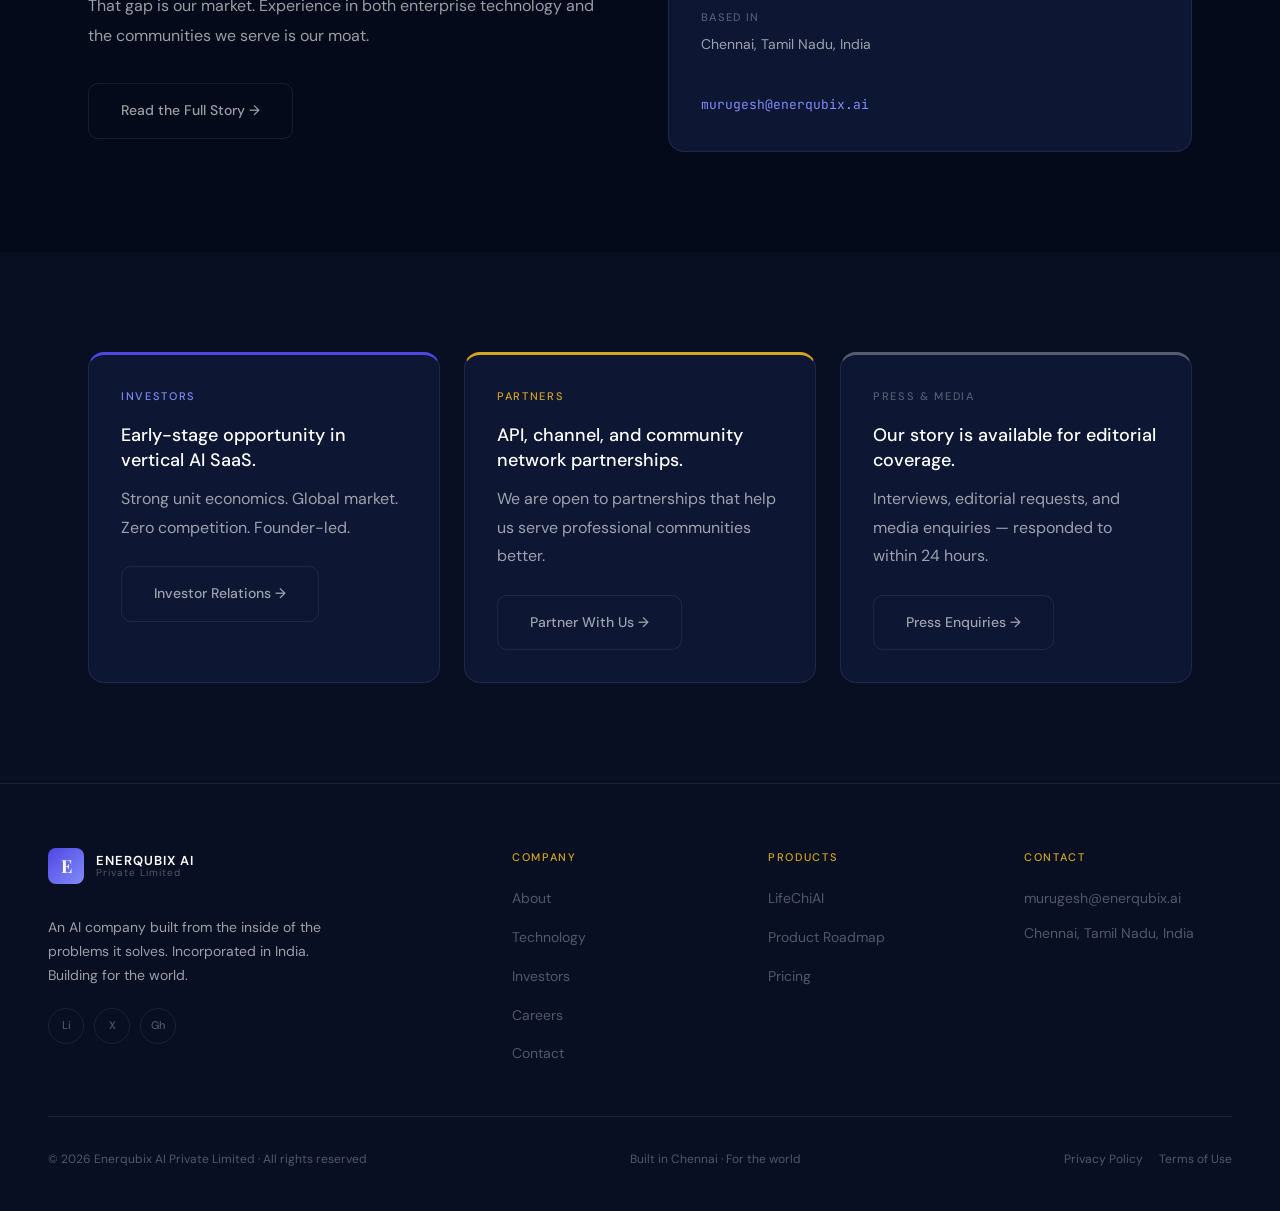
==== commit e48ccd9e: "content: update founder Practice field in homepage card Co-Authored-By: Claude Sonnet 4.6 <noreply@a" ====
--- a/index.html
+++ b/index.html
@@ -574,7 +574,7 @@
           </div>
           <div class="founder-detail">
             <span class="founder-detail-label">Practice</span>
-            <span class="founder-detail-value">Pranic healing practitioner · PWC Chennai founder</span>
+            <span class="founder-detail-value">Pranic Healer · Pranic Healing Trainer · Pranic Wellness Centre Partner</span>
           </div>
           <div class="founder-detail">
             <span class="founder-detail-label">Based in</span>
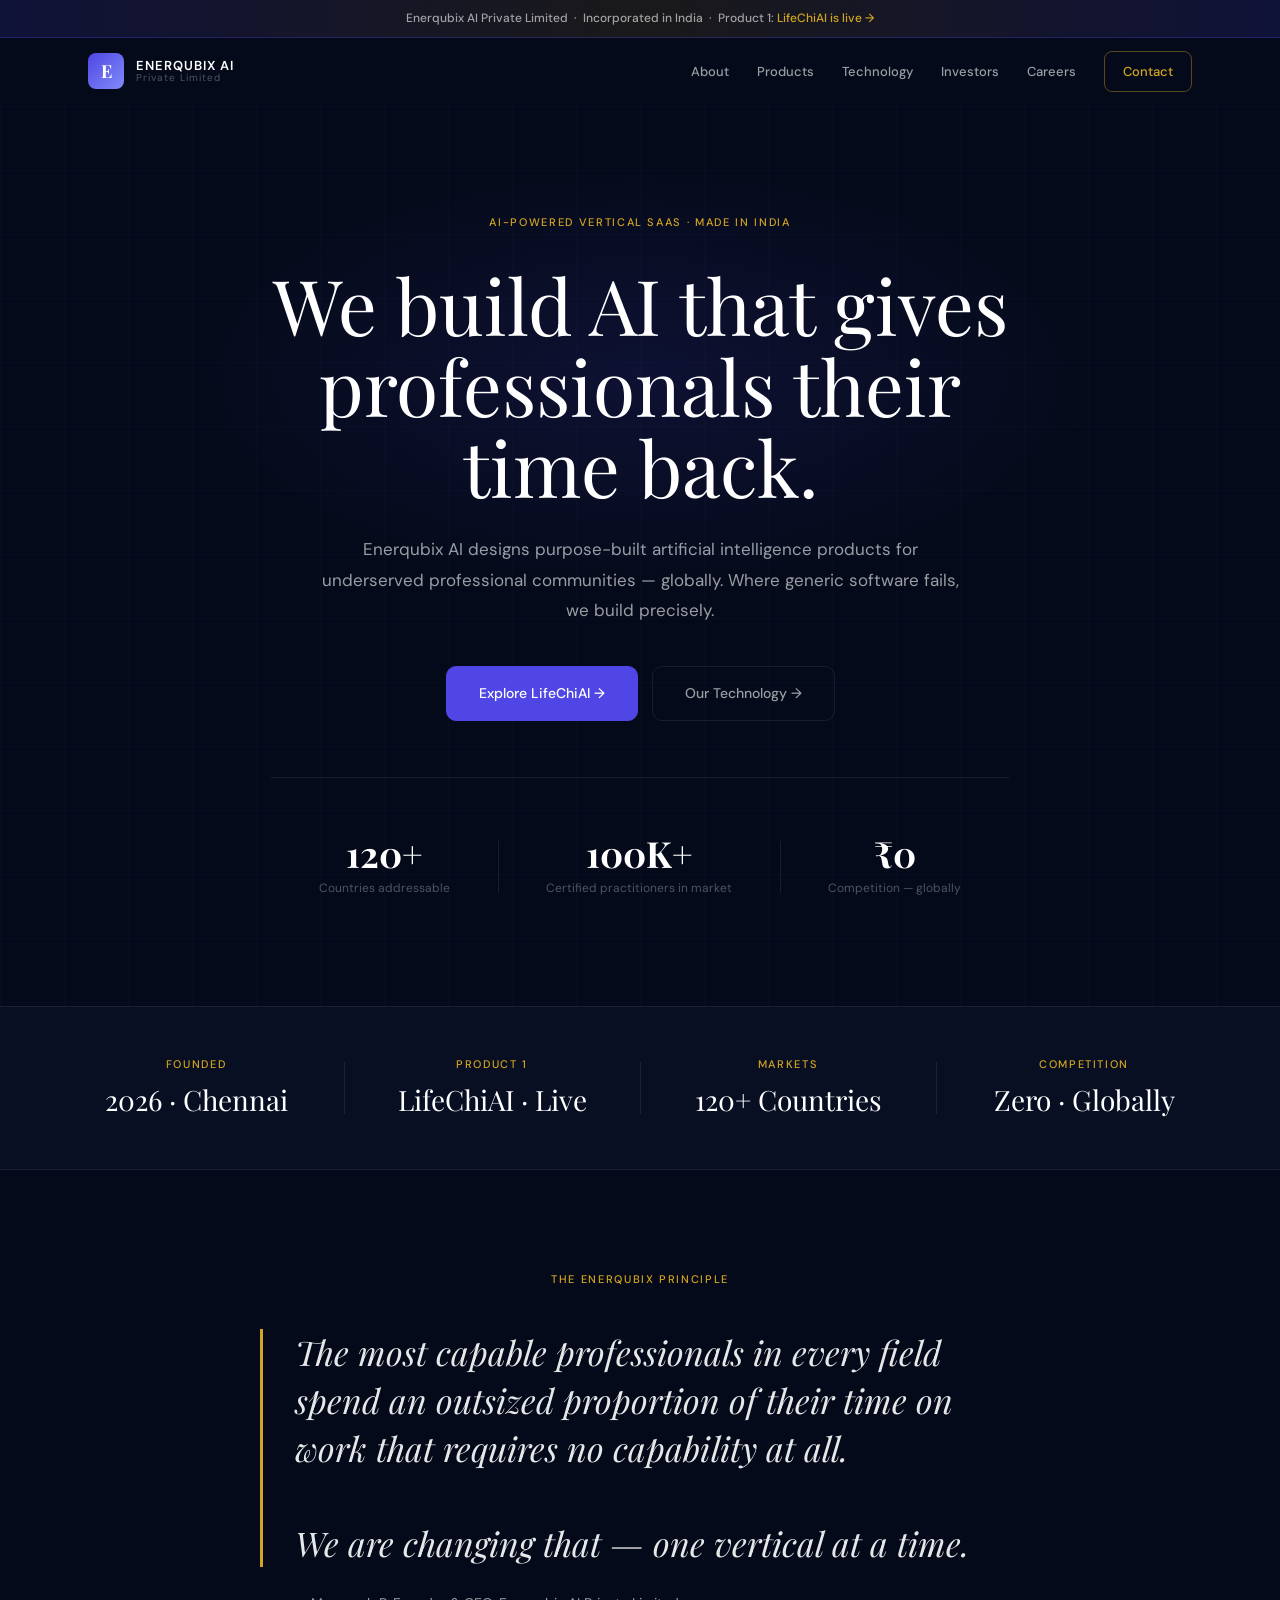
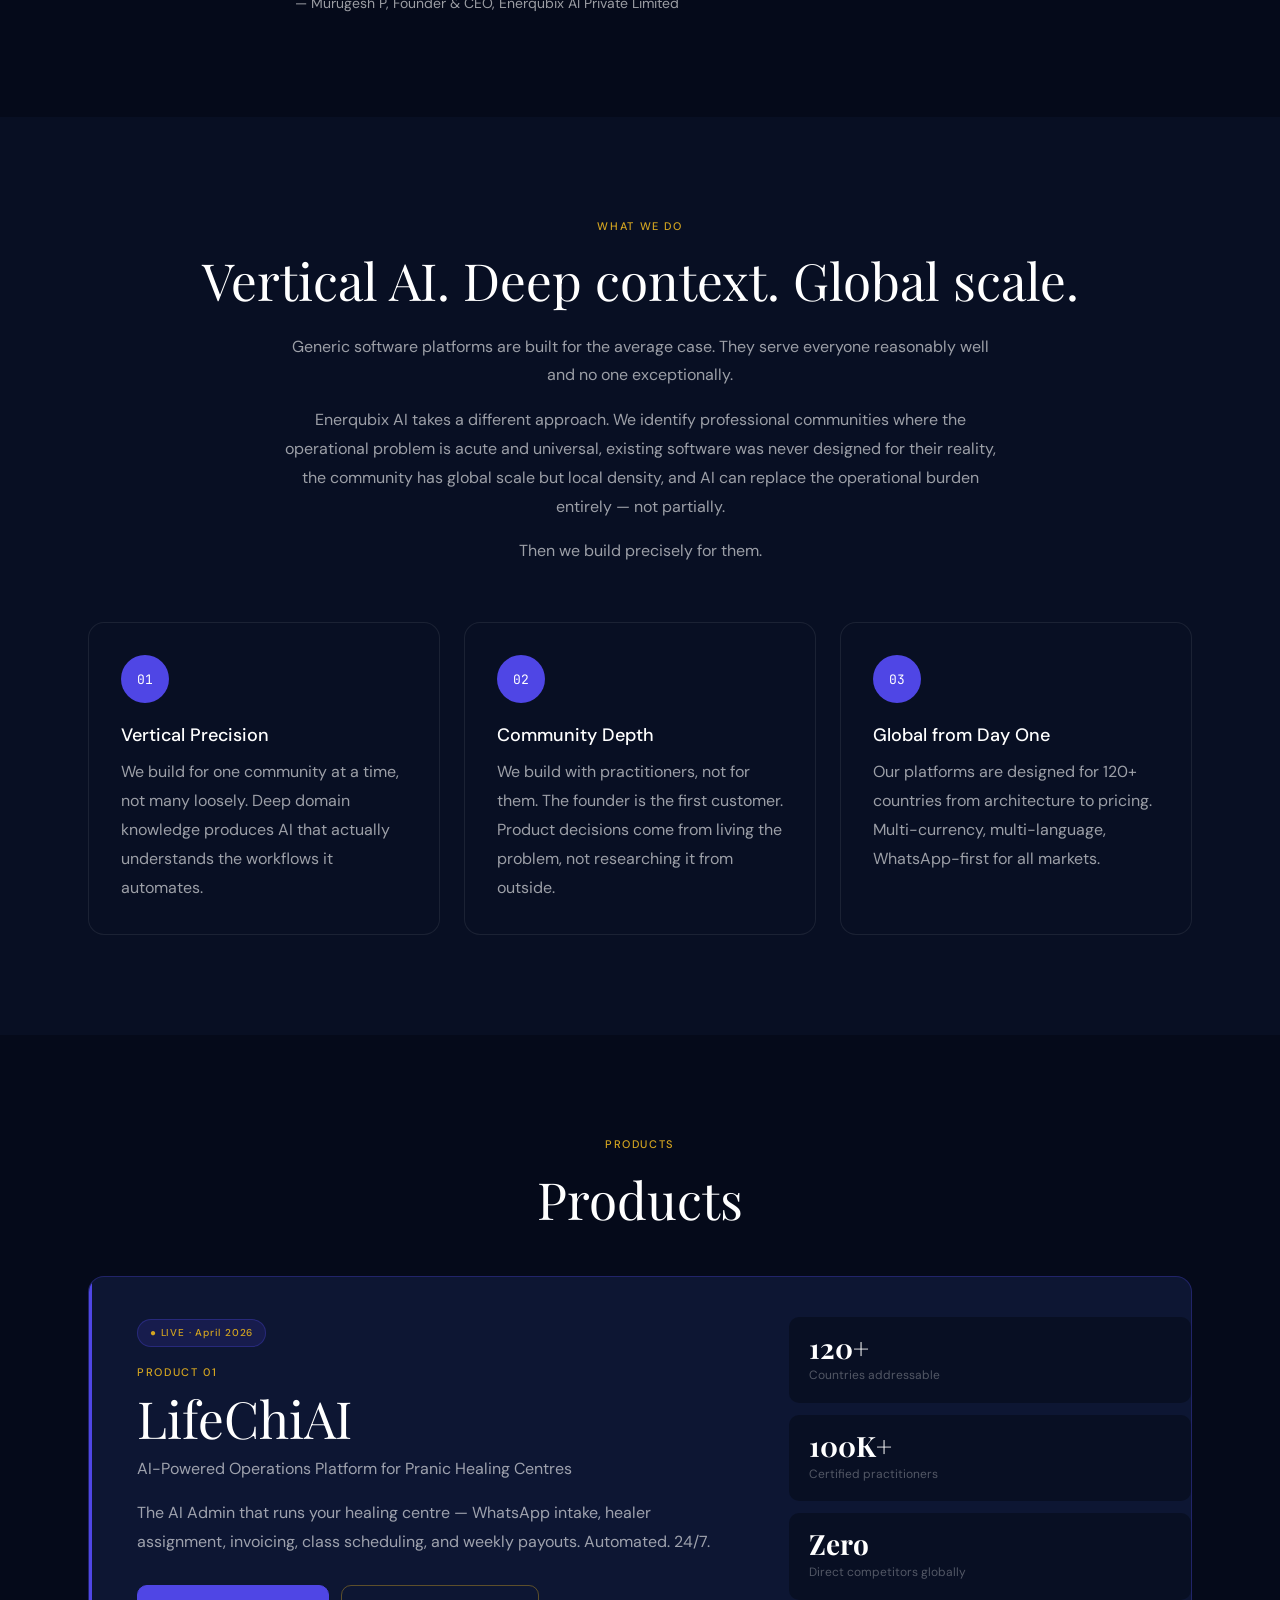
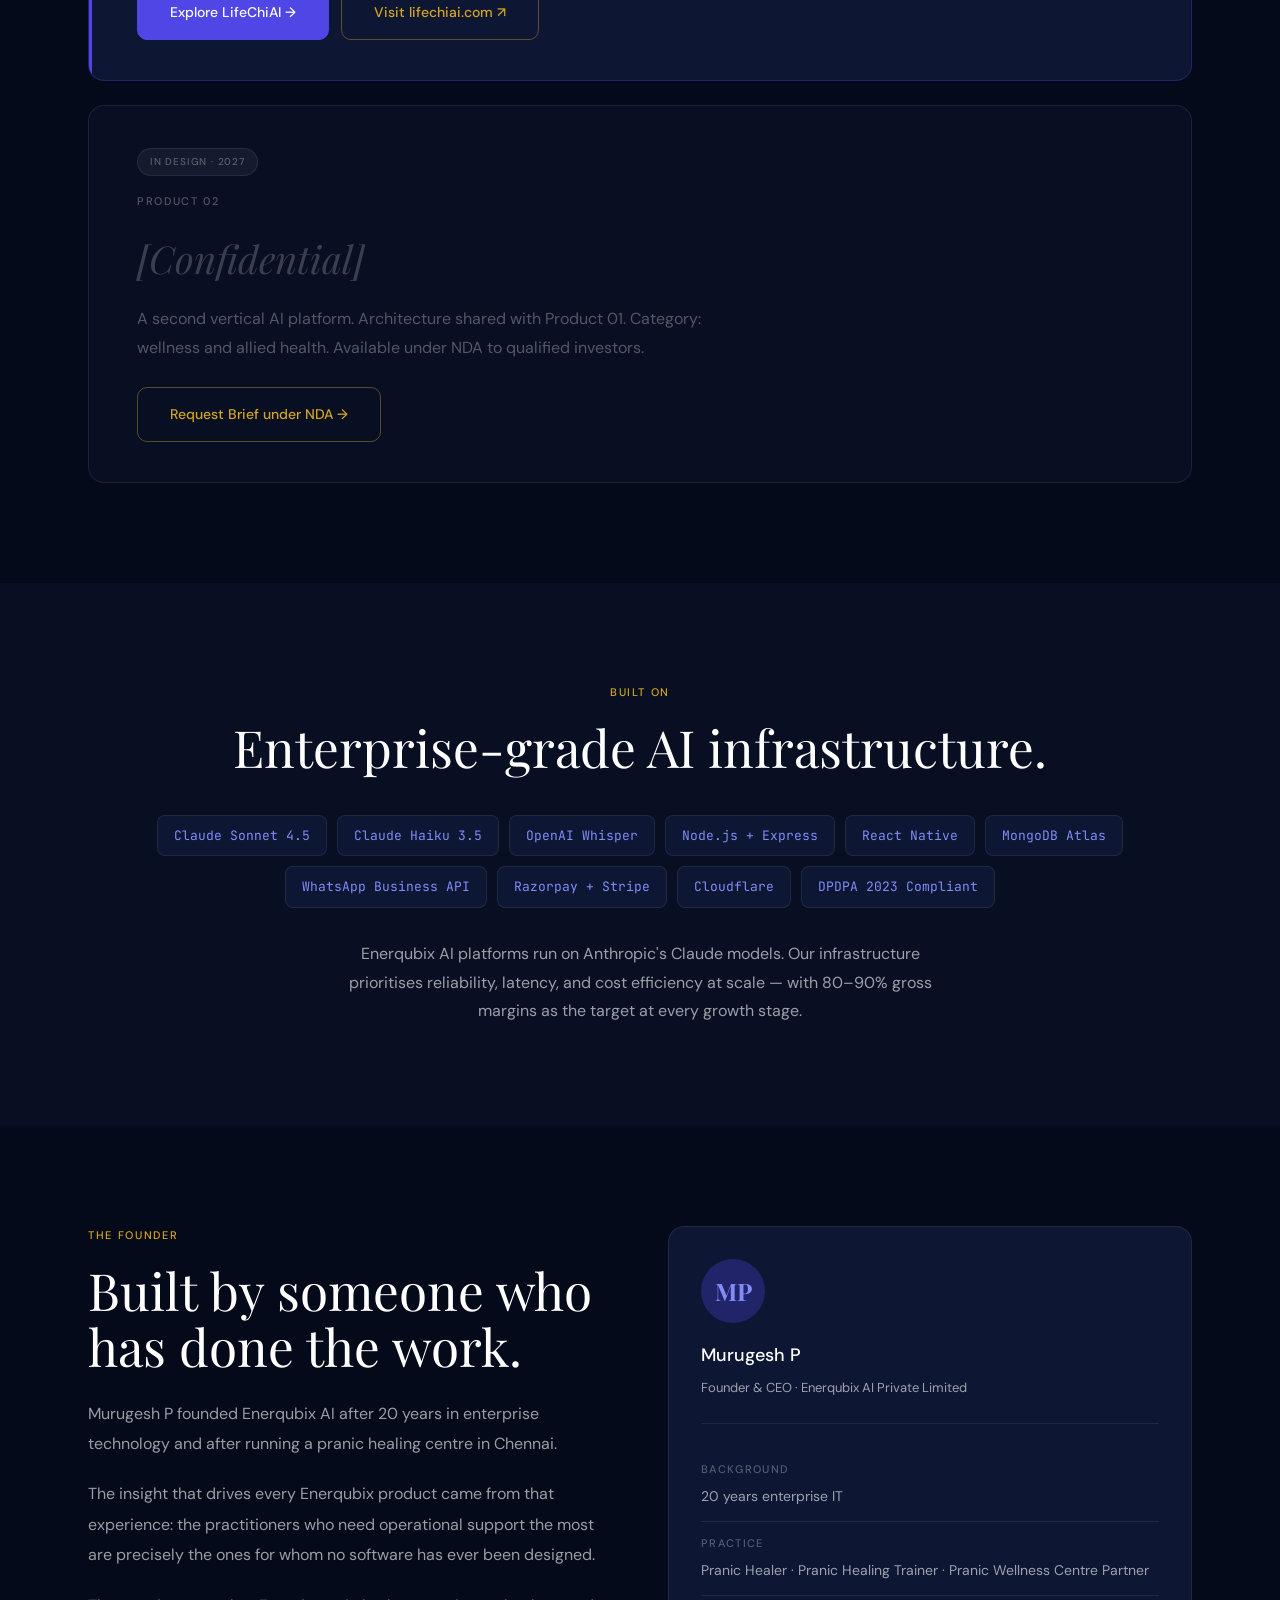
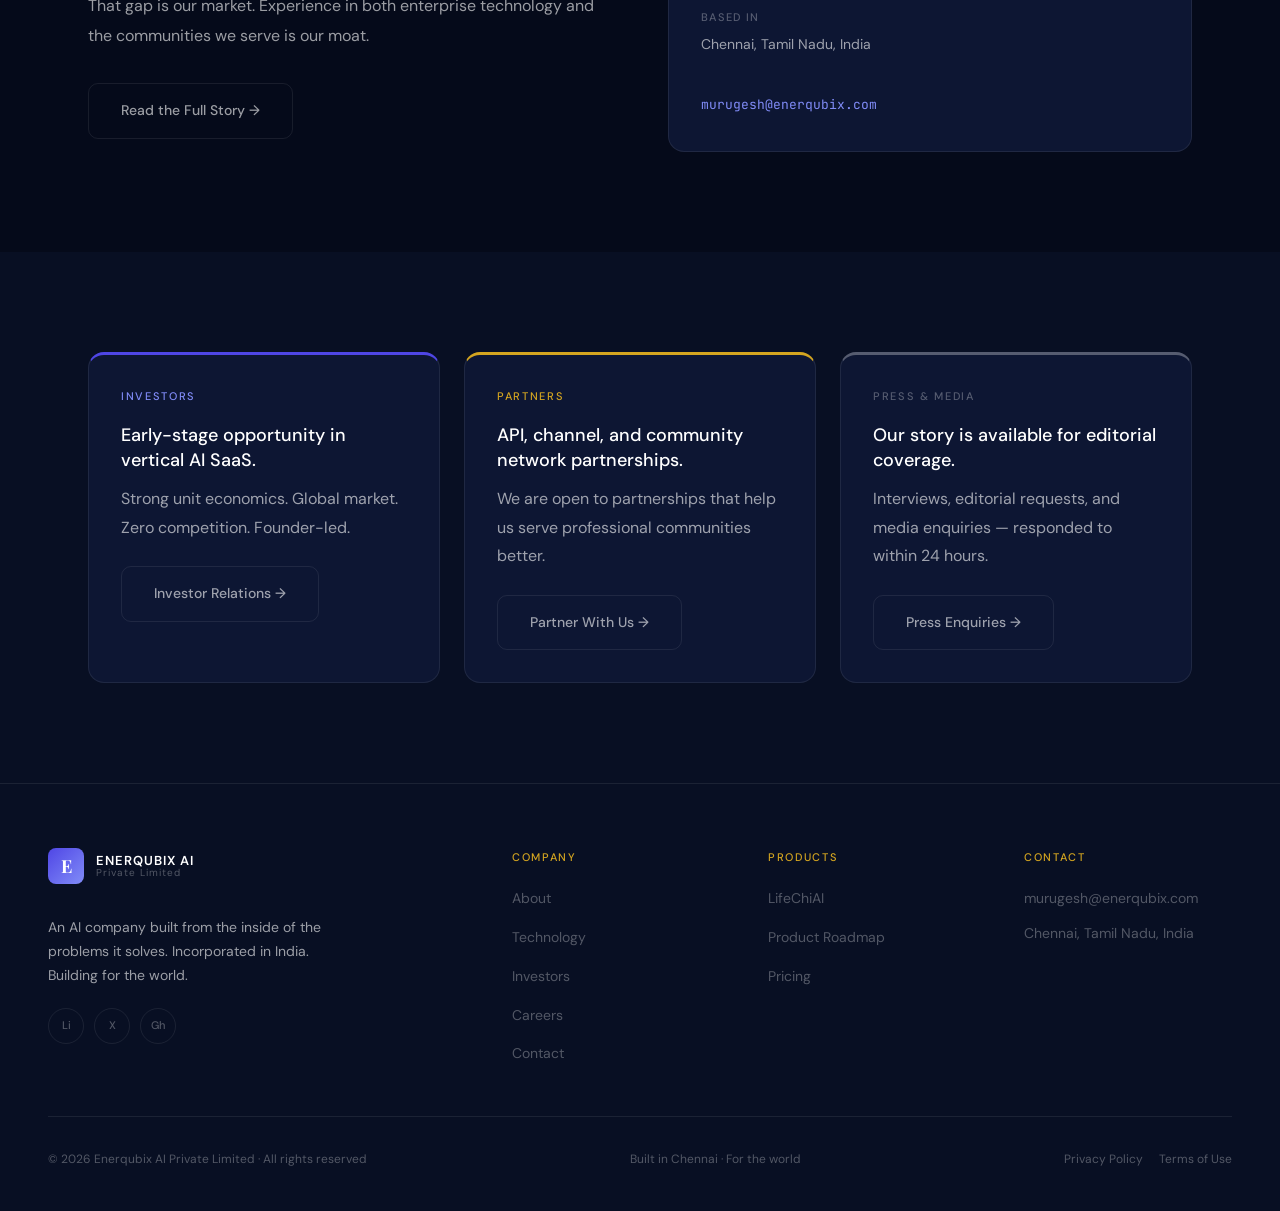
==== commit b155bea5: "content: update email from enerqubix.ai to enerqubix.com" ====
--- a/index.html
+++ b/index.html
@@ -580,7 +580,7 @@
             <span class="founder-detail-label">Based in</span>
             <span class="founder-detail-value">Chennai, Tamil Nadu, India</span>
           </div>
-          <a href="mailto:murugesh@enerqubix.ai" class="founder-email-link">murugesh@enerqubix.ai</a>
+          <a href="mailto:murugesh@enerqubix.com" class="founder-email-link">murugesh@enerqubix.com</a>
         </div>
       </div>
     </div>
@@ -659,7 +659,7 @@
         <div class="footer-col">
           <span class="footer-col-heading">Contact</span>
           <ul>
-            <li><a href="mailto:murugesh@enerqubix.ai">murugesh@enerqubix.ai</a></li>
+            <li><a href="mailto:murugesh@enerqubix.com">murugesh@enerqubix.com</a></li>
             <li><span class="footer-contact-item">Chennai, Tamil Nadu, India</span></li>
           </ul>
         </div>
